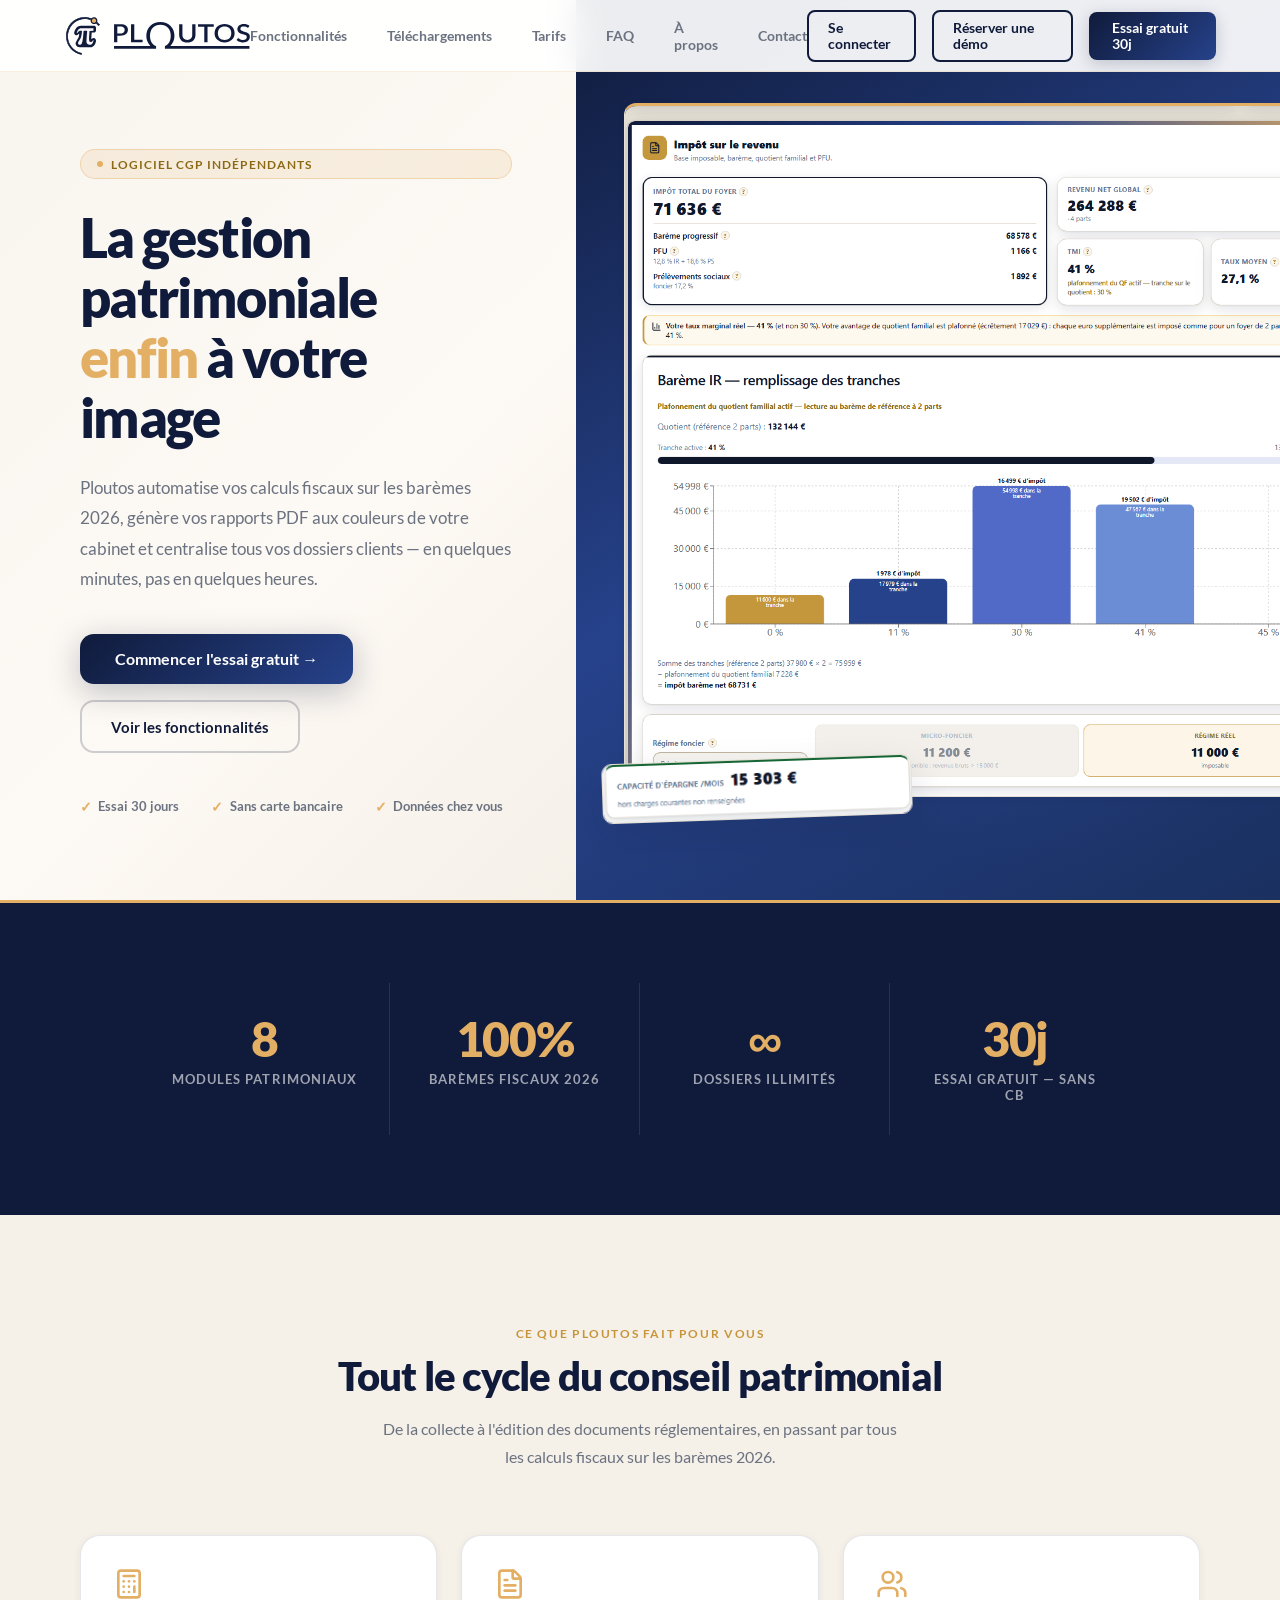
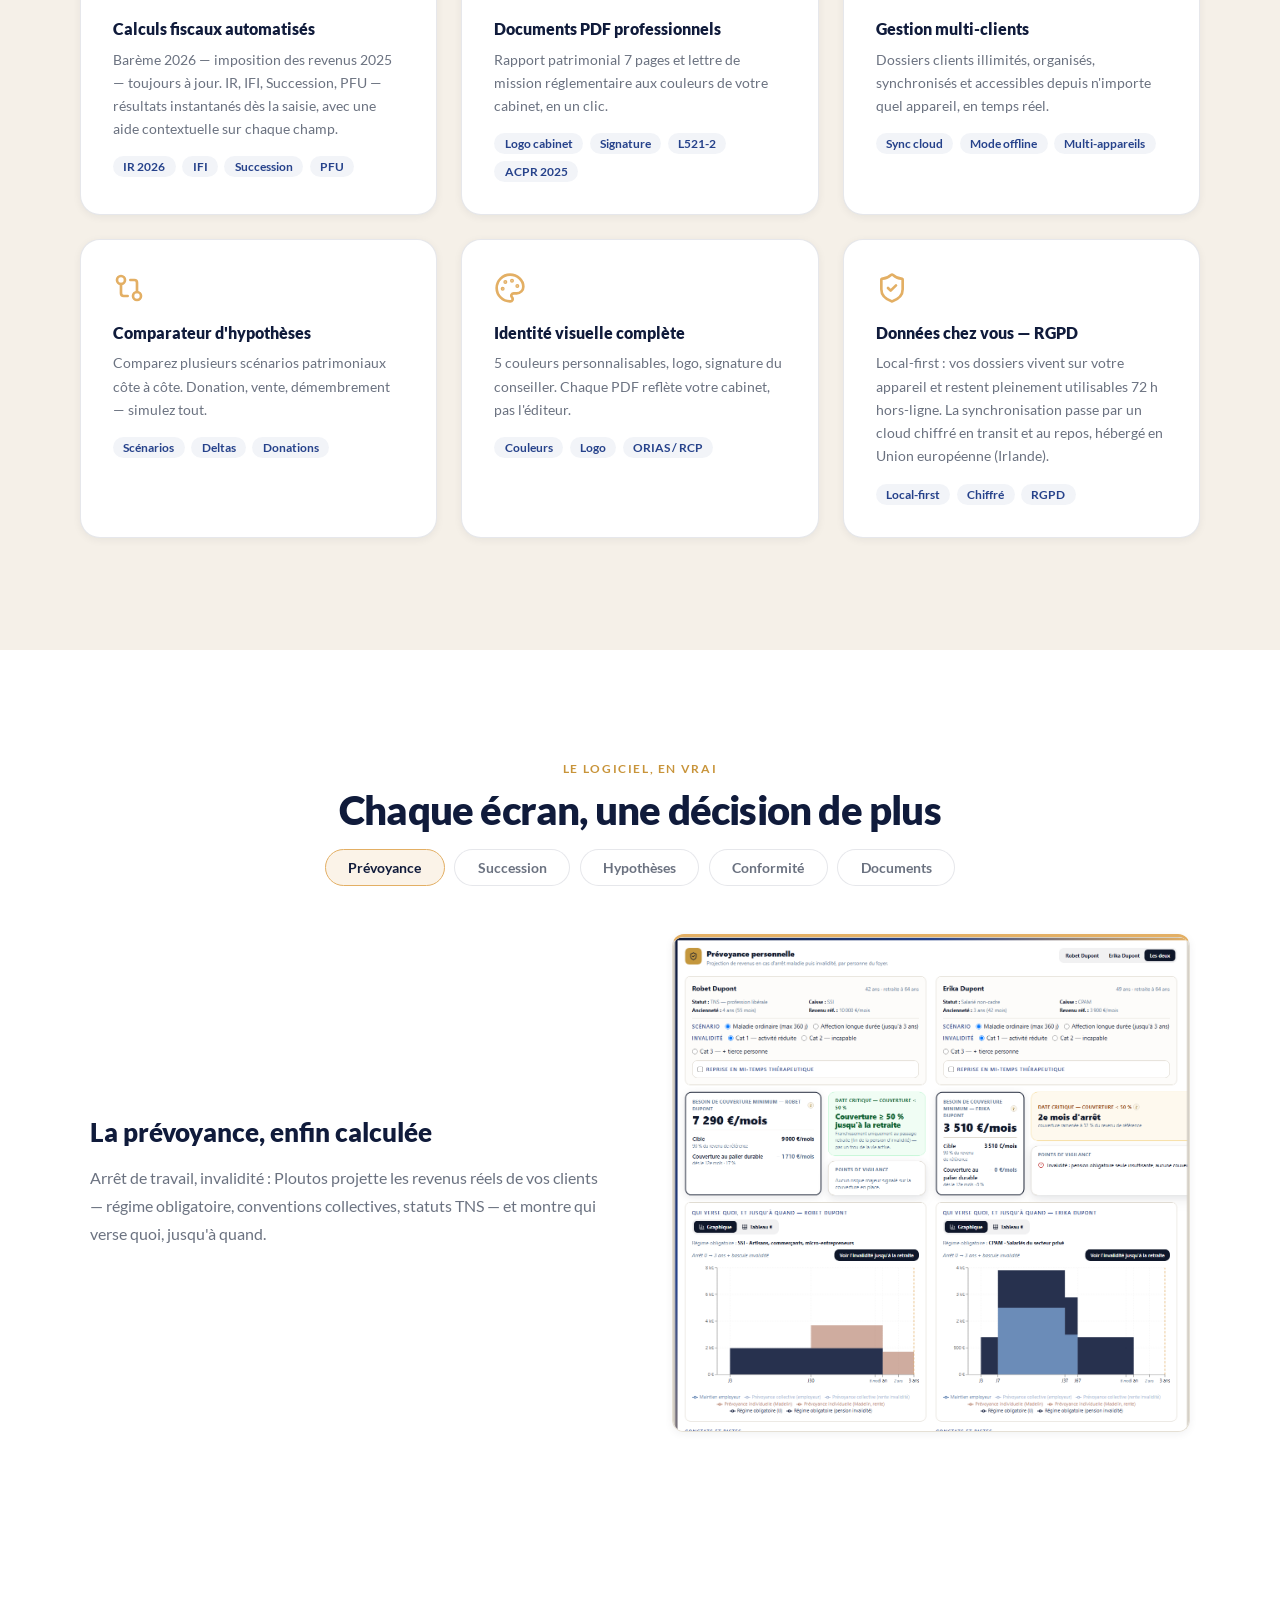
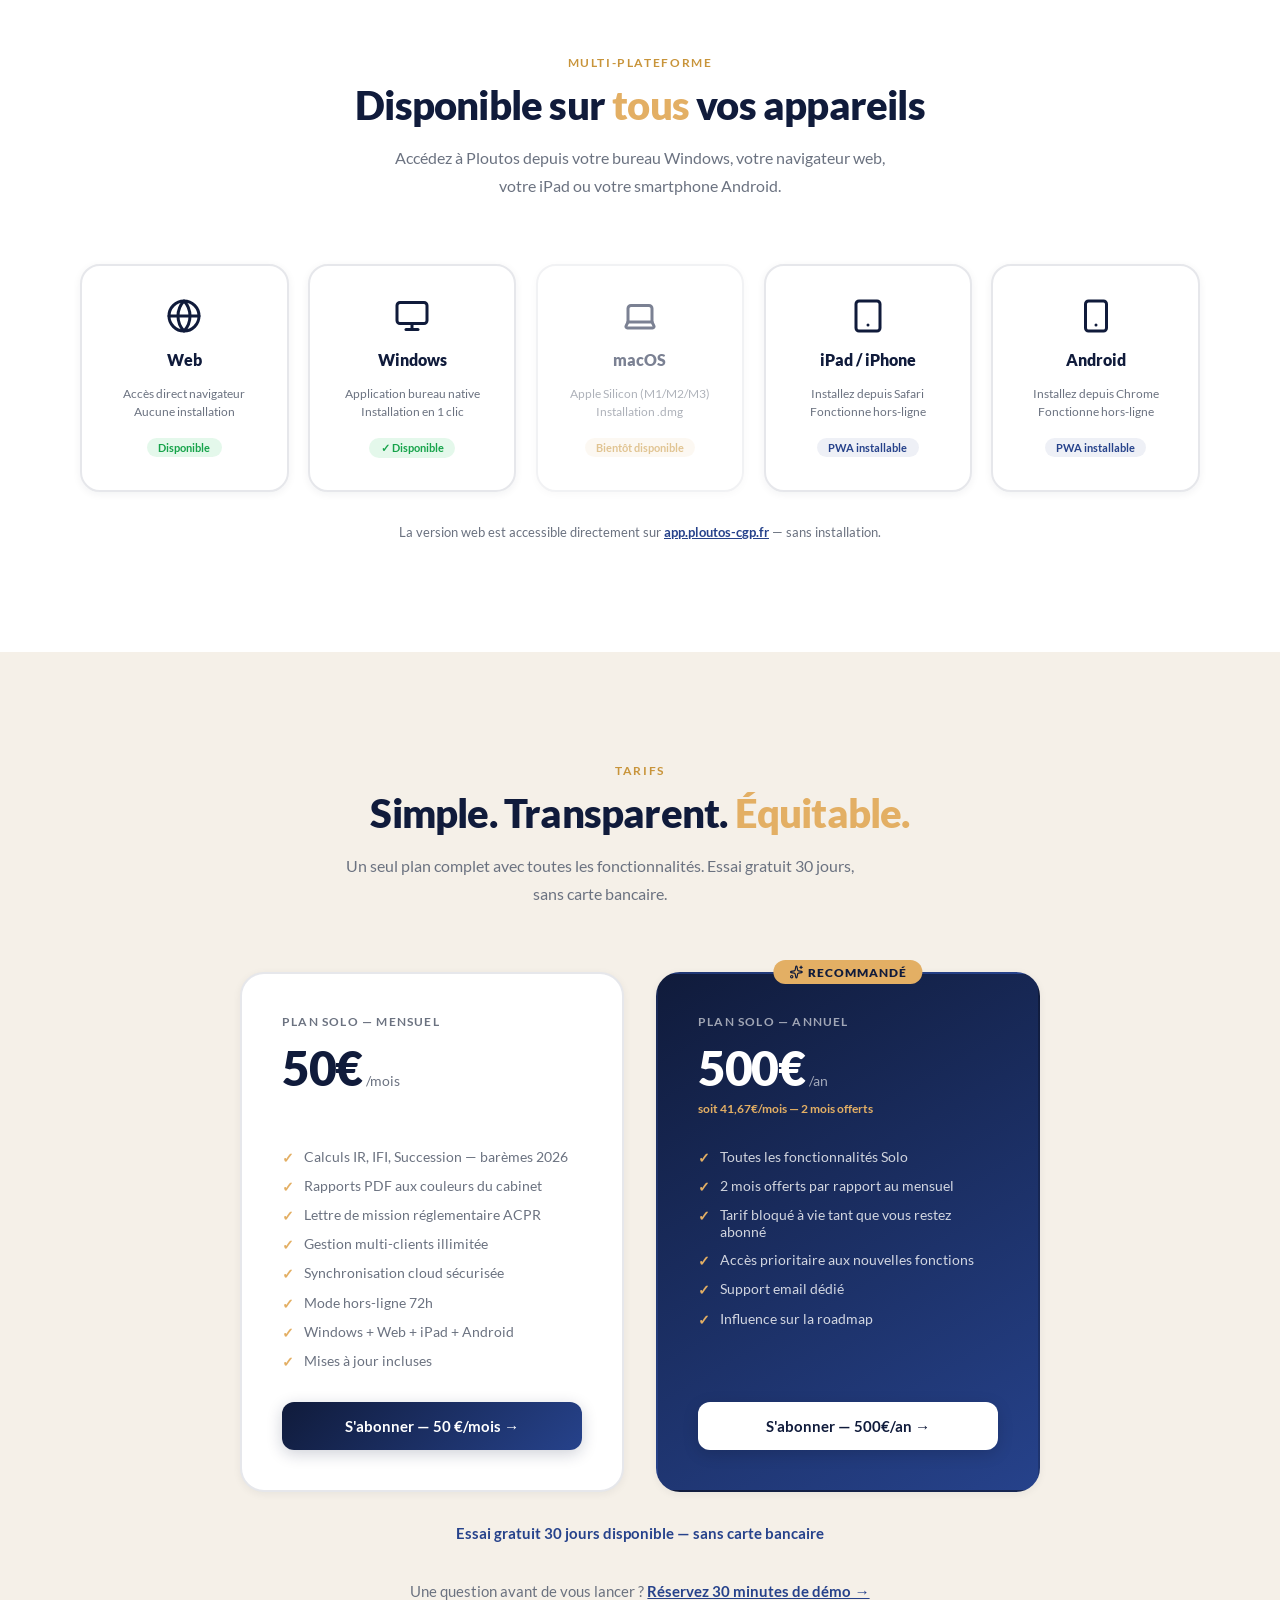
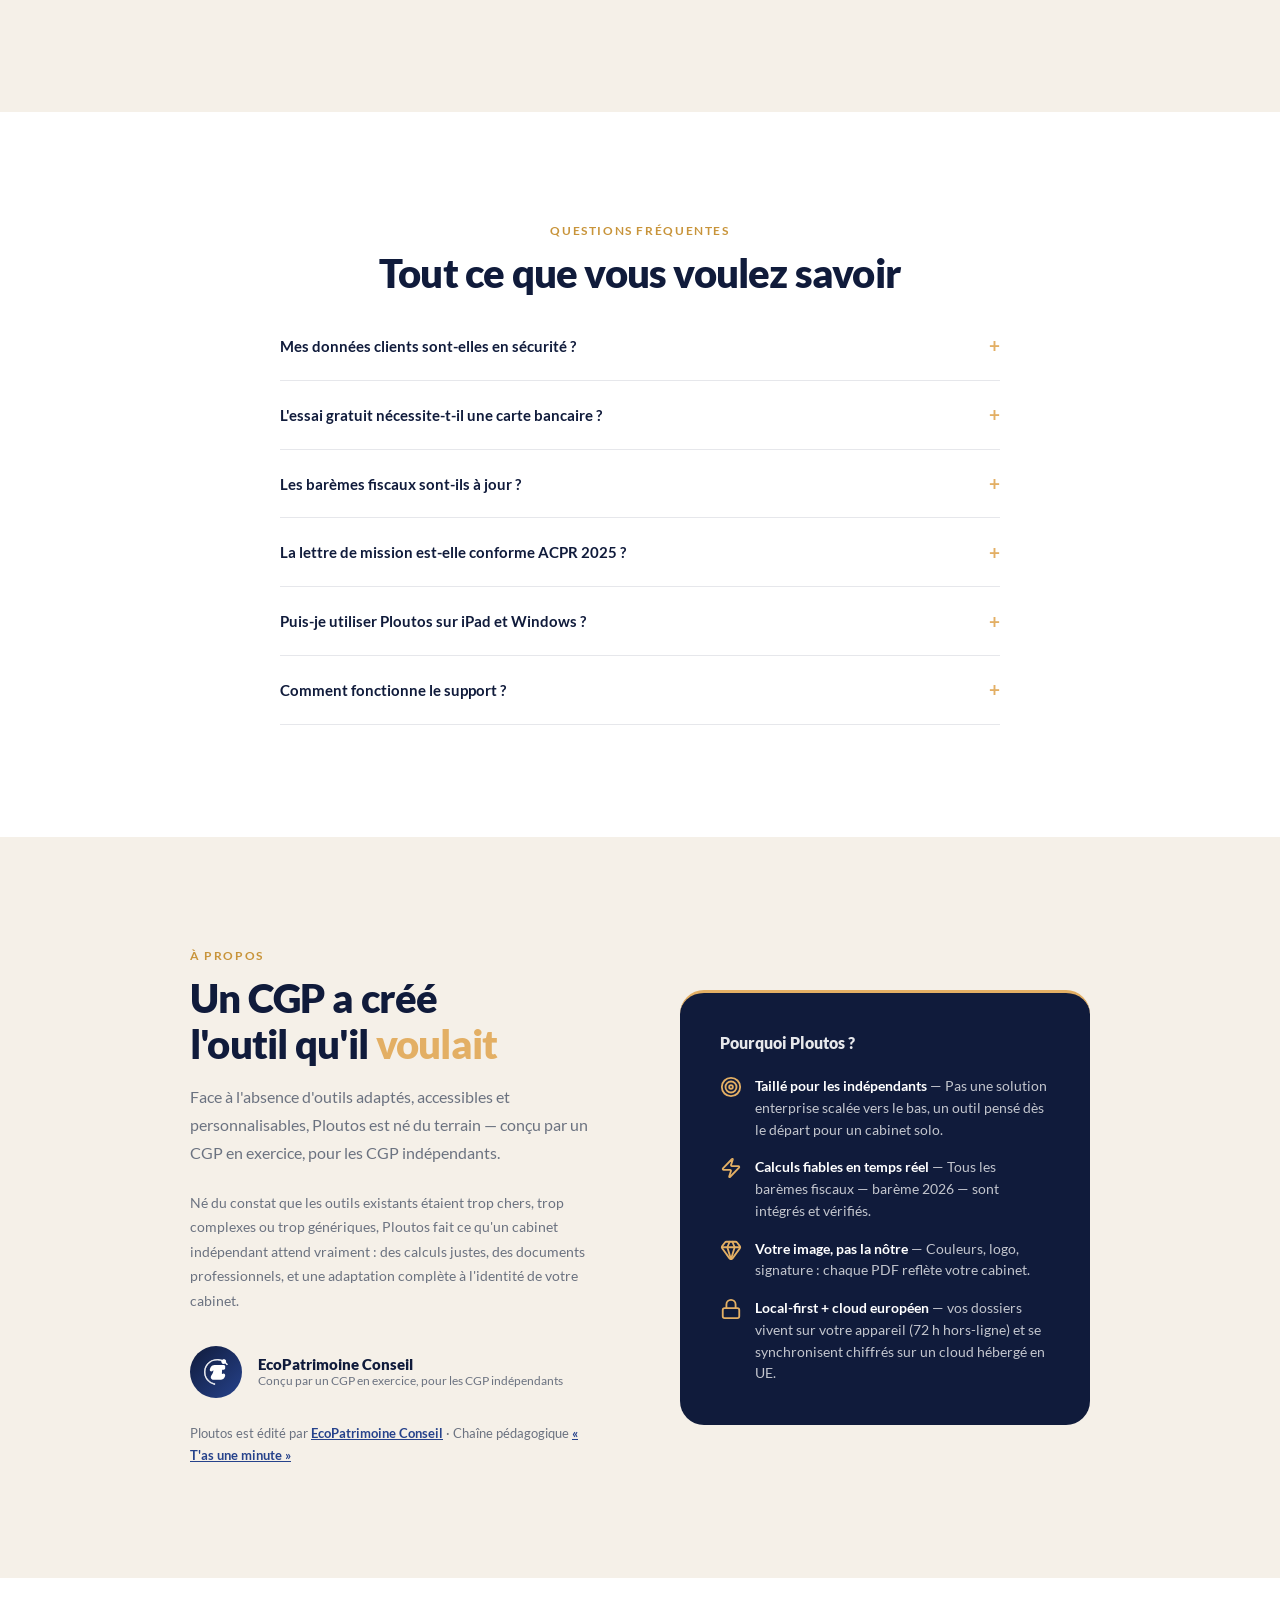
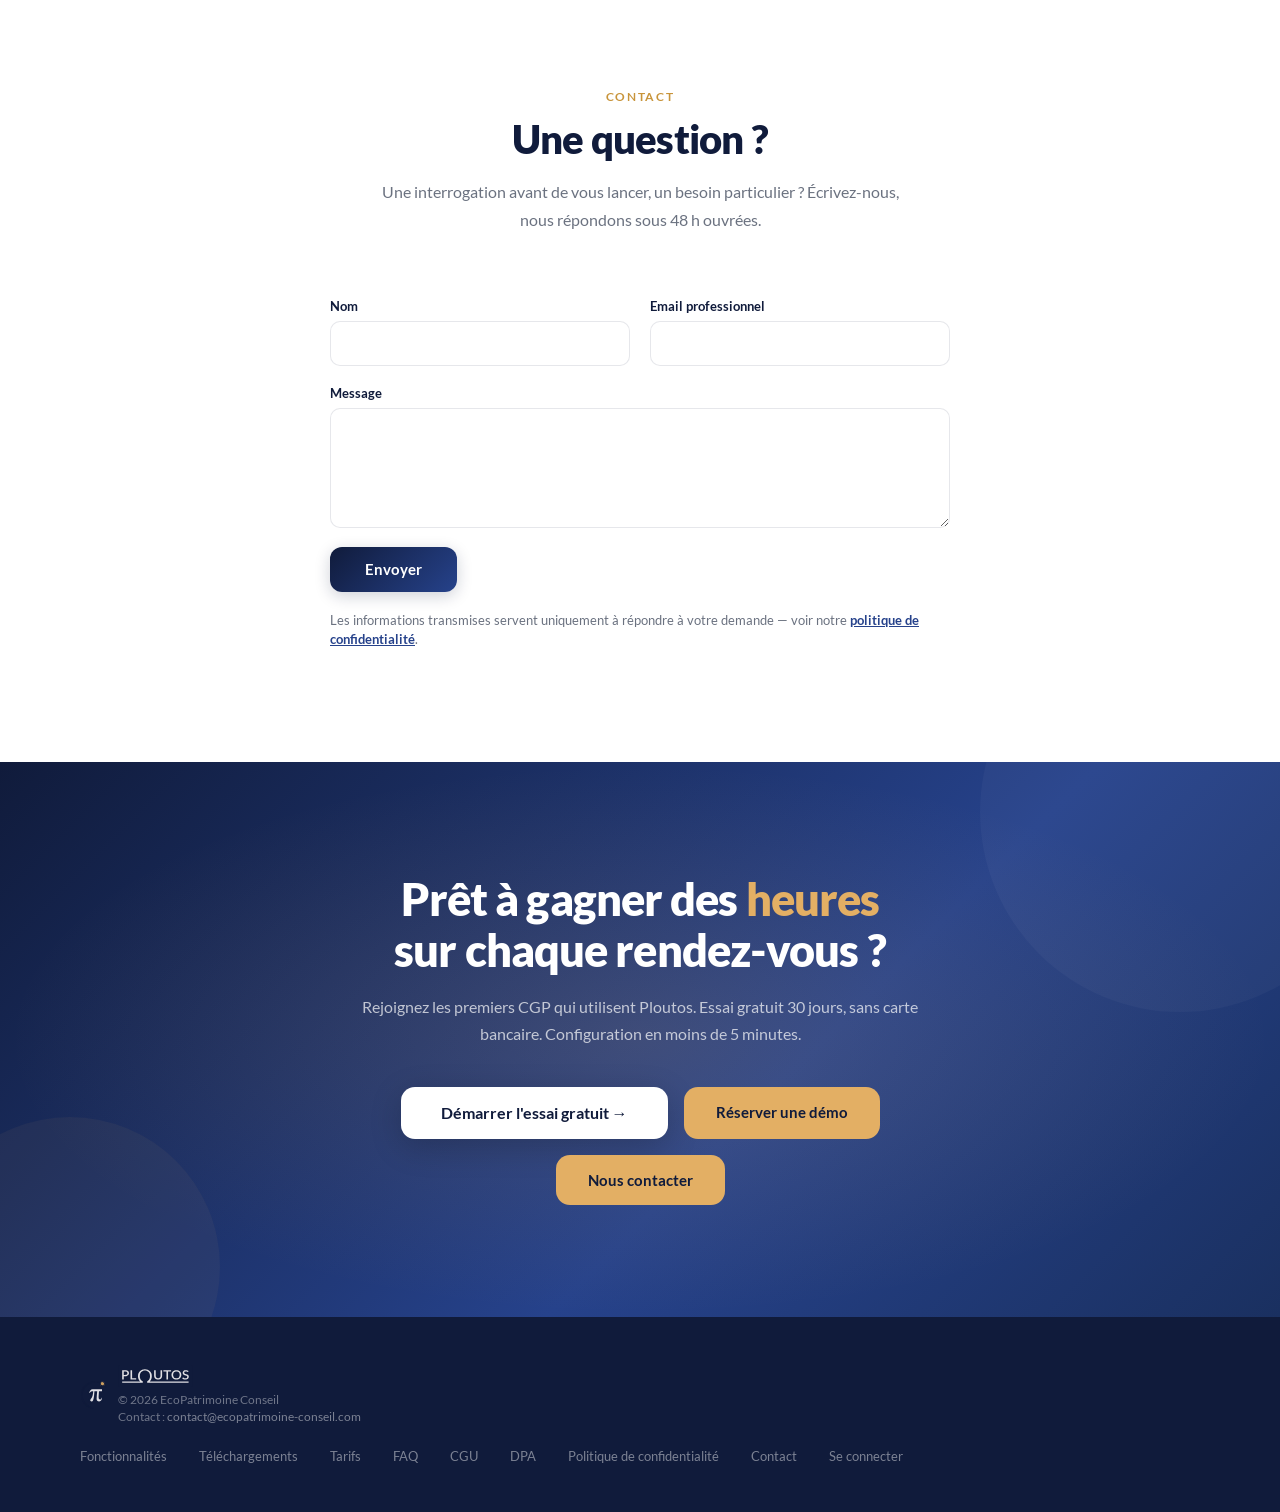
==== index.html @ 6769c49c "index: liens contact obfusques convertis en mailto ecopatrimoine-conseil.com (FAQ, CTA Nous contacte" ====
<!DOCTYPE html>
<html lang="fr">
<head>
<meta charset="UTF-8">
<meta name="viewport" content="width=device-width, initial-scale=1.0">
<title>Ploutos — Le logiciel patrimonial des CGP indépendants</title>
<meta name="description" content="Ploutos est le logiciel de gestion patrimoniale conçu pour les CGP indépendants. Calculs IR, IFI, Succession, barèmes fiscaux 2026. Rapports PDF aux couleurs de votre cabinet. Essai gratuit 30 jours.">
<meta name="robots" content="index, follow">
<link rel="canonical" href="https://ploutos-cgp.fr/">
<link rel="icon" type="image/x-icon" href="/favicon.ico" />
<link rel="icon" type="image/png" sizes="32x32" href="/favicon-32x32.png" />
<link rel="icon" type="image/png" sizes="16x16" href="/favicon-16x16.png" />
<link rel="apple-touch-icon" sizes="180x180" href="/apple-touch-icon.png" />
<meta property="og:type" content="website">
<meta property="og:url" content="https://ploutos-cgp.fr/">
<meta property="og:title" content="Ploutos — Le logiciel patrimonial des CGP indépendants">
<meta property="og:description" content="Barèmes fiscaux 2026, rapports PDF personnalisés, gestion multi-clients. Essai gratuit 30 jours, sans carte bancaire.">
<meta property="og:image" content="https://ploutos-cgp.fr/og-image.png">
<meta name="twitter:card" content="summary_large_image">
<meta name="twitter:title" content="Ploutos — Le logiciel patrimonial des CGP indépendants">
<meta name="twitter:description" content="Barèmes fiscaux 2026, rapports PDF personnalisés, gestion multi-clients. Essai gratuit 30 jours, sans carte bancaire.">
<meta name="twitter:image" content="https://ploutos-cgp.fr/og-image.png">
<link rel="preload" as="font" type="font/woff2" href="/fonts/lato-latin-400-normal.woff2" crossorigin>
<style>
@font-face { font-family: 'Lato'; font-style: normal; font-weight: 400; font-display: swap; src: url('/fonts/lato-latin-400-normal.woff2') format('woff2'); }
@font-face { font-family: 'Lato'; font-style: normal; font-weight: 700; font-display: swap; src: url('/fonts/lato-latin-700-normal.woff2') format('woff2'); }
@font-face { font-family: 'Lato'; font-style: normal; font-weight: 900; font-display: swap; src: url('/fonts/lato-latin-900-normal.woff2') format('woff2'); }
:root {
  --navy: #101B3B;
  --sky: #26428B;
  --blue: #516AC7;
  --gold: #E3AF64;
  --gold-dark: #C8943A;
  --cream: #FBECD7;
  --cream2: #F5F0E8;
  --white: #ffffff;
  --muted: #6B7280;
  --border: rgba(16,27,59,0.1);
  --shadow-card: 0 2px 8px rgba(16,27,59,0.06);
  --shadow-card-hover: 0 16px 40px rgba(16,27,59,0.12);
}
*, *::before, *::after { box-sizing: border-box; margin: 0; padding: 0; }
html { scroll-behavior: smooth; }
body { font-family: 'Lato', sans-serif; color: var(--navy); background: var(--white); overflow-x: hidden; }
a:focus-visible, button:focus-visible { outline: 3px solid var(--gold); outline-offset: 2px; }

/* ── NAVBAR ── */
nav {
  position: fixed; top: 0; left: 0; right: 0; z-index: 100;
  padding: 0 4rem; height: 72px;
  display: flex; align-items: center; justify-content: space-between;
  background: rgba(255,255,255,0.92); backdrop-filter: blur(16px);
  border-bottom: 1px solid rgba(227,175,100,0.2); transition: box-shadow 0.3s;
}
nav.scrolled { box-shadow: 0 4px 24px rgba(16,27,59,0.1); }
.nav-brand { display: flex; align-items: center; gap: 12px; text-decoration: none; }
.nav-logo { height: 38px; width: 38px; object-fit: contain; }
.nav-name { font-family: 'Lato', sans-serif; font-weight: 900; font-size: 1.3rem; color: var(--navy); letter-spacing: -0.02em; }
.nav-links { display: flex; align-items: center; gap: 2.5rem; }
.nav-links a { text-decoration: none; color: var(--muted); font-size: 0.9rem; font-weight: 700; transition: color 0.2s; }
.nav-links a:hover { color: var(--navy); }
.nav-cta { display: flex; align-items: center; gap: 1rem; }
.btn-nav-outline { padding: 0.5rem 1.2rem; border: 2px solid var(--navy); border-radius: 8px; color: var(--navy); font-size: 0.85rem; font-weight: 700; text-decoration: none; transition: all 0.2s; }
.btn-nav-outline:hover { background: var(--navy); color: white; }
.btn-nav-primary { padding: 0.5rem 1.4rem; background: linear-gradient(135deg, var(--navy), var(--sky)); border-radius: 8px; color: white; font-size: 0.85rem; font-weight: 700; text-decoration: none; transition: all 0.2s; box-shadow: 0 4px 16px rgba(16,27,59,0.2); }
.btn-nav-primary:hover { transform: translateY(-1px); box-shadow: 0 6px 24px rgba(16,27,59,0.3); }

/* ── HERO ── */
.hero { min-height: 100vh; display: grid; grid-template-columns: 45% 55%; overflow: hidden; position: relative; }
.hero-left {
  padding: 9rem 4rem 5rem 5rem;
  display: flex; flex-direction: column; justify-content: center;
  position: relative; z-index: 2;
  background: linear-gradient(135deg, #f8f5ef 0%, #fdf9f4 60%, #f5f0e8 100%);
}
.hero-right {
  background: linear-gradient(150deg, var(--navy) 0%, var(--sky) 50%, #1a3060 100%);
  display: flex; align-items: center; justify-content: flex-start;
  position: relative; overflow: visible; padding: 4rem 0 4rem 3rem;
}
.hero-right::before {
  content: ''; position: absolute; inset: -5%; z-index: 1;
  background:
    radial-gradient(ellipse 48% 42% at 42% 46%, rgba(227,175,100,0.09) 0%, transparent 66%),
    radial-gradient(ellipse 44% 40% at 66% 64%, rgba(81,106,199,0.12) 0%, transparent 72%);
}
.hero-visual { position: relative; z-index: 2; width: calc(100% + 6rem); flex-shrink: 0; }
.hero-float {
  position: absolute; left: -22px; bottom: -22px; width: 310px; height: auto;
  border-radius: 10px; border: 1px solid #E5E0D5;
  box-shadow: var(--shadow-card-hover); transform: rotate(-2deg); z-index: 3;
}
.hero-eyebrow {
  display: inline-flex; align-items: center; gap: 8px;
  background: rgba(227,175,100,0.15); border: 1px solid rgba(227,175,100,0.4);
  color: #8B6914; padding: 0.4rem 1rem; border-radius: 100px;
  font-size: 0.78rem; font-weight: 700; letter-spacing: 0.08em;
  text-transform: uppercase; margin-bottom: 1.8rem;
  opacity: 0; animation: fadeUp 0.7s 0.1s forwards;
}
.hero-eyebrow-dot { width: 6px; height: 6px; border-radius: 50%; background: var(--gold); }
h1 {
  font-family: 'Lato', sans-serif; font-size: 3.4rem; line-height: 1.1;
  font-weight: 900; color: var(--navy); letter-spacing: -0.03em; margin-bottom: 1.6rem;
  opacity: 0; animation: fadeUp 0.7s 0.2s forwards;
}
h1 em { font-style: normal; color: var(--gold); }
.hero-sub {
  font-size: 1.05rem; line-height: 1.8; color: var(--muted);
  max-width: 460px; margin-bottom: 2.5rem; font-weight: 400;
  opacity: 0; animation: fadeUp 0.7s 0.3s forwards;
}
.hero-actions { display: flex; gap: 1rem; align-items: center; flex-wrap: wrap; opacity: 0; animation: fadeUp 0.7s 0.4s forwards; }
.btn-hero { padding: 0.95rem 2.2rem; background: linear-gradient(135deg, var(--navy) 0%, var(--sky) 100%); color: white; border-radius: 14px; font-weight: 700; font-size: 1rem; text-decoration: none; transition: all 0.25s; box-shadow: 0 8px 32px rgba(16,27,59,0.25); }
.btn-hero:hover { transform: translateY(-2px); box-shadow: 0 14px 40px rgba(16,27,59,0.35); }
.btn-hero-ghost { padding: 0.95rem 1.8rem; color: var(--navy); font-weight: 700; font-size: 0.95rem; text-decoration: none; display: flex; align-items: center; gap: 0.4rem; border: 2px solid rgba(16,27,59,0.2); border-radius: 14px; transition: all 0.2s; }
.btn-hero-ghost:hover { border-color: var(--navy); background: rgba(16,27,59,0.04); }
.hero-trust { margin-top: 2.8rem; display: flex; align-items: center; gap: 2rem; font-size: 0.8rem; color: var(--muted); font-weight: 700; opacity: 0; animation: fadeUp 0.7s 0.5s forwards; }
.hero-trust-item { display: flex; align-items: center; gap: 0.4rem; }
.hero-trust-item::before { content: '✓'; color: var(--gold); font-size: 0.9rem; }

/* Hero screenshot */
.hero-shot { width: 100%; height: auto; border-radius: 12px; border: 1px solid #E5E0D5; border-top: 3px solid var(--gold); box-shadow: var(--shadow-card); position: relative; z-index: 2; display: block; opacity: 0; animation: fadeLeft 0.8s 0.4s forwards; }

/* ── SECTIONS ── */
.section { padding: 7rem 5rem; }
.section-label { font-size: 0.72rem; font-weight: 700; color: var(--gold-dark); letter-spacing: 0.14em; text-transform: uppercase; margin-bottom: 0.8rem; }
.section-title { font-family: 'Lato', sans-serif; font-size: 2.5rem; font-weight: 900; color: var(--navy); line-height: 1.15; letter-spacing: -0.02em; margin-bottom: 1rem; }
.section-title em { font-style: normal; color: var(--gold); }
.section-sub { color: var(--muted); font-size: 1rem; line-height: 1.75; max-width: 520px; margin-bottom: 4rem; }
.text-center { text-align: center; }
.section-sub.text-center { margin-left: auto; margin-right: auto; }

/* ── STATS ── */
.stats { background: var(--navy); border-top: 3px solid var(--gold); padding: 5rem; }
.stats-grid { display: grid; grid-template-columns: repeat(4, 1fr); max-width: 1000px; margin: 0 auto; }
.stat-item { text-align: center; padding: 2rem; border-right: 1px solid rgba(255,255,255,0.1); }
.stat-item:last-child { border-right: none; }
.stat-number { font-size: 3rem; font-weight: 900; color: var(--gold); letter-spacing: -0.03em; line-height: 1; margin-bottom: 0.5rem; }
.stat-label { color: rgba(255,255,255,0.6); font-size: 0.82rem; font-weight: 700; text-transform: uppercase; letter-spacing: 0.08em; }

/* ── FEATURES ── */
.features-bg { background: var(--cream2); }
.features-grid { display: grid; grid-template-columns: repeat(3, 1fr); gap: 1.5rem; max-width: 1200px; margin: 0 auto; }
.feature-card { background: white; border-radius: 20px; padding: 2rem; border: 1px solid var(--border); box-shadow: var(--shadow-card); transition: transform 0.25s, box-shadow 0.25s; position: relative; overflow: hidden; }
.feature-card::before { content: ''; position: absolute; top: 0; left: 0; right: 0; height: 3px; background: linear-gradient(90deg, var(--gold), var(--sky)); transform: scaleX(0); transform-origin: left; transition: transform 0.3s; }
.feature-card:hover { transform: translateY(-4px); box-shadow: var(--shadow-card-hover); }
.feature-card:hover::before { transform: scaleX(1); }
.feature-icon { font-size: 2rem; margin-bottom: 1.2rem; }
.feature-title { font-weight: 900; font-size: 1rem; color: var(--navy); margin-bottom: 0.6rem; }
.feature-desc { font-size: 0.88rem; color: var(--muted); line-height: 1.65; margin-bottom: 1rem; }
.feature-pills { display: flex; flex-wrap: wrap; gap: 0.4rem; }
.pill { padding: 0.25rem 0.65rem; background: rgba(38,66,139,0.06); border-radius: 100px; font-size: 0.72rem; font-weight: 700; color: var(--sky); }

/* ── LE LOGICIEL EN VRAI ── */
.proof { background: white; }
.proof-panels { max-width: 1100px; margin: 0 auto; display: flex; flex-direction: column; gap: 5rem; }
.proof-row { display: grid; grid-template-columns: 1fr 1fr; gap: 4rem; align-items: center; }
.tabs-bar { display: none; flex-wrap: wrap; justify-content: center; gap: 0.6rem; max-width: 1100px; margin: 0 auto 3rem; }
.tab-pill { padding: 0.55rem 1.4rem; border-radius: 100px; border: 1px solid var(--border); background: white; color: var(--muted); font-family: 'Lato', sans-serif; font-size: 0.9rem; font-weight: 700; cursor: pointer; transition: all 0.2s; }
.tab-pill:hover { color: var(--navy); border-color: var(--gold); }
.tab-pill[aria-selected="true"] { background: rgba(227,175,100,0.15); color: var(--navy); border-color: var(--gold); }
.proof.js-tabs .tabs-bar { display: flex; }
.proof.js-tabs .proof-panels { display: block; }
.proof.js-tabs .proof-row[role="tabpanel"] { display: none; }
.proof.js-tabs .proof-row[role="tabpanel"].is-active { display: grid; }
.proof-title { font-family: 'Lato', sans-serif; font-size: 1.6rem; font-weight: 900; color: var(--navy); line-height: 1.2; margin-bottom: 1rem; }
.proof-text p { color: var(--muted); font-size: 1rem; line-height: 1.75; }
.proof-shot { width: 100%; height: auto; border-radius: 12px; border: 1px solid #E5E0D5; border-top: 3px solid var(--gold); box-shadow: var(--shadow-card); display: block; }

/* ── TÉLÉCHARGEMENTS ── */
.downloads { background: white; }
.downloads-grid { display: grid; grid-template-columns: repeat(5, 1fr); gap: 1.2rem; max-width: 1200px; margin: 0 auto; }
.dl-card { border: 2px solid var(--border); border-radius: 20px; padding: 2rem 1.5rem; text-align: center; box-shadow: var(--shadow-card); transition: all 0.25s; cursor: pointer; text-decoration: none; display: flex; flex-direction: column; align-items: center; gap: 1rem; }
.dl-card:hover { border-color: var(--navy); transform: translateY(-3px); box-shadow: var(--shadow-card-hover); }
.dl-card.unavailable { opacity: 0.55; cursor: default; }
.dl-card.unavailable:hover { transform: none; box-shadow: none; border-color: var(--border); }
.dl-icon { font-size: 2.4rem; }
.dl-platform { font-weight: 900; font-size: 1rem; color: var(--navy); }
.dl-detail { font-size: 0.78rem; color: var(--muted); line-height: 1.5; }
.dl-badge { font-size: 0.7rem; font-weight: 700; padding: 0.2rem 0.7rem; border-radius: 100px; }
.dl-badge.available { background: rgba(34,197,94,0.12); color: #16a34a; }
.dl-badge.soon { background: rgba(227,175,100,0.15); color: var(--gold-dark); }
.dl-badge.pwa { background: rgba(38,66,139,0.08); color: var(--sky); }

/* ── PRICING ── */
.pricing { background: var(--cream2); }
.pricing-header { text-align: center; max-width: 600px; margin: 0 auto; }
.pricing-cards { display: grid; grid-template-columns: 1fr 1fr; gap: 2rem; max-width: 800px; margin: 0 auto; }
.pricing-card { background: white; border-radius: 24px; padding: 2.5rem; border: 2px solid var(--border); box-shadow: var(--shadow-card); position: relative; display: flex; flex-direction: column; transition: transform 0.2s, box-shadow 0.2s; }
.pricing-card:hover { transform: translateY(-4px); box-shadow: var(--shadow-card-hover); }
.pricing-card.featured { border-color: transparent; background: linear-gradient(150deg, var(--navy) 0%, var(--sky) 100%); }
.featured-badge { position: absolute; top: -14px; left: 50%; transform: translateX(-50%); background: var(--gold); color: var(--navy); font-size: 0.72rem; font-weight: 900; padding: 0.3rem 1rem; border-radius: 100px; text-transform: uppercase; letter-spacing: 0.08em; white-space: nowrap; }
.pricing-plan { font-size: 0.75rem; font-weight: 700; text-transform: uppercase; letter-spacing: 0.1em; color: var(--muted); margin-bottom: 0.6rem; }
.featured .pricing-plan { color: rgba(255,255,255,0.6); }
.pricing-amount { display: flex; align-items: baseline; gap: 0.3rem; margin-bottom: 0.3rem; }
.price-big { font-size: 3rem; font-weight: 900; color: var(--navy); letter-spacing: -0.03em; }
.featured .price-big { color: white; }
.price-period { font-size: 0.9rem; color: var(--muted); }
.featured .price-period { color: rgba(255,255,255,0.6); }
.price-note { font-size: 0.78rem; color: var(--gold-dark); font-weight: 700; margin-bottom: 2rem; min-height: 1.2em; }
.featured .price-note { color: var(--gold); }
.pricing-list { list-style: none; margin-bottom: 2rem; display: flex; flex-direction: column; gap: 0.7rem; }
.pricing-list li { display: flex; align-items: flex-start; gap: 0.6rem; font-size: 0.88rem; color: var(--muted); }
.featured .pricing-list li { color: rgba(255,255,255,0.8); }
.pricing-list li::before { content: '✓'; color: var(--gold); font-weight: 900; flex-shrink: 0; margin-top: 1px; }
.btn-pricing { display: block; width: 100%; margin-top: auto; text-align: center; padding: 0.95rem; border-radius: 12px; font-weight: 700; font-size: 0.95rem; text-decoration: none; transition: all 0.2s; cursor: pointer; border: none; font-family: 'Lato', sans-serif; }
.btn-pricing.outline { border: 2px solid var(--navy); color: var(--navy); background: transparent; }
.btn-pricing.outline:hover { background: var(--navy); color: white; }
.btn-pricing.white { background: white; color: var(--navy); box-shadow: 0 4px 16px rgba(0,0,0,0.15); }
.btn-pricing.white:hover { transform: translateY(-1px); box-shadow: 0 8px 24px rgba(0,0,0,0.2); }
.btn-pricing.solid { background: linear-gradient(135deg, var(--navy), var(--sky)); color: white; box-shadow: 0 4px 16px rgba(16,27,59,0.2); }
.btn-pricing.solid:hover { transform: translateY(-1px); box-shadow: 0 8px 24px rgba(16,27,59,0.3); }

/* ── FAQ ── */
.faq { background: white; }
.faq-grid { max-width: 720px; margin: 0 auto; }
.faq-item { border-bottom: 1px solid var(--border); }
.faq-q { width: 100%; background: none; border: none; cursor: pointer; display: flex; align-items: center; justify-content: space-between; padding: 1.4rem 0; font-size: 0.95rem; font-weight: 700; color: var(--navy); text-align: left; font-family: 'Lato', sans-serif; transition: color 0.2s; }
.faq-q:hover { color: var(--sky); }
.faq-icon { font-size: 1.2rem; transition: transform 0.3s; flex-shrink: 0; color: var(--gold); }
.faq-item.open .faq-icon { transform: rotate(45deg); }
.faq-a { max-height: 0; overflow: hidden; transition: max-height 0.35s ease; }
.faq-item.open .faq-a { max-height: 250px; }
.faq-a p { padding: 0 0 1.2rem; color: var(--muted); font-size: 0.9rem; line-height: 1.75; }

/* ── À PROPOS ── */
.about { background: var(--cream2); }
.about-inner { max-width: 900px; margin: 0 auto; display: grid; grid-template-columns: 1fr 1fr; gap: 5rem; align-items: center; }
.about-text .section-sub { margin-bottom: 1.5rem; }
.about-signature { display: flex; align-items: center; gap: 1rem; margin-top: 2rem; }
.about-avatar { width: 52px; height: 52px; border-radius: 50%; background: linear-gradient(135deg, var(--navy), var(--sky)); display: flex; align-items: center; justify-content: center; color: white; font-weight: 900; font-size: 1.1rem; flex-shrink: 0; }
.about-name { font-weight: 900; color: var(--navy); font-size: 0.95rem; }
.about-role { font-size: 0.78rem; color: var(--muted); }
.about-card { background: var(--navy); border-top: 3px solid var(--gold); border-radius: 24px; padding: 2.5rem; }
.about-card-title { font-weight: 900; font-size: 1rem; color: white; margin-bottom: 1.5rem; opacity: 0.9; }
.about-points { display: flex; flex-direction: column; gap: 1rem; }
.about-point { display: flex; align-items: flex-start; gap: 0.8rem; }
.about-point-icon { font-size: 1.1rem; flex-shrink: 0; }
.about-point-text { font-size: 0.85rem; color: rgba(255,255,255,0.75); line-height: 1.6; }
.about-point-text strong { color: white; }

/* ── CTA FINAL ── */
.cta-final { background: linear-gradient(135deg, var(--navy) 0%, var(--sky) 60%, #1a3060 100%); padding: 7rem 5rem; text-align: center; position: relative; overflow: hidden; }
.cta-final::before { content: ''; position: absolute; inset: 0; background: radial-gradient(ellipse at 50% 50%, rgba(227,175,100,0.15) 0%, transparent 70%); }
.cta-final-content { position: relative; z-index: 2; max-width: 600px; margin: 0 auto; }
.cta-final h2 { font-size: 2.8rem; font-weight: 900; color: white; margin-bottom: 1rem; letter-spacing: -0.02em; line-height: 1.15; }
.cta-final h2 em { font-style: normal; color: var(--gold); }
.cta-final p { color: rgba(255,255,255,0.7); font-size: 1rem; line-height: 1.7; margin-bottom: 2.5rem; }
.cta-final-actions { display: flex; gap: 1rem; justify-content: center; flex-wrap: wrap; }
.btn-cta-white { padding: 1rem 2.5rem; background: white; color: var(--navy); border-radius: 14px; font-weight: 700; font-size: 1rem; text-decoration: none; transition: all 0.2s; box-shadow: 0 8px 32px rgba(0,0,0,0.2); }
.btn-cta-white:hover { transform: translateY(-2px); box-shadow: 0 14px 40px rgba(0,0,0,0.3); }
.btn-cta-gold { padding: 1rem 2rem; background: var(--gold); color: var(--navy); border-radius: 14px; font-weight: 700; font-size: 0.95rem; text-decoration: none; transition: all 0.2s; }
.btn-cta-gold:hover { background: var(--gold-dark); transform: translateY(-1px); }
.cta-geom { position: absolute; border-radius: 50%; }
.cta-geom-1 { width: 400px; height: 400px; background: white; opacity: 0.03; top: -150px; right: -100px; }
.cta-geom-2 { width: 300px; height: 300px; background: var(--gold); opacity: 0.05; bottom: -100px; left: -80px; }

/* ── FOOTER ── */
footer { background: var(--navy); color: rgba(255,255,255,0.5); padding: 3rem 5rem; font-size: 0.82rem; display: flex; justify-content: space-between; align-items: center; flex-wrap: wrap; gap: 1.5rem; }
.footer-brand { display: flex; align-items: center; gap: 10px; }
.footer-logo { height: 28px; width: 28px; object-fit: contain; opacity: 0.9; }
.footer-name { color: white; font-weight: 900; font-size: 0.95rem; }
.footer-copy { font-size: 0.75rem; color: rgba(255,255,255,0.4); margin-top: 2px; }
.footer-links { display: flex; gap: 2rem; flex-wrap: wrap; }
footer a { color: rgba(255,255,255,0.45); text-decoration: none; transition: color 0.2s; }
footer a:hover { color: var(--gold); }

/* ── ANIMATIONS ── */
@keyframes fadeUp { from { opacity: 0; transform: translateY(20px); } to { opacity: 1; transform: translateY(0); } }
@keyframes fadeLeft { from { opacity: 0; transform: translateX(30px); } to { opacity: 1; transform: translateX(0); } }
.reveal { opacity: 1; transform: translateY(0); transition: opacity 0.7s ease, transform 0.7s ease; }
.reveal.hidden { opacity: 0; transform: translateY(28px); }
.reveal.hidden.visible { opacity: 1; transform: translateY(0); }
.reveal-delay-1 { transition-delay: 0.1s; }
.reveal-delay-2 { transition-delay: 0.2s; }
.reveal-delay-3 { transition-delay: 0.3s; }

/* ── CONTACT ── */
.contact-section { background: white; }
.contact-inner { max-width: 620px; margin: 0 auto; }
.contact-form { display: flex; flex-direction: column; gap: 1.2rem; margin-top: 1rem; text-align: left; }
.hp-field { display: none; }
.form-row { display: grid; grid-template-columns: 1fr 1fr; gap: 1.2rem; }
.field { display: flex; flex-direction: column; gap: 0.4rem; }
.field span { font-size: 0.8rem; font-weight: 700; color: var(--navy); }
.contact-form input, .contact-form textarea { width: 100%; padding: 0.8rem 1rem; border-radius: 10px; border: 1.5px solid var(--border); background: white; font-family: 'Lato', sans-serif; font-size: 0.95rem; color: var(--navy); transition: border-color 0.2s, box-shadow 0.2s; }
.contact-form input:focus, .contact-form textarea:focus { outline: none; border-color: var(--sky); box-shadow: 0 0 0 3px rgba(38,66,139,0.08); }
.contact-form textarea { resize: vertical; min-height: 120px; }
.btn-contact { align-self: flex-start; padding: 0.85rem 2.2rem; background: linear-gradient(135deg, var(--navy), var(--sky)); color: white; border: none; border-radius: 12px; font-family: 'Lato', sans-serif; font-size: 0.95rem; font-weight: 700; cursor: pointer; box-shadow: 0 4px 16px rgba(16,27,59,0.2); transition: transform 0.1s, box-shadow 0.2s; }
.btn-contact:hover { transform: translateY(-1px); box-shadow: 0 8px 24px rgba(16,27,59,0.3); }
.contact-rgpd { font-size: 0.8rem; color: var(--muted); line-height: 1.5; }
.contact-rgpd a { color: var(--sky); font-weight: 700; }

/* ── RESPONSIVE ── */
/* Les liens de section disparaissent avant que la nav complete (6 liens + 3 CTA)
   ne devienne trop serree : en dessous d'environ 1140px de contenu elle
   deborderait et le CTA primaire serait rogne par overflow-x:hidden. */
@media (max-width: 1200px) {
  .nav-links { display: none; }
}
@media (max-width: 1024px) {
  .hero { grid-template-columns: 1fr; min-height: auto; }
  .hero-left { padding: 8rem 2rem 4rem; }
  .hero-right { padding: 3rem 2rem; overflow: hidden; }
  .hero-visual { width: 100%; max-width: 460px; margin: 0 auto; }
  .hero-float { display: none; }
  .features-grid { grid-template-columns: 1fr 1fr; }
  .downloads-grid { grid-template-columns: 1fr 1fr; }
  .proof-panels { gap: 3.5rem; }
  .proof-row { grid-template-columns: 1fr; gap: 2rem; }
  .section { padding: 5rem 2rem; }
  nav { padding: 0 2rem; }
  .stats { padding: 4rem 2rem; }
  .stats-grid { grid-template-columns: 1fr 1fr; }
  .stat-item:nth-child(2) { border-right: none; }
  .stat-item:nth-child(3) { border-right: 1px solid rgba(255,255,255,0.1); border-top: 1px solid rgba(255,255,255,0.1); }
  .stat-item:nth-child(4) { border-right: none; border-top: 1px solid rgba(255,255,255,0.1); }
  .pricing-cards { grid-template-columns: 1fr; max-width: 420px; }
  .about-inner { grid-template-columns: 1fr; gap: 3rem; }
  .cta-final { padding: 5rem 2rem; }
  footer { padding: 2rem; flex-direction: column; align-items: flex-start; }
}
@media (max-width: 640px) {
  h1 { font-size: 2.4rem; }
  .features-grid { grid-template-columns: 1fr; }
  .downloads-grid { grid-template-columns: 1fr 1fr; }
  .hero-actions { flex-direction: column; align-items: flex-start; }
  .cta-final h2 { font-size: 2rem; }
  .section-title { font-size: 2rem; }
  /* Nav mobile : marque + CTA primaire seul. Se connecter et demo restent
     accessibles ailleurs (footer / sections), la barre ne deborde plus. */
  nav { padding: 0 1.25rem; }
  .nav-cta .btn-nav-outline { display: none; }
  /* Stats : le grand chiffre en 3rem forcait des colonnes trop larges a 360px. */
  .stats { padding: 3.5rem 1.5rem; }
  .stat-item { padding: 1.5rem 0.5rem; }
  .stat-number { font-size: 2.2rem; }
  .form-row { grid-template-columns: 1fr; }
  .btn-contact { align-self: stretch; }
}
</style>
<script type="application/ld+json">
{
  "@context": "https://schema.org",
  "@graph": [
    {
      "@type": "Organization",
      "@id": "https://ploutos-cgp.fr/#organization",
      "name": "EcoPatrimoine Conseil",
      "url": "https://ploutos-cgp.fr",
      "logo": "https://ploutos-cgp.fr/logo.ploutos.png"
    },
    {
      "@type": "SoftwareApplication",
      "name": "Ploutos",
      "applicationCategory": "FinanceApplication",
      "operatingSystem": "Web, Windows, iPadOS, Android",
      "description": "Logiciel de gestion patrimoniale pour CGP indépendants : calculs IR, IFI, succession, prévoyance, rapports PDF personnalisés.",
      "publisher": { "@id": "https://ploutos-cgp.fr/#organization" },
      "offers": [
        {
          "@type": "Offer",
          "name": "Abonnement mensuel",
          "price": "50",
          "priceCurrency": "EUR"
        },
        {
          "@type": "Offer",
          "name": "Abonnement annuel",
          "price": "500",
          "priceCurrency": "EUR"
        }
      ]
    },
    {
      "@type": "FAQPage",
      "mainEntity": [
        {
          "@type": "Question",
          "name": "Mes données clients sont-elles en sécurité ?",
          "acceptedAnswer": {
            "@type": "Answer",
            "text": "Ploutos fonctionne en local-first : vos dossiers vivent sur votre appareil et restent pleinement utilisables pendant 72 h hors-ligne. La synchronisation entre vos appareils passe par un cloud chiffré en transit et au repos, hébergé en Union européenne (Irlande)."
          }
        },
        {
          "@type": "Question",
          "name": "L'essai gratuit nécessite-t-il une carte bancaire ?",
          "acceptedAnswer": {
            "@type": "Answer",
            "text": "Non. L'essai gratuit de 30 jours s'active dès la création de votre compte, sans carte bancaire ni engagement. À la fin de la période d'essai, vous choisissez de continuer ou non. Aucun prélèvement automatique."
          }
        },
        {
          "@type": "Question",
          "name": "Les barèmes fiscaux sont-ils à jour ?",
          "acceptedAnswer": {
            "@type": "Answer",
            "text": "Oui. Le barème 2026 — imposition des revenus 2025 — et tous les barèmes (IR, IFI, Succession, PFU) sont intégrés et vérifiés. Les mises à jour sont déployées automatiquement — vous n'avez rien à faire."
          }
        },
        {
          "@type": "Question",
          "name": "La lettre de mission est-elle conforme ACPR 2025 ?",
          "acceptedAnswer": {
            "@type": "Answer",
            "text": "La lettre de mission intègre les mentions issues de L521-2, R521-2, l'arrêté du 29 octobre 2024 (RCP 2025) et la recommandation ACPR 2024-R-02 sur le profil investisseur. Elle est mise à jour à chaque évolution réglementaire."
          }
        },
        {
          "@type": "Question",
          "name": "Puis-je utiliser Ploutos sur iPad et Windows ?",
          "acceptedAnswer": {
            "@type": "Answer",
            "text": "Oui. Ploutos est disponible en version web (tout navigateur), en application installable sur iPad et Android (PWA), et en application bureau Windows. La synchronisation est automatique entre tous vos appareils. La version macOS arrive très prochainement."
          }
        },
        {
          "@type": "Question",
          "name": "Comment fonctionne le support ?",
          "acceptedAnswer": {
            "@type": "Answer",
            "text": "Le support est assuré par email à contact@ecopatrimoine-conseil.com avec un délai de réponse de 48h ouvrées. Une aide contextuelle est disponible directement dans l'application sur chaque champ. En cas de bug bloquant, un retour est garanti sous 24h."
          }
        }
      ]
    }
  ]
}
</script>
</head>
<body>

<!-- NAVBAR -->
<nav id="navbar">
  <a href="/" class="nav-brand" aria-label="Ploutos — accueil">
    <img src="logo.ploutos.svg" alt="Logo Ploutos — symbole pi" class="nav-logo">
    <img src="lettrage.ploutos.svg" alt="Lettrage Ploutos" style="height:28px;width:auto;object-fit:contain;"/>
  </a>
  <div class="nav-links">
    <a href="#fonctionnalites">Fonctionnalités</a>
    <a href="#telechargements">Téléchargements</a>
    <a href="#tarifs">Tarifs</a>
    <a href="#faq">FAQ</a>
    <a href="#about">À propos</a>
    <a href="#contact">Contact</a>
  </div>
  <div class="nav-cta">
    <a href="https://app.ploutos-cgp.fr" class="btn-nav-outline">Se connecter</a>
    <a href="https://cal.com/david-perry-ecopatrimoine-conseil-ftutid/demo-ploutos" target="_blank" rel="noopener" class="btn-nav-outline">Réserver une démo</a>
    <a href="/inscription.html" class="btn-nav-primary">Essai gratuit 30j</a>
  </div>
</nav>

<!-- HERO -->
<section class="hero" id="accueil">
  <div class="hero-left">
    <div class="hero-eyebrow"><span class="hero-eyebrow-dot"></span>Logiciel CGP indépendants</div>
    <h1>La gestion patrimoniale<br><em>enfin</em> à votre image</h1>
    <p class="hero-sub">Ploutos automatise vos calculs fiscaux sur les barèmes 2026, génère vos rapports PDF aux couleurs de votre cabinet et centralise tous vos dossiers clients — en quelques minutes, pas en quelques heures.</p>
    <div class="hero-actions">
      <a href="/inscription.html" class="btn-hero">Commencer l'essai gratuit →</a>
      <a href="#fonctionnalites" class="btn-hero-ghost">Voir les fonctionnalités</a>
    </div>
    <div class="hero-trust">
      <div class="hero-trust-item">Essai 30 jours</div>
      <div class="hero-trust-item">Sans carte bancaire</div>
      <div class="hero-trust-item">Données chez vous</div>
    </div>
  </div>
  <div class="hero-right">
    <div class="hero-visual">
      <img src="/img/capture-ir.png" class="hero-shot" width="1238" height="1139" alt="Écran Ploutos — calcul d'impôt sur le revenu avec barème par tranches">
      <img src="/img/float-epargne.png" class="hero-float" width="451" height="85" alt="Carte Ploutos — capacité d'épargne mensuelle du foyer">
    </div>
  </div>
</section>

<!-- STATS -->
<div class="stats reveal">
  <div class="stats-grid">
    <div class="stat-item"><div class="stat-number">8</div><div class="stat-label">Modules patrimoniaux</div></div>
    <div class="stat-item"><div class="stat-number">100%</div><div class="stat-label">Barèmes fiscaux 2026</div></div>
    <div class="stat-item"><div class="stat-number">∞</div><div class="stat-label">Dossiers illimités</div></div>
    <div class="stat-item"><div class="stat-number">30j</div><div class="stat-label">Essai gratuit — sans CB</div></div>
  </div>
</div>

<!-- FEATURES -->
<section class="section features-bg" id="fonctionnalites">
  <div class="section-label text-center reveal">Ce que Ploutos fait pour vous</div>
  <h2 class="section-title text-center reveal reveal-delay-1">Tout le cycle du conseil patrimonial</h2>
  <p class="section-sub text-center reveal reveal-delay-2">De la collecte à l'édition des documents réglementaires, en passant par tous les calculs fiscaux sur les barèmes 2026.</p>
  <div class="features-grid">
    <div class="feature-card reveal">
      <div class="feature-icon"><svg viewBox="0 0 24 24" width="32" height="32" fill="none" stroke="currentColor" stroke-width="2" stroke-linecap="round" stroke-linejoin="round" aria-hidden="true" focusable="false" style="color:#E3AF64;display:block"><rect width="16" height="20" x="4" y="2" rx="2" /> <line x1="8" x2="16" y1="6" y2="6" /> <line x1="16" x2="16" y1="14" y2="18" /> <path d="M16 10h.01" /> <path d="M12 10h.01" /> <path d="M8 10h.01" /> <path d="M12 14h.01" /> <path d="M8 14h.01" /> <path d="M12 18h.01" /> <path d="M8 18h.01" /></svg></div>
      <div class="feature-title">Calculs fiscaux automatisés</div>
      <div class="feature-desc">Barème 2026 — imposition des revenus 2025 — toujours à jour. IR, IFI, Succession, PFU — résultats instantanés dès la saisie, avec une aide contextuelle sur chaque champ.</div>
      <div class="feature-pills"><span class="pill">IR 2026</span><span class="pill">IFI</span><span class="pill">Succession</span><span class="pill">PFU</span></div>
    </div>
    <div class="feature-card reveal reveal-delay-1">
      <div class="feature-icon"><svg viewBox="0 0 24 24" width="32" height="32" fill="none" stroke="currentColor" stroke-width="2" stroke-linecap="round" stroke-linejoin="round" aria-hidden="true" focusable="false" style="color:#E3AF64;display:block"><path d="M6 22a2 2 0 0 1-2-2V4a2 2 0 0 1 2-2h8a2.4 2.4 0 0 1 1.704.706l3.588 3.588A2.4 2.4 0 0 1 20 8v12a2 2 0 0 1-2 2z" /> <path d="M14 2v5a1 1 0 0 0 1 1h5" /> <path d="M10 9H8" /> <path d="M16 13H8" /> <path d="M16 17H8" /></svg></div>
      <div class="feature-title">Documents PDF professionnels</div>
      <div class="feature-desc">Rapport patrimonial 7 pages et lettre de mission réglementaire aux couleurs de votre cabinet, en un clic.</div>
      <div class="feature-pills"><span class="pill">Logo cabinet</span><span class="pill">Signature</span><span class="pill">L521-2</span><span class="pill">ACPR 2025</span></div>
    </div>
    <div class="feature-card reveal reveal-delay-2">
      <div class="feature-icon"><svg viewBox="0 0 24 24" width="32" height="32" fill="none" stroke="currentColor" stroke-width="2" stroke-linecap="round" stroke-linejoin="round" aria-hidden="true" focusable="false" style="color:#E3AF64;display:block"><path d="M16 21v-2a4 4 0 0 0-4-4H6a4 4 0 0 0-4 4v2" /> <path d="M16 3.128a4 4 0 0 1 0 7.744" /> <path d="M22 21v-2a4 4 0 0 0-3-3.87" /> <circle cx="9" cy="7" r="4" /></svg></div>
      <div class="feature-title">Gestion multi-clients</div>
      <div class="feature-desc">Dossiers clients illimités, organisés, synchronisés et accessibles depuis n'importe quel appareil, en temps réel.</div>
      <div class="feature-pills"><span class="pill">Sync cloud</span><span class="pill">Mode offline</span><span class="pill">Multi-appareils</span></div>
    </div>
    <div class="feature-card reveal">
      <div class="feature-icon"><svg viewBox="0 0 24 24" width="32" height="32" fill="none" stroke="currentColor" stroke-width="2" stroke-linecap="round" stroke-linejoin="round" aria-hidden="true" focusable="false" style="color:#E3AF64;display:block"><circle cx="18" cy="18" r="3" /> <circle cx="6" cy="6" r="3" /> <path d="M13 6h3a2 2 0 0 1 2 2v7" /> <path d="M11 18H8a2 2 0 0 1-2-2V9" /></svg></div>
      <div class="feature-title">Comparateur d'hypothèses</div>
      <div class="feature-desc">Comparez plusieurs scénarios patrimoniaux côte à côte. Donation, vente, démembrement — simulez tout.</div>
      <div class="feature-pills"><span class="pill">Scénarios</span><span class="pill">Deltas</span><span class="pill">Donations</span></div>
    </div>
    <div class="feature-card reveal reveal-delay-1">
      <div class="feature-icon"><svg viewBox="0 0 24 24" width="32" height="32" fill="none" stroke="currentColor" stroke-width="2" stroke-linecap="round" stroke-linejoin="round" aria-hidden="true" focusable="false" style="color:#E3AF64;display:block"><path d="M12 22a1 1 0 0 1 0-20 10 9 0 0 1 10 9 5 5 0 0 1-5 5h-2.25a1.75 1.75 0 0 0-1.4 2.8l.3.4a1.75 1.75 0 0 1-1.4 2.8z" /> <circle cx="13.5" cy="6.5" r=".5" fill="currentColor" /> <circle cx="17.5" cy="10.5" r=".5" fill="currentColor" /> <circle cx="6.5" cy="12.5" r=".5" fill="currentColor" /> <circle cx="8.5" cy="7.5" r=".5" fill="currentColor" /></svg></div>
      <div class="feature-title">Identité visuelle complète</div>
      <div class="feature-desc">5 couleurs personnalisables, logo, signature du conseiller. Chaque PDF reflète votre cabinet, pas l'éditeur.</div>
      <div class="feature-pills"><span class="pill">Couleurs</span><span class="pill">Logo</span><span class="pill">ORIAS / RCP</span></div>
    </div>
    <div class="feature-card reveal reveal-delay-2">
      <div class="feature-icon"><svg viewBox="0 0 24 24" width="32" height="32" fill="none" stroke="currentColor" stroke-width="2" stroke-linecap="round" stroke-linejoin="round" aria-hidden="true" focusable="false" style="color:#E3AF64;display:block"><path d="M20 13c0 5-3.5 7.5-7.66 8.95a1 1 0 0 1-.67-.01C7.5 20.5 4 18 4 13V6a1 1 0 0 1 1-1c2 0 4.5-1.2 6.24-2.72a1.17 1.17 0 0 1 1.52 0C14.51 3.81 17 5 19 5a1 1 0 0 1 1 1z" /> <path d="m9 12 2 2 4-4" /></svg></div>
      <div class="feature-title">Données chez vous — RGPD</div>
      <div class="feature-desc">Local-first : vos dossiers vivent sur votre appareil et restent pleinement utilisables 72 h hors-ligne. La synchronisation passe par un cloud chiffré en transit et au repos, hébergé en Union européenne (Irlande).</div>
      <div class="feature-pills"><span class="pill">Local-first</span><span class="pill">Chiffré</span><span class="pill">RGPD</span></div>
    </div>
  </div>
</section>

<!-- LE LOGICIEL EN VRAI -->
<section class="section proof" id="apercu">
  <div class="section-label text-center reveal">Le logiciel, en vrai</div>
  <h2 class="section-title text-center reveal reveal-delay-1">Chaque écran, une décision de plus</h2>
  <div class="tabs-bar" role="tablist" aria-label="Aperçu du logiciel par thème">
    <button class="tab-pill" role="tab" id="tab-prevoyance" aria-controls="panel-prevoyance" aria-selected="true">Prévoyance</button>
    <button class="tab-pill" role="tab" id="tab-succession" aria-controls="panel-succession" aria-selected="false" tabindex="-1">Succession</button>
    <button class="tab-pill" role="tab" id="tab-hypotheses" aria-controls="panel-hypotheses" aria-selected="false" tabindex="-1">Hypothèses</button>
    <button class="tab-pill" role="tab" id="tab-conformite" aria-controls="panel-conformite" aria-selected="false" tabindex="-1">Conformité</button>
    <button class="tab-pill" role="tab" id="tab-documents" aria-controls="panel-documents" aria-selected="false" tabindex="-1">Documents</button>
  </div>
  <div class="proof-panels">

    <div class="proof-row" role="tabpanel" id="panel-prevoyance" aria-labelledby="tab-prevoyance" tabindex="0">
      <div class="proof-text">
        <h3 class="proof-title">La prévoyance, enfin calculée</h3>
        <p>Arrêt de travail, invalidité : Ploutos projette les revenus réels de vos clients — régime obligatoire, conventions collectives, statuts TNS — et montre qui verse quoi, jusqu'à quand.</p>
      </div>
      <img src="/img/capture-prevoyance.png" class="proof-shot" width="1238" height="1185" loading="lazy" alt="Écran Ploutos — projection de prévoyance : arrêt de travail et invalidité">
    </div>

    <div class="proof-row" role="tabpanel" id="panel-succession" aria-labelledby="tab-succession" tabindex="0">
      <div class="proof-text">
        <h3 class="proof-title">Qui reçoit quoi — après fiscalité</h3>
        <p>Succession et assurance-vie réunies : transmis brut, fiscalité totale, net reçu par bénéficiaire, réserve et quotité — tout est chiffré et visuel.</p>
      </div>
      <img src="/img/capture-succession.png" class="proof-shot" width="1238" height="934" loading="lazy" alt="Écran Ploutos — succession et assurance-vie, net reçu par bénéficiaire">
    </div>

    <div class="proof-row" role="tabpanel" id="panel-hypotheses" aria-labelledby="tab-hypotheses" tabindex="0">
      <div class="proof-text">
        <h3 class="proof-title">Simulez, comparez, décidez</h3>
        <p>Donation, vente, démembrement : chaque hypothèse est chiffrée jusqu'aux frais de notaire et au rappel fiscal, comparée côte à côte à la situation actuelle.</p>
      </div>
      <img src="/img/capture-hypotheses.png" class="proof-shot" width="1234" height="1182" loading="lazy" alt="Écran Ploutos — comparateur d'hypothèses patrimoniales côte à côte">
    </div>

    <div class="proof-row" role="tabpanel" id="panel-conformite" aria-labelledby="tab-conformite" tabindex="0">
      <div class="proof-text">
        <h3 class="proof-title">Auditez une couverture collective en deux minutes</h3>
        <p>Catégories objectives, ANI, forfait social : Ploutos détecte les écarts de conformité d'une entreprise et propose les actions correctives.</p>
      </div>
      <img src="/img/capture-prevoyance-coll.png" class="proof-shot" width="1244" height="1205" loading="lazy" alt="Écran Ploutos — audit d'une prévoyance collective d'entreprise">
    </div>

    <div class="proof-row" role="tabpanel" id="panel-documents" aria-labelledby="tab-documents" tabindex="0">
      <div class="proof-text">
        <h3 class="proof-title">Vos documents réglementaires en un clic</h3>
        <p>Lettre de mission conforme, rapport patrimonial complet : un panier multi-documents, un seul PDF final, aux couleurs de votre cabinet.</p>
      </div>
      <img src="/img/capture-lettre-mission.png" class="proof-shot" width="1240" height="1119" loading="lazy" alt="Écran Ploutos — génération de la lettre de mission et du rapport patrimonial">
    </div>

  </div>
</section>

<!-- TÉLÉCHARGEMENTS -->
<section class="section downloads" id="telechargements">
  <div class="section-label text-center reveal">Multi-plateforme</div>
  <h2 class="section-title text-center reveal reveal-delay-1">Disponible sur <em>tous</em> vos appareils</h2>
  <p class="section-sub text-center reveal reveal-delay-2">Accédez à Ploutos depuis votre bureau Windows, votre navigateur web, votre iPad ou votre smartphone Android.</p>
  <div class="downloads-grid">
    <a href="https://app.ploutos-cgp.fr" class="dl-card reveal">
      <div class="dl-icon"><svg viewBox="0 0 24 24" width="36" height="36" fill="none" stroke="currentColor" stroke-width="2" stroke-linecap="round" stroke-linejoin="round" aria-hidden="true" focusable="false" style="color:#101B3B;display:block"><circle cx="12" cy="12" r="10" /> <path d="M12 2a14.5 14.5 0 0 0 0 20 14.5 14.5 0 0 0 0-20" /> <path d="M2 12h20" /></svg></div>
      <div class="dl-platform">Web</div>
      <div class="dl-detail">Accès direct navigateur<br>Aucune installation</div>
      <span class="dl-badge available">Disponible</span>
    </a>
    <a href="https://github.com/Ecopatrimoine/ploutos/releases/latest" id="btn-windows" class="dl-card reveal reveal-delay-1">
      <div class="dl-icon"><svg viewBox="0 0 24 24" width="36" height="36" fill="none" stroke="currentColor" stroke-width="2" stroke-linecap="round" stroke-linejoin="round" aria-hidden="true" focusable="false" style="color:#101B3B;display:block"><rect width="20" height="14" x="2" y="3" rx="2" /> <line x1="8" x2="16" y1="21" y2="21" /> <line x1="12" x2="12" y1="17" y2="21" /></svg></div>
      <div class="dl-platform">Windows</div>
      <div class="dl-detail">Application bureau native<br>Installation en 1 clic</div>
      <span class="dl-badge available">✓ Disponible</span>
    </a>
    <div class="dl-card unavailable reveal reveal-delay-1">
      <div class="dl-icon"><svg viewBox="0 0 24 24" width="36" height="36" fill="none" stroke="currentColor" stroke-width="2" stroke-linecap="round" stroke-linejoin="round" aria-hidden="true" focusable="false" style="color:#101B3B;display:block"><path d="M18 5a2 2 0 0 1 2 2v8.526a2 2 0 0 0 .212.897l1.068 2.127a1 1 0 0 1-.9 1.45H3.62a1 1 0 0 1-.9-1.45l1.068-2.127A2 2 0 0 0 4 15.526V7a2 2 0 0 1 2-2z" /> <path d="M20.054 15.987H3.946" /></svg></div>
      <div class="dl-platform">macOS</div>
      <div class="dl-detail">Apple Silicon (M1/M2/M3)<br>Installation .dmg</div>
      <span class="dl-badge soon">Bientôt disponible</span>
    </div>
    <a href="/inscription.html" class="dl-card reveal reveal-delay-2">
      <div class="dl-icon"><svg viewBox="0 0 24 24" width="36" height="36" fill="none" stroke="currentColor" stroke-width="2" stroke-linecap="round" stroke-linejoin="round" aria-hidden="true" focusable="false" style="color:#101B3B;display:block"><rect width="16" height="20" x="4" y="2" rx="2" ry="2" /> <line x1="12" x2="12.01" y1="18" y2="18" /></svg></div>
      <div class="dl-platform">iPad / iPhone</div>
      <div class="dl-detail">Installez depuis Safari<br>Fonctionne hors-ligne</div>
      <span class="dl-badge pwa">PWA installable</span>
    </a>
    <a href="/inscription.html" class="dl-card reveal reveal-delay-3">
      <div class="dl-icon"><svg viewBox="0 0 24 24" width="36" height="36" fill="none" stroke="currentColor" stroke-width="2" stroke-linecap="round" stroke-linejoin="round" aria-hidden="true" focusable="false" style="color:#101B3B;display:block"><rect width="14" height="20" x="5" y="2" rx="2" ry="2" /> <path d="M12 18h.01" /></svg></div>
      <div class="dl-platform">Android</div>
      <div class="dl-detail">Installez depuis Chrome<br>Fonctionne hors-ligne</div>
      <span class="dl-badge pwa">PWA installable</span>
    </a>
  </div>
  <p class="text-center reveal" style="margin-top:2rem;font-size:0.82rem;color:var(--muted);">
    La version web est accessible directement sur <a href="https://app.ploutos-cgp.fr" style="color:var(--sky);font-weight:700;">app.ploutos-cgp.fr</a> — sans installation.
  </p>
</section>

<!-- TARIFS -->
<section class="section pricing" id="tarifs">
  <div class="pricing-header">
    <div class="section-label reveal">Tarifs</div>
    <h2 class="section-title reveal reveal-delay-1">Simple. Transparent. <em>Équitable.</em></h2>
    <p class="section-sub reveal reveal-delay-2">Un seul plan complet avec toutes les fonctionnalités. Essai gratuit 30 jours, sans carte bancaire.</p>
  </div>
  <div class="pricing-cards reveal reveal-delay-1">
    <div class="pricing-card">
      <div class="pricing-plan">Plan Solo — Mensuel</div>
      <div class="pricing-amount">
        <span class="price-big">50€</span>
        <span class="price-period">/mois</span>
      </div>
      <div class="price-note">&nbsp;</div>
      <ul class="pricing-list">
        <li>Calculs IR, IFI, Succession — barèmes 2026</li>
        <li>Rapports PDF aux couleurs du cabinet</li>
        <li>Lettre de mission réglementaire ACPR</li>
        <li>Gestion multi-clients illimitée</li>
        <li>Synchronisation cloud sécurisée</li>
        <li>Mode hors-ligne 72h</li>
        <li>Windows + Web + iPad + Android</li>
        <li>Mises à jour incluses</li>
      </ul>
      <a href="https://buy.stripe.com/aFaeVe90DdKM5lMeQD9fW01" class="btn-pricing solid">S'abonner — 50 €/mois →</a>
    </div>
    <div class="pricing-card featured">
      <div class="featured-badge"><svg viewBox="0 0 24 24" width="14" height="14" fill="none" stroke="currentColor" stroke-width="2" stroke-linecap="round" stroke-linejoin="round" aria-hidden="true" focusable="false" style="vertical-align:-2px;margin-right:5px"><path d="M11.017 2.814a1 1 0 0 1 1.966 0l1.051 5.558a2 2 0 0 0 1.594 1.594l5.558 1.051a1 1 0 0 1 0 1.966l-5.558 1.051a2 2 0 0 0-1.594 1.594l-1.051 5.558a1 1 0 0 1-1.966 0l-1.051-5.558a2 2 0 0 0-1.594-1.594l-5.558-1.051a1 1 0 0 1 0-1.966l5.558-1.051a2 2 0 0 0 1.594-1.594z" /> <path d="M20 2v4" /> <path d="M22 4h-4" /> <circle cx="4" cy="20" r="2" /></svg>Recommandé</div>
      <div class="pricing-plan">Plan Solo — Annuel</div>
      <div class="pricing-amount">
        <span class="price-big" style="color:white;">500€</span>
        <span class="price-period">/an</span>
      </div>
      <div class="price-note">soit 41,67€/mois — 2 mois offerts</div>
      <ul class="pricing-list">
        <li>Toutes les fonctionnalités Solo</li>
        <li>2 mois offerts par rapport au mensuel</li>
        <li>Tarif bloqué à vie tant que vous restez abonné</li>
        <li>Accès prioritaire aux nouvelles fonctions</li>
        <li>Support email dédié</li>
        <li>Influence sur la roadmap</li>
      </ul>
      <a href="https://buy.stripe.com/28E7sMdgT5eg29A8sf9fW00" class="btn-pricing white">S'abonner — 500€/an →</a>
    </div>
  </div>
  <p class="text-center" style="margin-top:2rem;font-size:0.92rem;"><a href="/inscription" style="color:var(--sky);font-weight:700;text-decoration:none;">Essai gratuit 30 jours disponible — sans carte bancaire</a></p>
  <p class="text-center reveal" style="margin-top:2.5rem;color:var(--muted);font-size:0.95rem;">Une question avant de vous lancer ? <a href="https://cal.com/david-perry-ecopatrimoine-conseil-ftutid/demo-ploutos" target="_blank" rel="noopener" style="color:var(--sky);font-weight:700;">Réservez 30 minutes de démo →</a></p>
</section>

<!-- FAQ -->
<section class="section faq" id="faq">
  <div class="section-label text-center reveal">Questions fréquentes</div>
  <h2 class="section-title text-center reveal reveal-delay-1">Tout ce que vous voulez savoir</h2>
  <div class="faq-grid reveal reveal-delay-2">
    <div class="faq-item">
      <button class="faq-q" onclick="toggleFaq(this)"><span>Mes données clients sont-elles en sécurité ?</span><span class="faq-icon">+</span></button>
      <div class="faq-a"><p>Ploutos fonctionne en local-first : vos dossiers vivent sur votre appareil et restent pleinement utilisables pendant 72 h hors-ligne. La synchronisation entre vos appareils passe par un cloud chiffré en transit et au repos, hébergé en Union européenne (Irlande).</p></div>
    </div>
    <div class="faq-item">
      <button class="faq-q" onclick="toggleFaq(this)"><span>L'essai gratuit nécessite-t-il une carte bancaire ?</span><span class="faq-icon">+</span></button>
      <div class="faq-a"><p>Non. L'essai gratuit de 30 jours s'active dès la création de votre compte, sans carte bancaire ni engagement. À la fin de la période d'essai, vous choisissez de continuer ou non. Aucun prélèvement automatique.</p></div>
    </div>
    <div class="faq-item">
      <button class="faq-q" onclick="toggleFaq(this)"><span>Les barèmes fiscaux sont-ils à jour ?</span><span class="faq-icon">+</span></button>
      <div class="faq-a"><p>Oui. Le barème 2026 — imposition des revenus 2025 — et tous les barèmes (IR, IFI, Succession, PFU) sont intégrés et vérifiés. Les mises à jour sont déployées automatiquement — vous n'avez rien à faire.</p></div>
    </div>
    <div class="faq-item">
      <button class="faq-q" onclick="toggleFaq(this)"><span>La lettre de mission est-elle conforme ACPR 2025 ?</span><span class="faq-icon">+</span></button>
      <div class="faq-a"><p>La lettre de mission intègre les mentions issues de L521-2, R521-2, l'arrêté du 29 octobre 2024 (RCP 2025) et la recommandation ACPR 2024-R-02 sur le profil investisseur. Elle est mise à jour à chaque évolution réglementaire.</p></div>
    </div>
    <div class="faq-item">
      <button class="faq-q" onclick="toggleFaq(this)"><span>Puis-je utiliser Ploutos sur iPad et Windows ?</span><span class="faq-icon">+</span></button>
      <div class="faq-a"><p>Oui. Ploutos est disponible en version web (tout navigateur), en application installable sur iPad et Android (PWA), et en application bureau Windows. La synchronisation est automatique entre tous vos appareils. La version macOS arrive très prochainement.</p></div>
    </div>
    <div class="faq-item">
      <button class="faq-q" onclick="toggleFaq(this)"><span>Comment fonctionne le support ?</span><span class="faq-icon">+</span></button>
      <div class="faq-a"><p>Le support est assuré par email à <a href="mailto:contact@ecopatrimoine-conseil.com" style="color:var(--sky)">contact@ecopatrimoine-conseil.com</a> avec un délai de réponse de 48h ouvrées. Une aide contextuelle est disponible directement dans l'application sur chaque champ. En cas de bug bloquant, un retour est garanti sous 24h.</p></div>
    </div>
  </div>
</section>

<!-- À PROPOS -->
<section class="section about" id="about">
  <div class="about-inner">
    <div class="about-text reveal">
      <div class="section-label">À propos</div>
      <h2 class="section-title">Un CGP a créé<br>l'outil qu'il <em>voulait</em></h2>
      <p class="section-sub">Face à l'absence d'outils adaptés, accessibles et personnalisables, Ploutos est né du terrain — conçu par un CGP en exercice, pour les CGP indépendants.</p>
      <p style="color:var(--muted);font-size:0.88rem;line-height:1.75;margin-bottom:1rem;">Né du constat que les outils existants étaient trop chers, trop complexes ou trop génériques, Ploutos fait ce qu'un cabinet indépendant attend vraiment : des calculs justes, des documents professionnels, et une adaptation complète à l'identité de votre cabinet.</p>
      <div class="about-signature">
        <div class="about-avatar"><img src="logo.ploutos.svg" alt="" style="width:26px;height:26px;object-fit:contain;filter:brightness(0) invert(1);"></div>
        <div>
          <div class="about-name">EcoPatrimoine Conseil</div>
          <div class="about-role">Conçu par un CGP en exercice, pour les CGP indépendants</div>
        </div>
      </div>
      <p style="margin-top:1.5rem;font-size:0.82rem;color:var(--muted);line-height:1.7;">Ploutos est édité par <a href="https://www.ecopatrimoine-conseil.com" target="_blank" rel="noopener" style="color:var(--sky);font-weight:700;">EcoPatrimoine Conseil</a> · Chaîne pédagogique <a href="https://www.youtube.com/@ecopatrimoineconseil" target="_blank" rel="noopener" style="color:var(--sky);font-weight:700;">« T'as une minute »</a></p>
    </div>
    <div class="about-card reveal reveal-delay-2">
      <div class="about-card-title">Pourquoi Ploutos ?</div>
      <div class="about-points">
        <div class="about-point"><span class="about-point-icon"><svg viewBox="0 0 24 24" width="22" height="22" fill="none" stroke="currentColor" stroke-width="2" stroke-linecap="round" stroke-linejoin="round" aria-hidden="true" focusable="false" style="color:#E3AF64;display:block"><circle cx="12" cy="12" r="10" /> <circle cx="12" cy="12" r="6" /> <circle cx="12" cy="12" r="2" /></svg></span><div class="about-point-text"><strong>Taillé pour les indépendants</strong> — Pas une solution enterprise scalée vers le bas, un outil pensé dès le départ pour un cabinet solo.</div></div>
        <div class="about-point"><span class="about-point-icon"><svg viewBox="0 0 24 24" width="22" height="22" fill="none" stroke="currentColor" stroke-width="2" stroke-linecap="round" stroke-linejoin="round" aria-hidden="true" focusable="false" style="color:#E3AF64;display:block"><path d="M4 14a1 1 0 0 1-.78-1.63l9.9-10.2a.5.5 0 0 1 .86.46l-1.92 6.02A1 1 0 0 0 13 10h7a1 1 0 0 1 .78 1.63l-9.9 10.2a.5.5 0 0 1-.86-.46l1.92-6.02A1 1 0 0 0 11 14z" /></svg></span><div class="about-point-text"><strong>Calculs fiables en temps réel</strong> — Tous les barèmes fiscaux — barème 2026 — sont intégrés et vérifiés.</div></div>
        <div class="about-point"><span class="about-point-icon"><svg viewBox="0 0 24 24" width="22" height="22" fill="none" stroke="currentColor" stroke-width="2" stroke-linecap="round" stroke-linejoin="round" aria-hidden="true" focusable="false" style="color:#E3AF64;display:block"><path d="M10.5 3 8 9l4 13 4-13-2.5-6" /> <path d="M17 3a2 2 0 0 1 1.6.8l3 4a2 2 0 0 1 .013 2.382l-7.99 10.986a2 2 0 0 1-3.247 0l-7.99-10.986A2 2 0 0 1 2.4 7.8l2.998-3.997A2 2 0 0 1 7 3z" /> <path d="M2 9h20" /></svg></span><div class="about-point-text"><strong>Votre image, pas la nôtre</strong> — Couleurs, logo, signature : chaque PDF reflète votre cabinet.</div></div>
        <div class="about-point"><span class="about-point-icon"><svg viewBox="0 0 24 24" width="22" height="22" fill="none" stroke="currentColor" stroke-width="2" stroke-linecap="round" stroke-linejoin="round" aria-hidden="true" focusable="false" style="color:#E3AF64;display:block"><rect width="18" height="11" x="3" y="11" rx="2" ry="2" /> <path d="M7 11V7a5 5 0 0 1 10 0v4" /></svg></span><div class="about-point-text"><strong>Local-first + cloud européen</strong> — vos dossiers vivent sur votre appareil (72 h hors-ligne) et se synchronisent chiffrés sur un cloud hébergé en UE.</div></div>
      </div>
    </div>
  </div>
</section>

<!-- CONTACT -->
<section class="section contact-section" id="contact">
  <div class="contact-inner">
    <div class="section-label text-center reveal">Contact</div>
    <h2 class="section-title text-center reveal reveal-delay-1">Une question ?</h2>
    <p class="section-sub text-center reveal reveal-delay-2">Une interrogation avant de vous lancer, un besoin particulier ? Écrivez-nous, nous répondons sous 48&nbsp;h ouvrées.</p>
    <form name="contact" method="POST" data-netlify="true" netlify-honeypot="bot-field" action="/merci-contact" class="contact-form reveal reveal-delay-2">
      <input type="hidden" name="form-name" value="contact" />
      <p class="hp-field"><label>Ne rien remplir&nbsp;: <input name="bot-field" tabindex="-1" autocomplete="off" /></label></p>
      <div class="form-row">
        <label class="field"><span>Nom</span><input type="text" name="name" required /></label>
        <label class="field"><span>Email professionnel</span><input type="email" name="email" required /></label>
      </div>
      <label class="field"><span>Message</span><textarea name="message" rows="5" required></textarea></label>
      <button type="submit" class="btn-contact">Envoyer</button>
      <p class="contact-rgpd">Les informations transmises servent uniquement à répondre à votre demande — voir notre <a href="/politique-confidentialite">politique de confidentialité</a>.</p>
    </form>
  </div>
</section>

<!-- CTA FINAL -->
<section class="cta-final">
  <div class="cta-geom cta-geom-1"></div>
  <div class="cta-geom cta-geom-2"></div>
  <div class="cta-final-content reveal">
    <h2>Prêt à gagner des <em>heures</em><br>sur chaque rendez-vous ?</h2>
    <p>Rejoignez les premiers CGP qui utilisent Ploutos. Essai gratuit 30 jours, sans carte bancaire. Configuration en moins de 5 minutes.</p>
    <div class="cta-final-actions">
      <a href="/inscription.html" class="btn-cta-white">Démarrer l'essai gratuit →</a>
      <a href="https://cal.com/david-perry-ecopatrimoine-conseil-ftutid/demo-ploutos" target="_blank" rel="noopener" class="btn-cta-gold">Réserver une démo</a>
      <a href="mailto:contact@ecopatrimoine-conseil.com" class="btn-cta-gold">Nous contacter</a>
    </div>
  </div>
</section>

<!-- FOOTER -->
<footer>
  <div class="footer-brand">
    <img src="logo.ploutos.svg" alt="Logo Ploutos — symbole pi" class="footer-logo">
    <div>
      <img src="lettrage.ploutos.blanc.svg" alt="Lettrage Ploutos" style="height:22px;width:auto;object-fit:contain;opacity:0.9;"/>
      <div class="footer-copy">© 2026 EcoPatrimoine Conseil</div>
      <div class="footer-copy">Contact : <a href="mailto:contact@ecopatrimoine-conseil.com">contact@ecopatrimoine-conseil.com</a></div>
    </div>
  </div>
  <div class="footer-links">
    <a href="#fonctionnalites">Fonctionnalités</a>
    <a href="#telechargements">Téléchargements</a>
    <a href="#tarifs">Tarifs</a>
    <a href="#faq">FAQ</a>
    <a href="/cgu">CGU</a>
    <a href="/dpa">DPA</a>
    <a href="/politique-confidentialite">Politique de confidentialité</a>
    <a href="mailto:contact@ecopatrimoine-conseil.com">Contact</a>
    <a href="https://app.ploutos-cgp.fr">Se connecter</a>
  </div>
</footer>

<script>
const navbar = document.getElementById('navbar');
window.addEventListener('scroll', () => { navbar.classList.toggle('scrolled', window.scrollY > 20); });

// Scroll reveal — éléments visibles par défaut, animation subtile au scroll
const observer = new IntersectionObserver(entries => {
  entries.forEach(e => {
    if (e.isIntersecting) {
      e.target.classList.remove('hidden');
      e.target.classList.add('visible');
    }
  });
}, { threshold: 0.05, rootMargin: '0px 0px -30px 0px' });

document.querySelectorAll('.reveal').forEach(el => {
  // Seulement cacher les éléments hors viewport initial
  const rect = el.getBoundingClientRect();
  if (rect.top > window.innerHeight) {
    el.classList.add('hidden');
  }
  observer.observe(el);
});

function toggleFaq(btn) {
  const item = btn.closest('.faq-item');
  const wasOpen = item.classList.contains('open');
  document.querySelectorAll('.faq-item').forEach(i => i.classList.remove('open'));
  if (!wasOpen) item.classList.add('open');
}

// Telechargement Windows : enrichissement progressif vers le dernier .exe publie.
// En cas d'echec (reseau, reponse invalide, aucun asset .exe), on laisse le lien
// natif faire son travail en ouvrant la page releases (btn-windows.href).
const btnWindows = document.getElementById('btn-windows');
if (btnWindows) {
  btnWindows.addEventListener('click', (e) => {
    e.preventDefault();
    const fallback = () => { window.location.href = btnWindows.href; };
    fetch('https://api.github.com/repos/Ecopatrimoine/ploutos/releases/latest')
      .then(r => r.ok ? r.json() : Promise.reject())
      .then(data => {
        const exe = (data.assets || []).find(a => /\.exe$/i.test(a.name));
        if (exe && exe.browser_download_url) {
          window.location.href = exe.browser_download_url;
        } else {
          fallback();
        }
      })
      .catch(fallback);
  });
}

// Showcase a onglets (progressive enhancement)
(function () {
  var section = document.getElementById('apercu');
  if (!section) return;
  var tabs = Array.prototype.slice.call(section.querySelectorAll('[role="tab"]'));
  var panels = Array.prototype.slice.call(section.querySelectorAll('[role="tabpanel"]'));
  if (!tabs.length || !panels.length) return;
  section.classList.add('js-tabs');
  function activate(tab, focus) {
    tabs.forEach(function (t) {
      var sel = t === tab;
      t.setAttribute('aria-selected', sel ? 'true' : 'false');
      t.tabIndex = sel ? 0 : -1;
    });
    var target = tab.getAttribute('aria-controls');
    panels.forEach(function (pan) { pan.classList.toggle('is-active', pan.id === target); });
    if (focus) tab.focus();
  }
  var initial = tabs.filter(function (t) { return t.getAttribute('aria-selected') === 'true'; })[0] || tabs[0];
  activate(initial, false);
  tabs.forEach(function (tab, i) {
    tab.addEventListener('click', function () { activate(tab, false); });
    tab.addEventListener('keydown', function (e) {
      var idx = null;
      if (e.key === 'ArrowRight' || e.key === 'ArrowDown') idx = (i + 1) % tabs.length;
      else if (e.key === 'ArrowLeft' || e.key === 'ArrowUp') idx = (i - 1 + tabs.length) % tabs.length;
      else if (e.key === 'Home') idx = 0;
      else if (e.key === 'End') idx = tabs.length - 1;
      if (idx !== null) { e.preventDefault(); activate(tabs[idx], true); }
    });
  });
})();
</script>
<!-- Cloudflare Web Analytics -->
<script type="module" src="https://static.cloudflareinsights.com/beacon.min.js" data-cf-beacon='{"token": "5574cb125dd74fd7a6ee048961837a6a"}'></script>
<!-- End Cloudflare Web Analytics -->
</body>
</html>
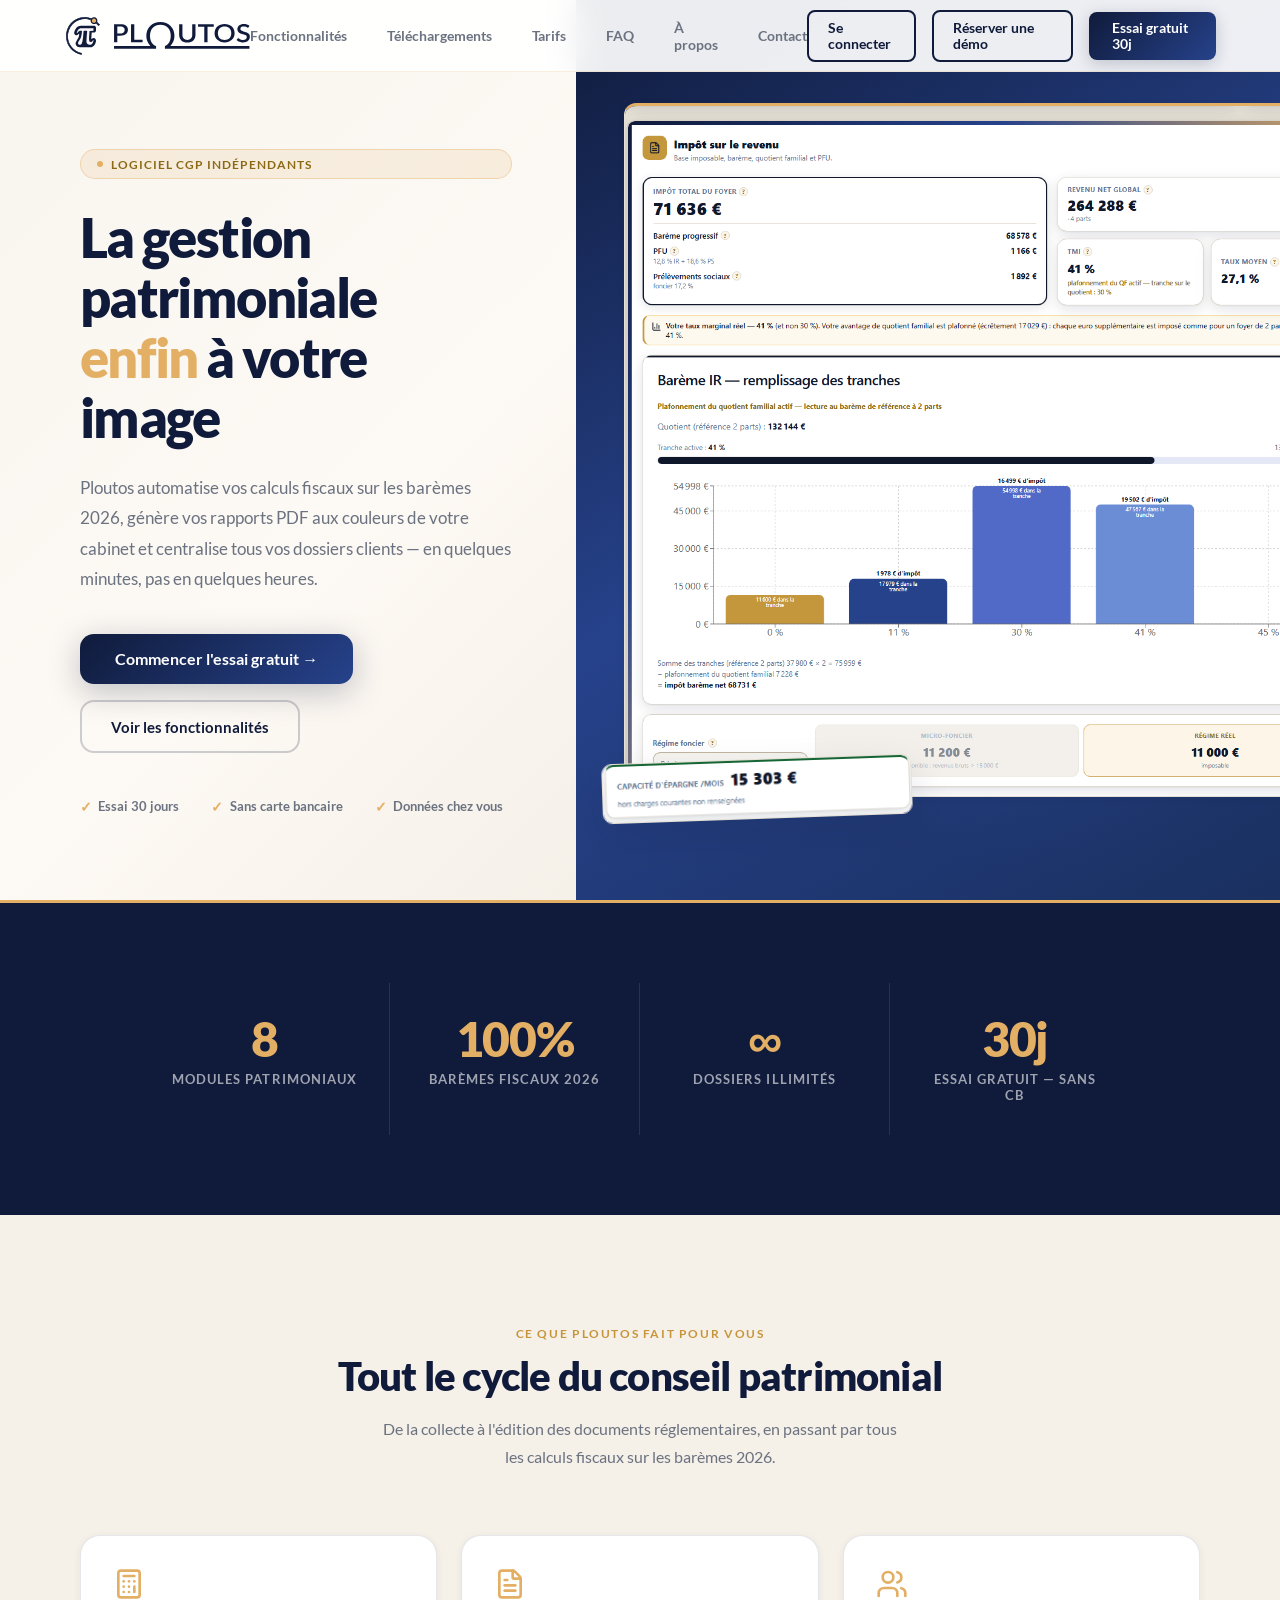
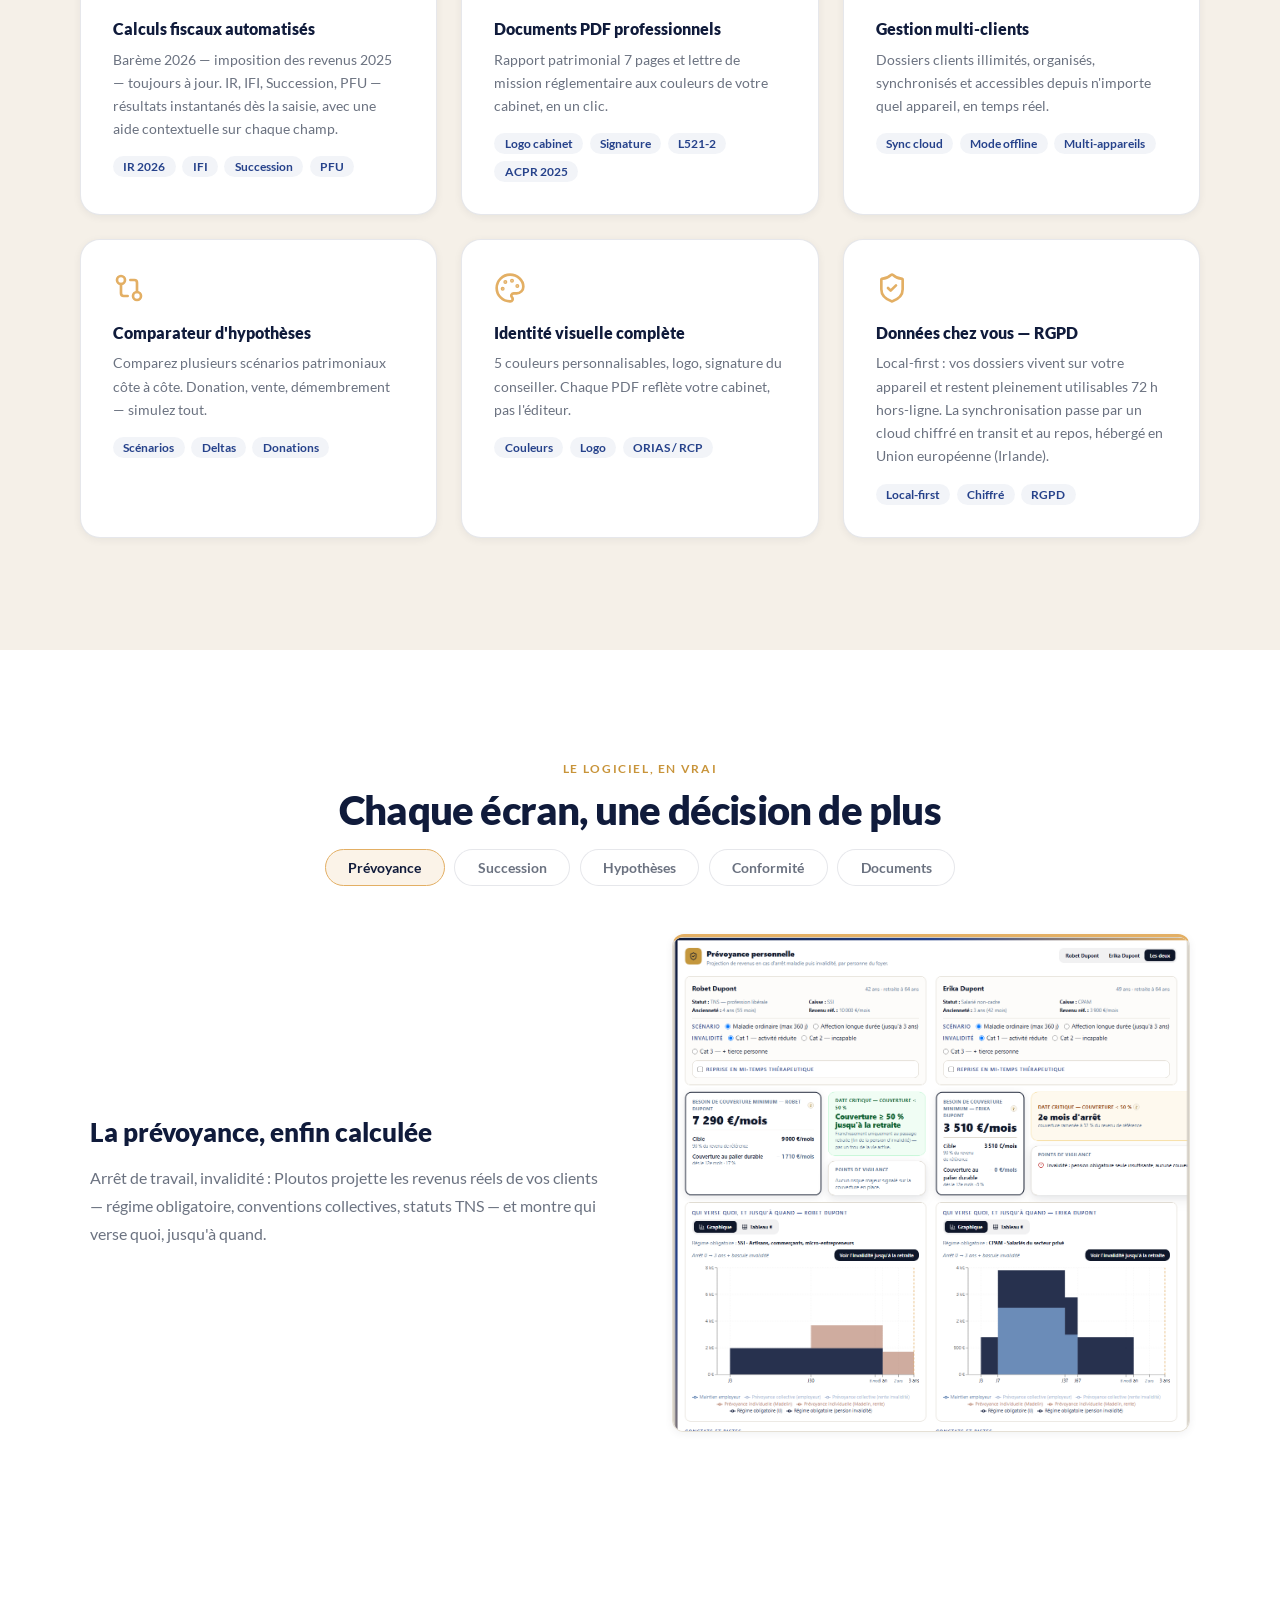
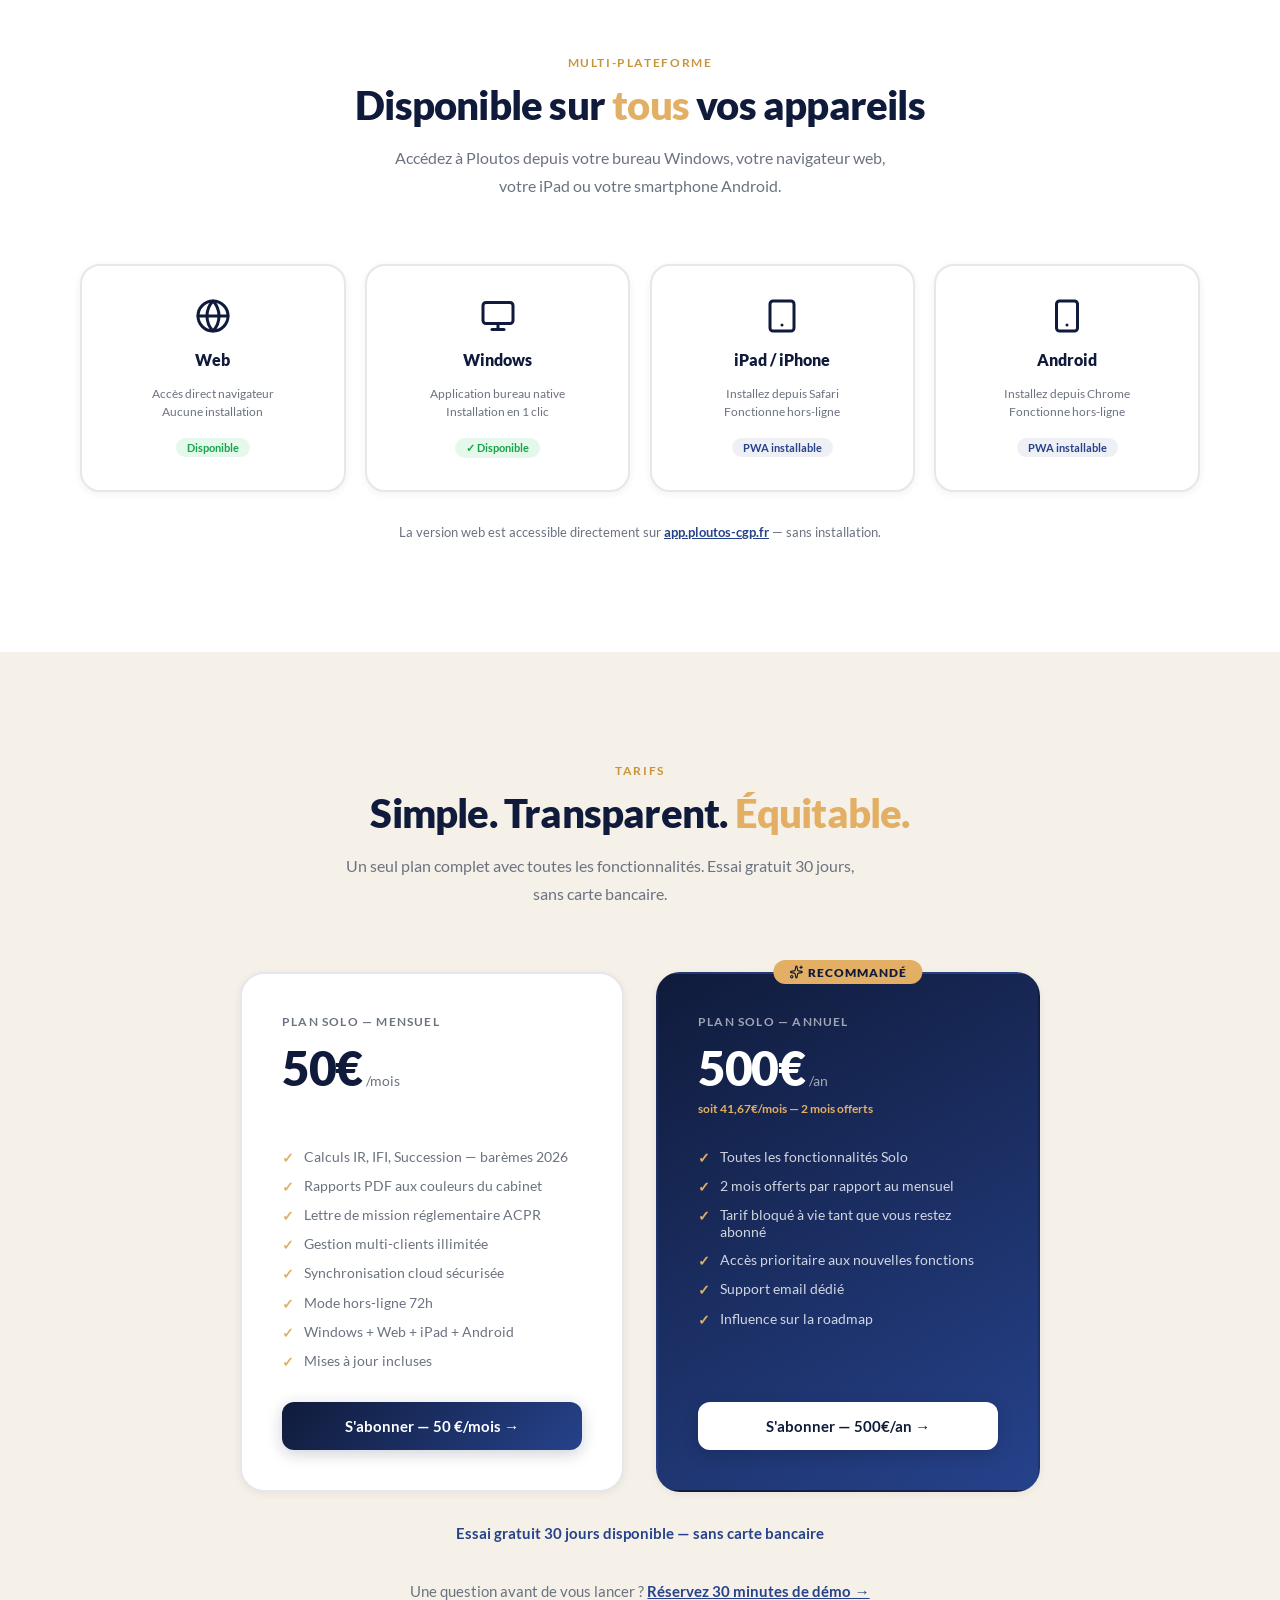
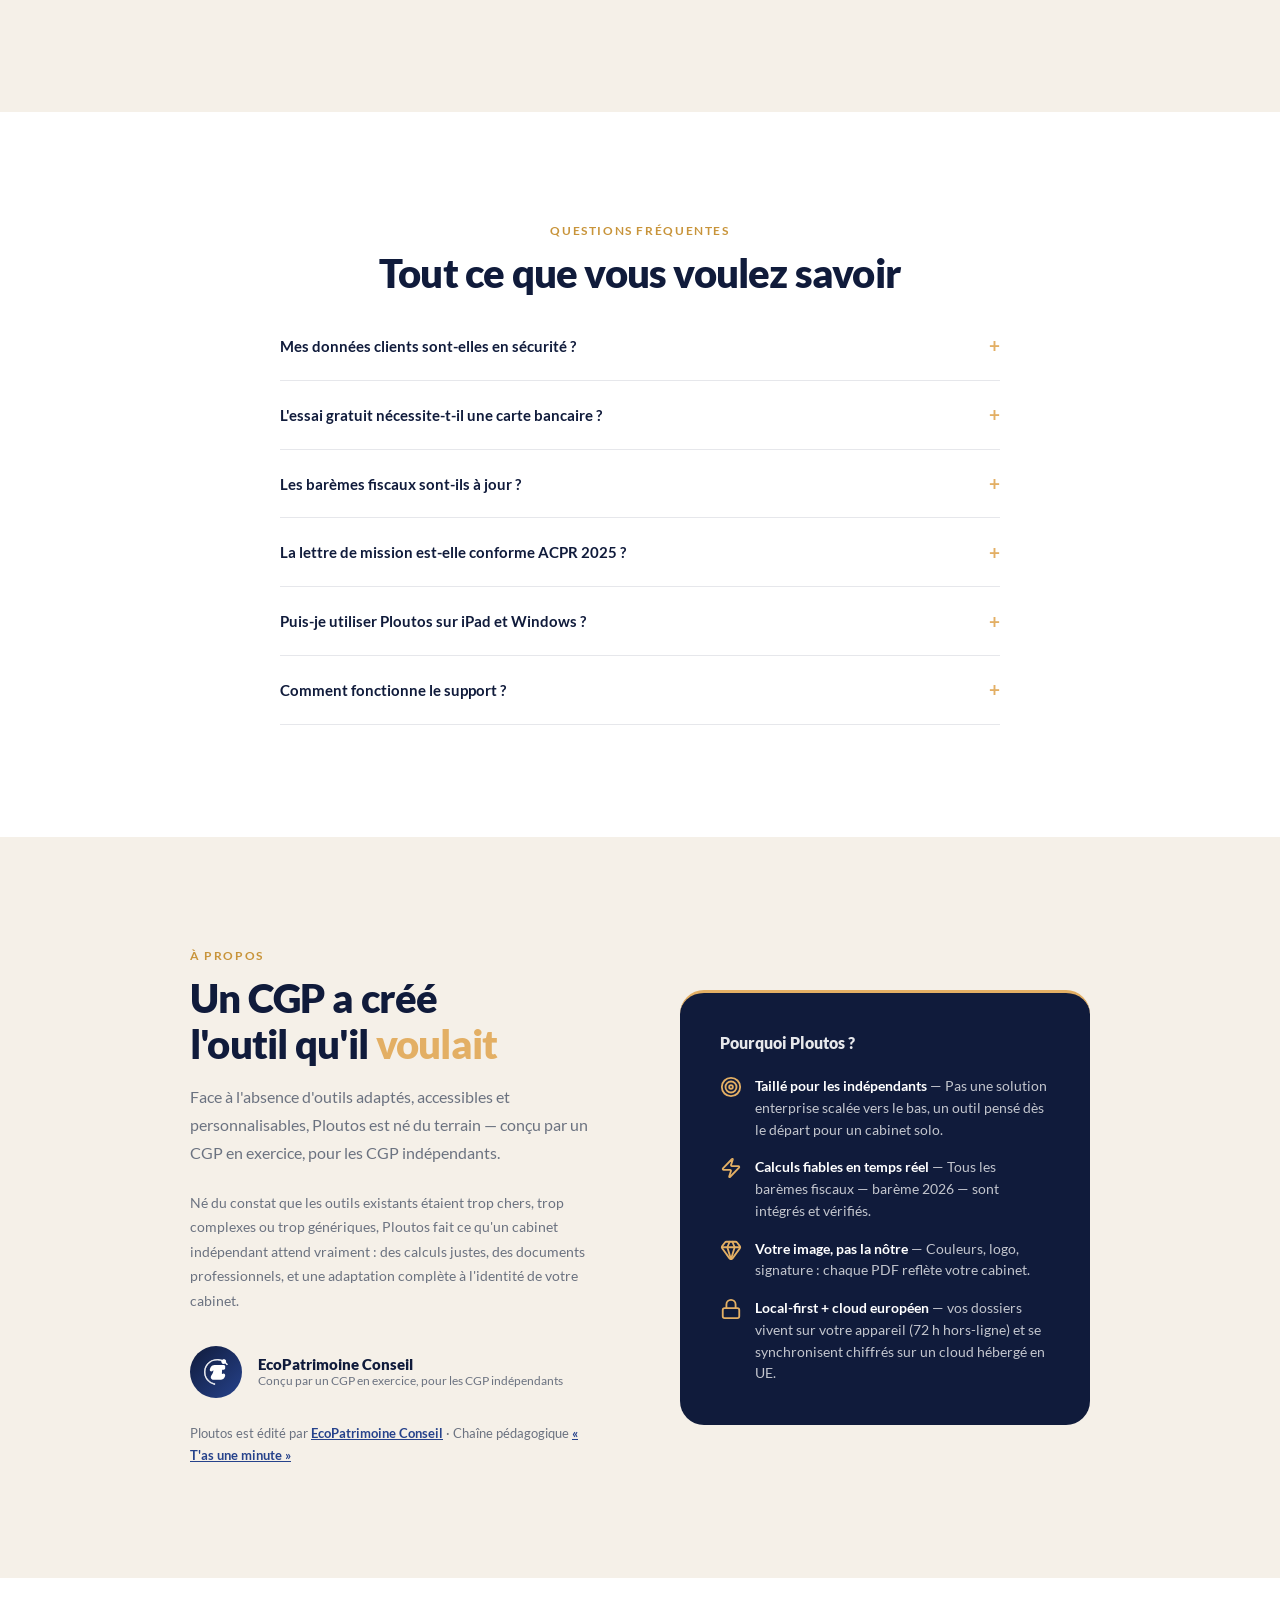
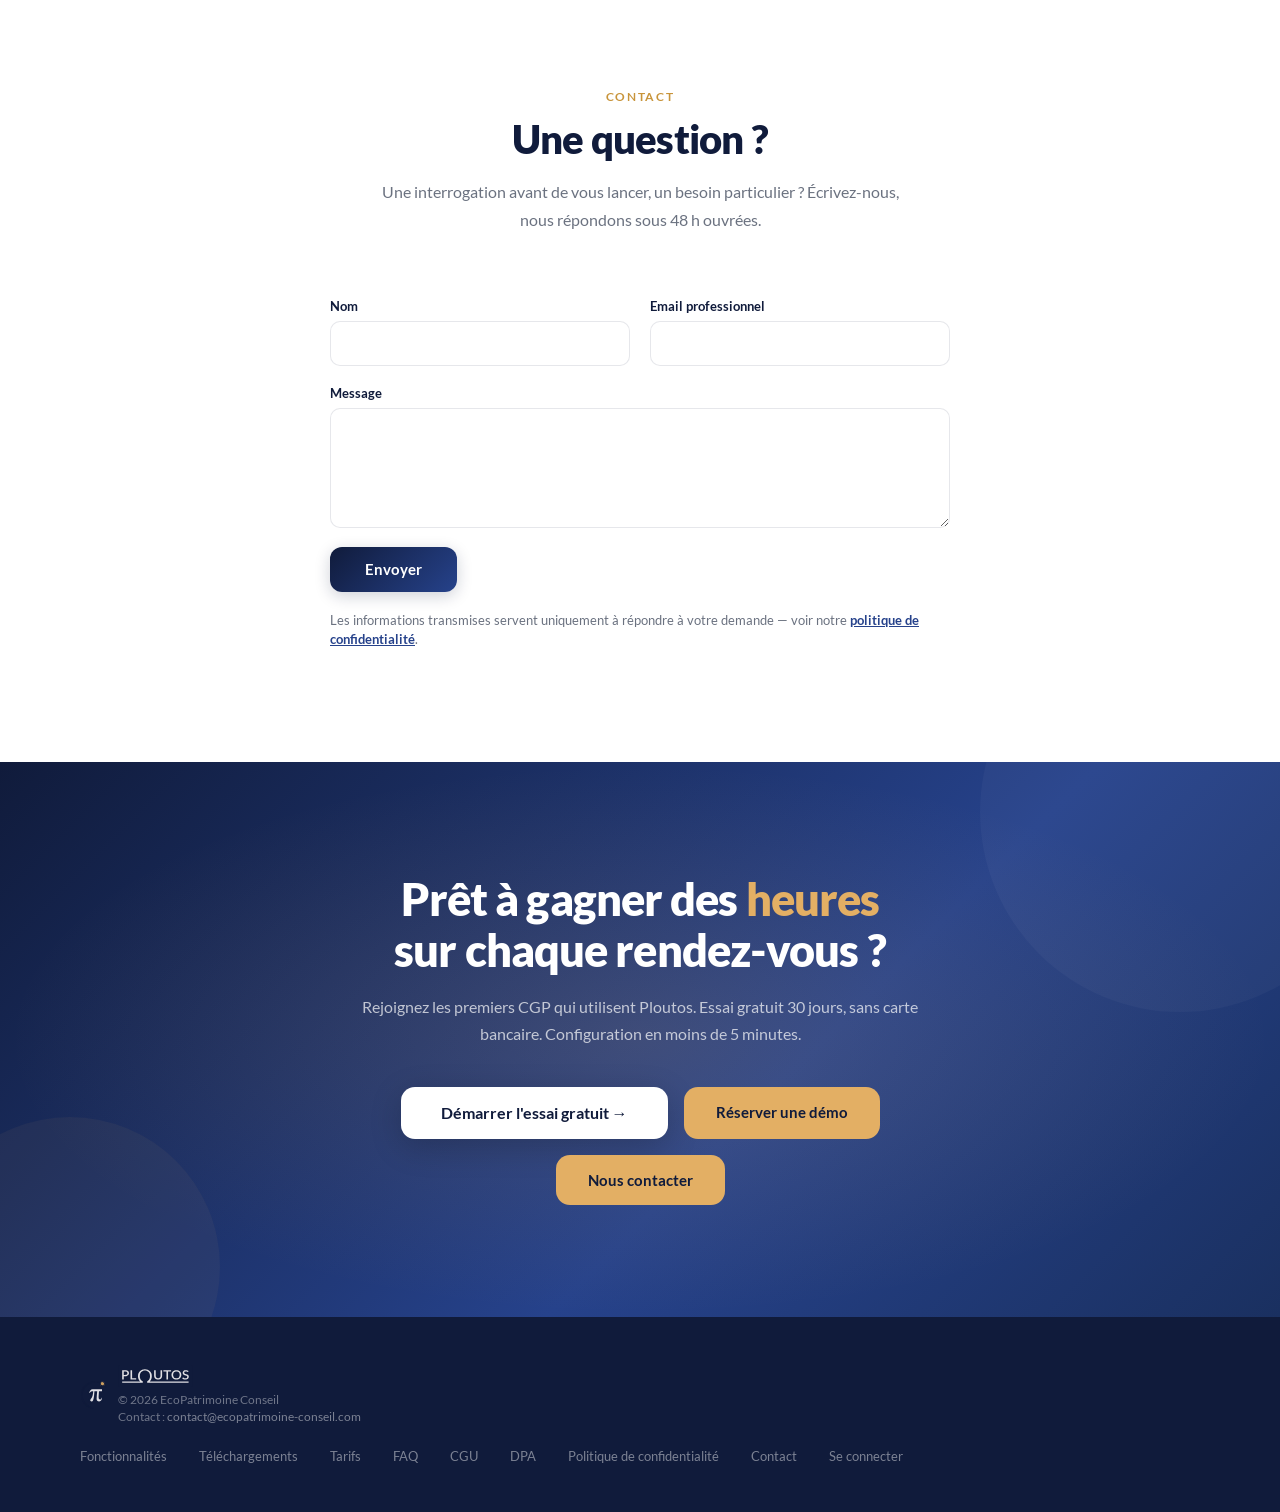
==== commit 4b7fcd49: "index: retrait de la promesse macOS (carte de telechargement, phrase FAQ et son doublon JSON-LD), gr" ====
--- a/index.html
+++ b/index.html
@@ -170,17 +170,14 @@
 
 /* ── TÉLÉCHARGEMENTS ── */
 .downloads { background: white; }
-.downloads-grid { display: grid; grid-template-columns: repeat(5, 1fr); gap: 1.2rem; max-width: 1200px; margin: 0 auto; }
+.downloads-grid { display: grid; grid-template-columns: repeat(4, 1fr); gap: 1.2rem; max-width: 1200px; margin: 0 auto; }
 .dl-card { border: 2px solid var(--border); border-radius: 20px; padding: 2rem 1.5rem; text-align: center; box-shadow: var(--shadow-card); transition: all 0.25s; cursor: pointer; text-decoration: none; display: flex; flex-direction: column; align-items: center; gap: 1rem; }
 .dl-card:hover { border-color: var(--navy); transform: translateY(-3px); box-shadow: var(--shadow-card-hover); }
-.dl-card.unavailable { opacity: 0.55; cursor: default; }
-.dl-card.unavailable:hover { transform: none; box-shadow: none; border-color: var(--border); }
 .dl-icon { font-size: 2.4rem; }
 .dl-platform { font-weight: 900; font-size: 1rem; color: var(--navy); }
 .dl-detail { font-size: 0.78rem; color: var(--muted); line-height: 1.5; }
 .dl-badge { font-size: 0.7rem; font-weight: 700; padding: 0.2rem 0.7rem; border-radius: 100px; }
 .dl-badge.available { background: rgba(34,197,94,0.12); color: #16a34a; }
-.dl-badge.soon { background: rgba(227,175,100,0.15); color: var(--gold-dark); }
 .dl-badge.pwa { background: rgba(38,66,139,0.08); color: var(--sky); }
 
 /* ── PRICING ── */
@@ -413,7 +410,7 @@
           "name": "Puis-je utiliser Ploutos sur iPad et Windows ?",
           "acceptedAnswer": {
             "@type": "Answer",
-            "text": "Oui. Ploutos est disponible en version web (tout navigateur), en application installable sur iPad et Android (PWA), et en application bureau Windows. La synchronisation est automatique entre tous vos appareils. La version macOS arrive très prochainement."
+            "text": "Oui. Ploutos est disponible en version web (tout navigateur), en application installable sur iPad et Android (PWA), et en application bureau Windows. La synchronisation est automatique entre tous vos appareils."
           }
         },
         {
@@ -421,7 +418,7 @@
           "name": "Comment fonctionne le support ?",
           "acceptedAnswer": {
             "@type": "Answer",
-            "text": "Le support est assuré par email à contact@ecopatrimoine-conseil.com avec un délai de réponse de 48h ouvrées. Une aide contextuelle est disponible directement dans l'application sur chaque champ. En cas de bug bloquant, un retour est garanti sous 24h."
+            "text": "Le support est assuré par email à contact@ecopatrimoine-conseil.com, avec une réponse sous 48 h ouvrées. Une aide contextuelle est disponible directement dans l'application sur chaque champ."
           }
         }
       ]
@@ -600,18 +597,12 @@
       <div class="dl-detail">Accès direct navigateur<br>Aucune installation</div>
       <span class="dl-badge available">Disponible</span>
     </a>
-    <a href="https://github.com/Ecopatrimoine/ploutos/releases/latest" id="btn-windows" class="dl-card reveal reveal-delay-1">
+    <a href="https://github.com/Ecopatrimoine/ploutos-releases/releases/latest" id="btn-windows" class="dl-card reveal reveal-delay-1">
       <div class="dl-icon"><svg viewBox="0 0 24 24" width="36" height="36" fill="none" stroke="currentColor" stroke-width="2" stroke-linecap="round" stroke-linejoin="round" aria-hidden="true" focusable="false" style="color:#101B3B;display:block"><rect width="20" height="14" x="2" y="3" rx="2" /> <line x1="8" x2="16" y1="21" y2="21" /> <line x1="12" x2="12" y1="17" y2="21" /></svg></div>
       <div class="dl-platform">Windows</div>
       <div class="dl-detail">Application bureau native<br>Installation en 1 clic</div>
       <span class="dl-badge available">✓ Disponible</span>
     </a>
-    <div class="dl-card unavailable reveal reveal-delay-1">
-      <div class="dl-icon"><svg viewBox="0 0 24 24" width="36" height="36" fill="none" stroke="currentColor" stroke-width="2" stroke-linecap="round" stroke-linejoin="round" aria-hidden="true" focusable="false" style="color:#101B3B;display:block"><path d="M18 5a2 2 0 0 1 2 2v8.526a2 2 0 0 0 .212.897l1.068 2.127a1 1 0 0 1-.9 1.45H3.62a1 1 0 0 1-.9-1.45l1.068-2.127A2 2 0 0 0 4 15.526V7a2 2 0 0 1 2-2z" /> <path d="M20.054 15.987H3.946" /></svg></div>
-      <div class="dl-platform">macOS</div>
-      <div class="dl-detail">Apple Silicon (M1/M2/M3)<br>Installation .dmg</div>
-      <span class="dl-badge soon">Bientôt disponible</span>
-    </div>
     <a href="/inscription.html" class="dl-card reveal reveal-delay-2">
       <div class="dl-icon"><svg viewBox="0 0 24 24" width="36" height="36" fill="none" stroke="currentColor" stroke-width="2" stroke-linecap="round" stroke-linejoin="round" aria-hidden="true" focusable="false" style="color:#101B3B;display:block"><rect width="16" height="20" x="4" y="2" rx="2" ry="2" /> <line x1="12" x2="12.01" y1="18" y2="18" /></svg></div>
       <div class="dl-platform">iPad / iPhone</div>
@@ -703,11 +694,11 @@
     </div>
     <div class="faq-item">
       <button class="faq-q" onclick="toggleFaq(this)"><span>Puis-je utiliser Ploutos sur iPad et Windows ?</span><span class="faq-icon">+</span></button>
-      <div class="faq-a"><p>Oui. Ploutos est disponible en version web (tout navigateur), en application installable sur iPad et Android (PWA), et en application bureau Windows. La synchronisation est automatique entre tous vos appareils. La version macOS arrive très prochainement.</p></div>
+      <div class="faq-a"><p>Oui. Ploutos est disponible en version web (tout navigateur), en application installable sur iPad et Android (PWA), et en application bureau Windows. La synchronisation est automatique entre tous vos appareils.</p></div>
     </div>
     <div class="faq-item">
       <button class="faq-q" onclick="toggleFaq(this)"><span>Comment fonctionne le support ?</span><span class="faq-icon">+</span></button>
-      <div class="faq-a"><p>Le support est assuré par email à <a href="mailto:contact@ecopatrimoine-conseil.com" style="color:var(--sky)">contact@ecopatrimoine-conseil.com</a> avec un délai de réponse de 48h ouvrées. Une aide contextuelle est disponible directement dans l'application sur chaque champ. En cas de bug bloquant, un retour est garanti sous 24h.</p></div>
+      <div class="faq-a"><p>Le support est assuré par email à <a href="mailto:contact@ecopatrimoine-conseil.com" style="color:var(--sky)">contact@ecopatrimoine-conseil.com</a>, avec une réponse sous 48&nbsp;h ouvrées. Une aide contextuelle est disponible directement dans l'application sur chaque champ.</p></div>
     </div>
   </div>
 </section>
@@ -837,7 +828,7 @@
   btnWindows.addEventListener('click', (e) => {
     e.preventDefault();
     const fallback = () => { window.location.href = btnWindows.href; };
-    fetch('https://api.github.com/repos/Ecopatrimoine/ploutos/releases/latest')
+    fetch('https://api.github.com/repos/Ecopatrimoine/ploutos-releases/releases/latest')
       .then(r => r.ok ? r.json() : Promise.reject())
       .then(data => {
         const exe = (data.assets || []).find(a => /\.exe$/i.test(a.name));
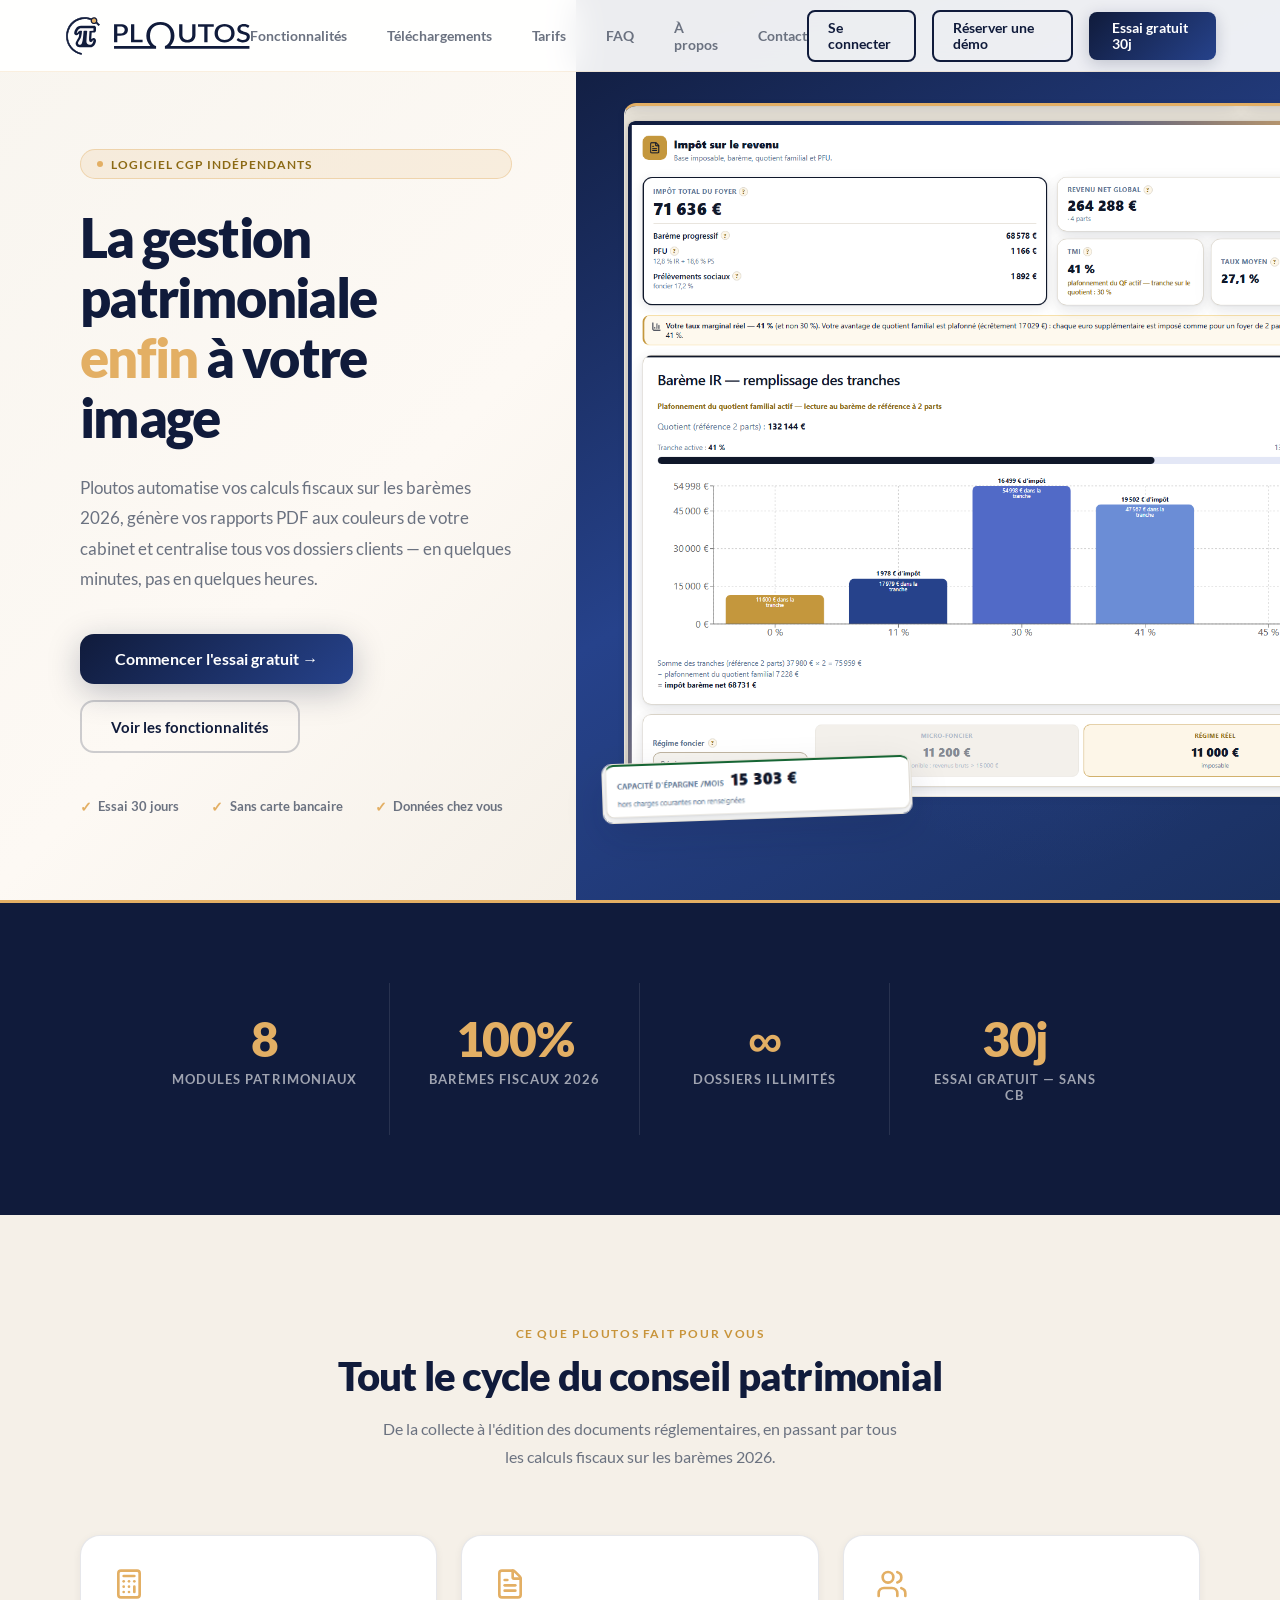
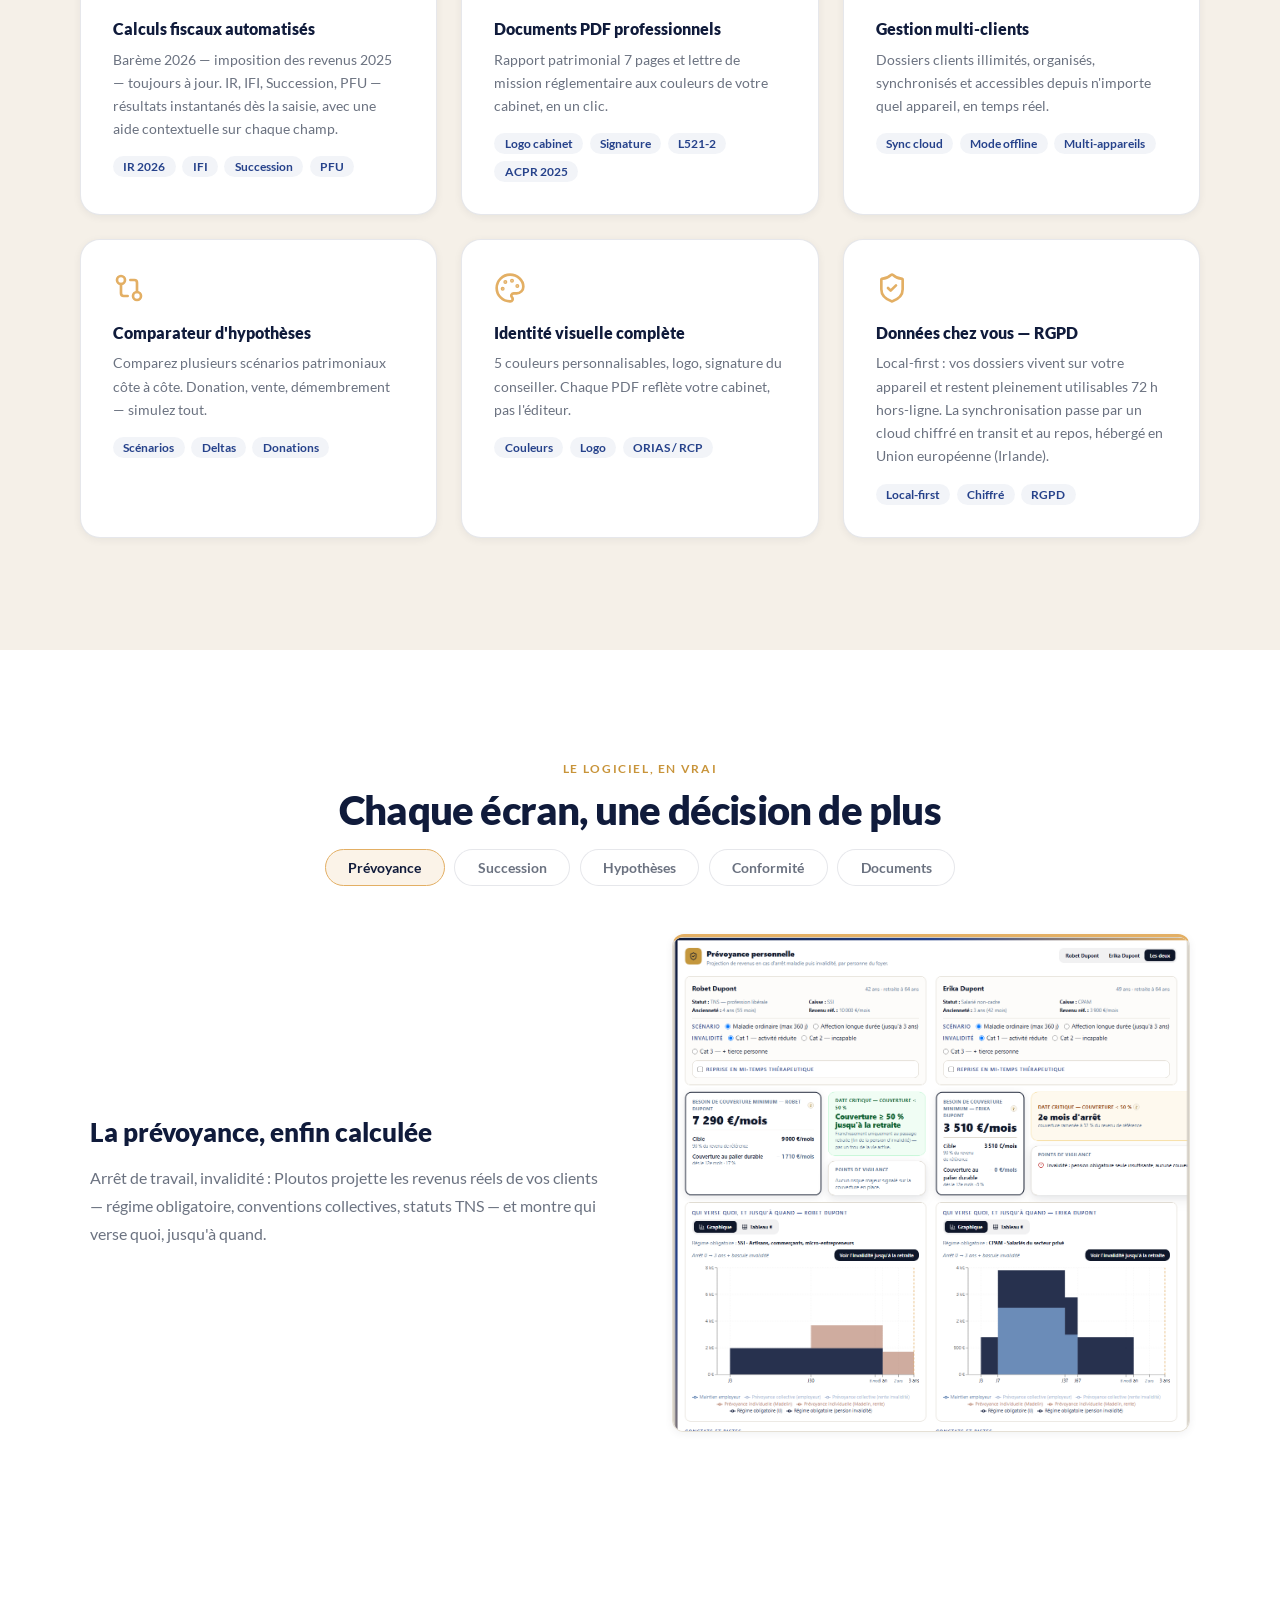
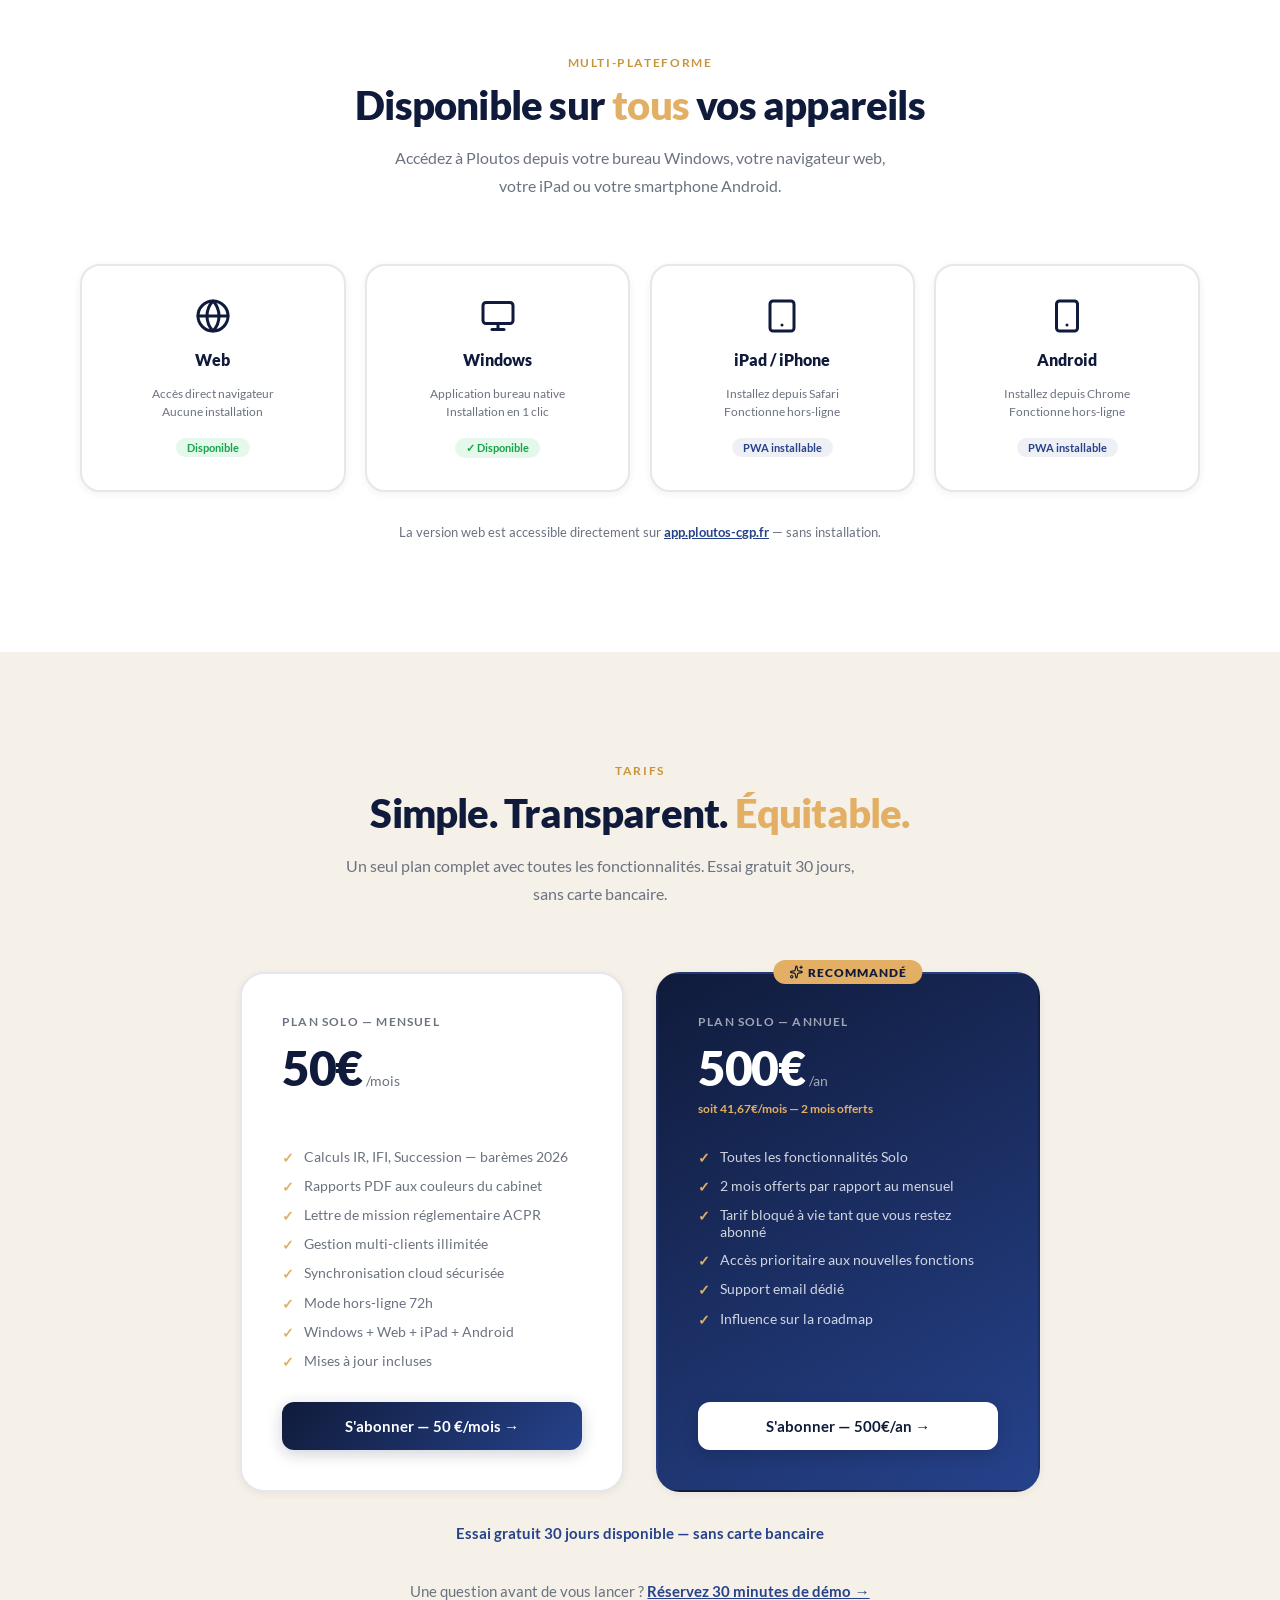
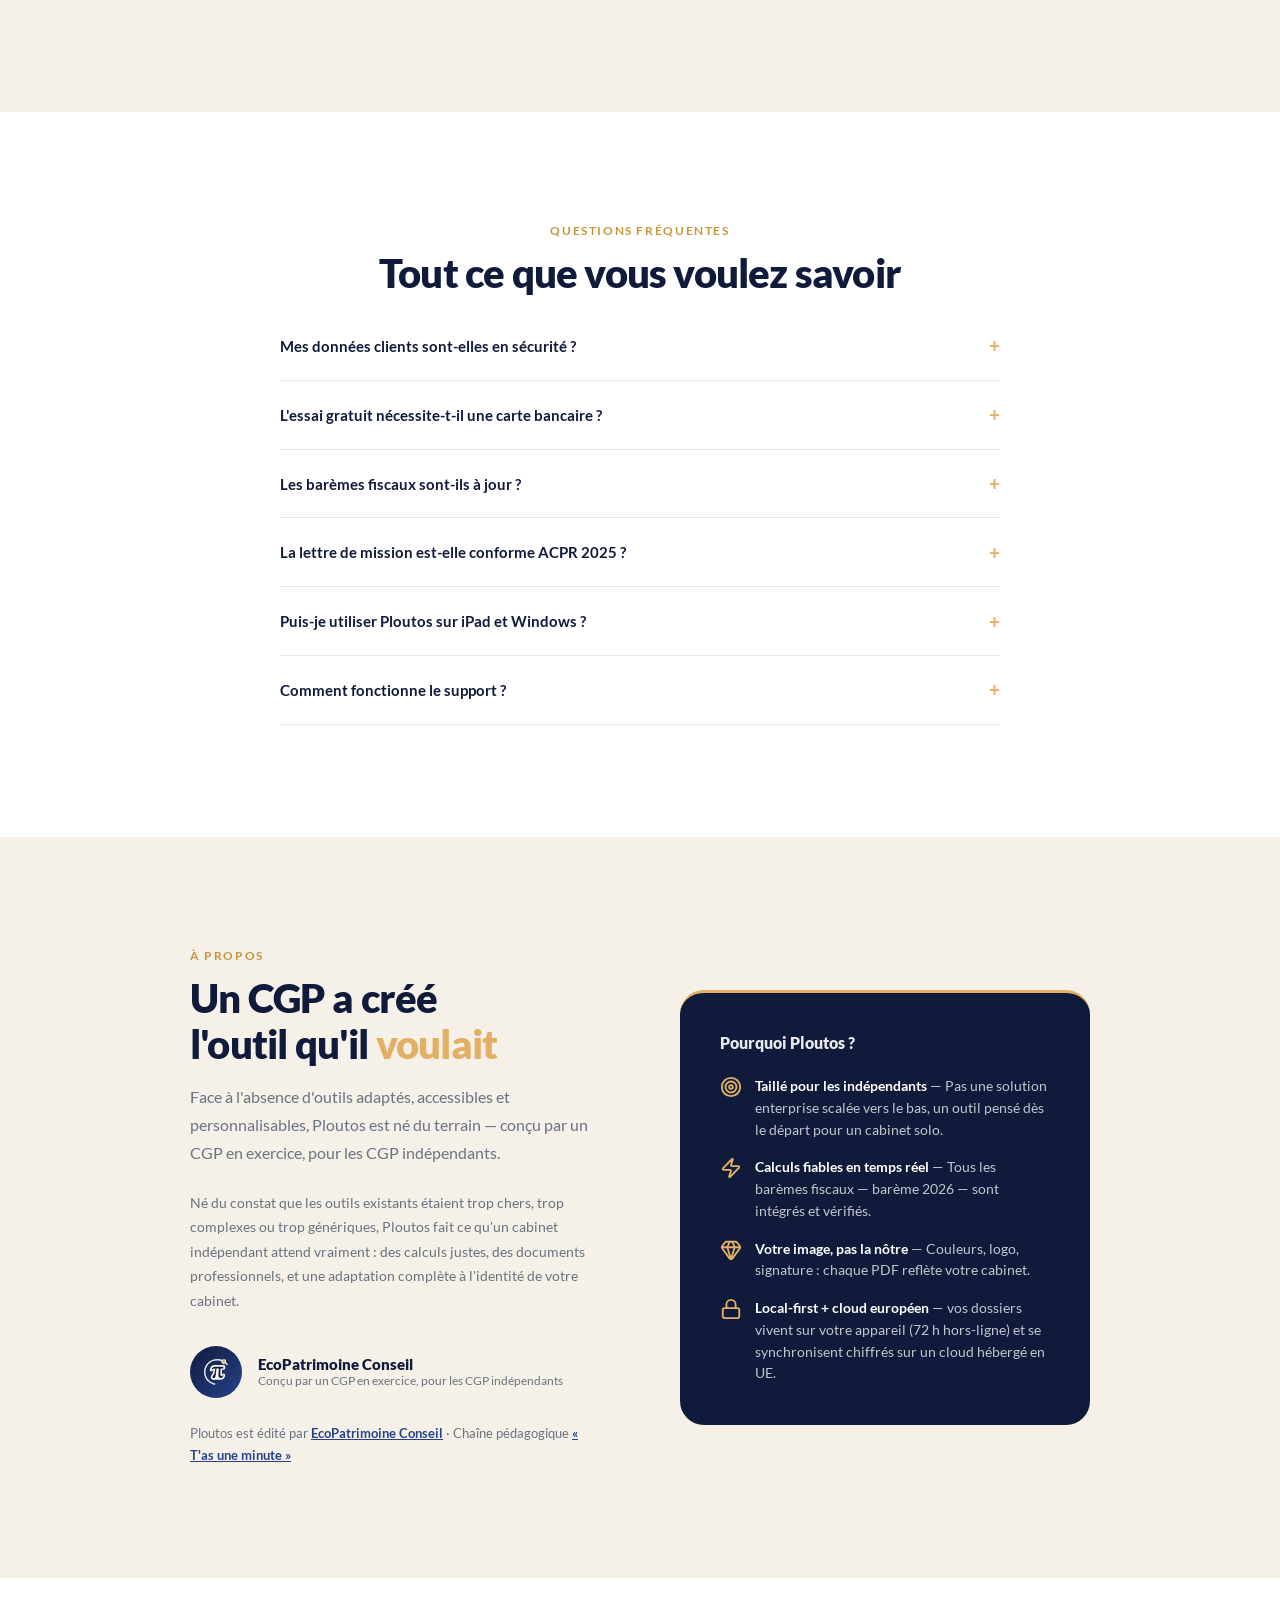
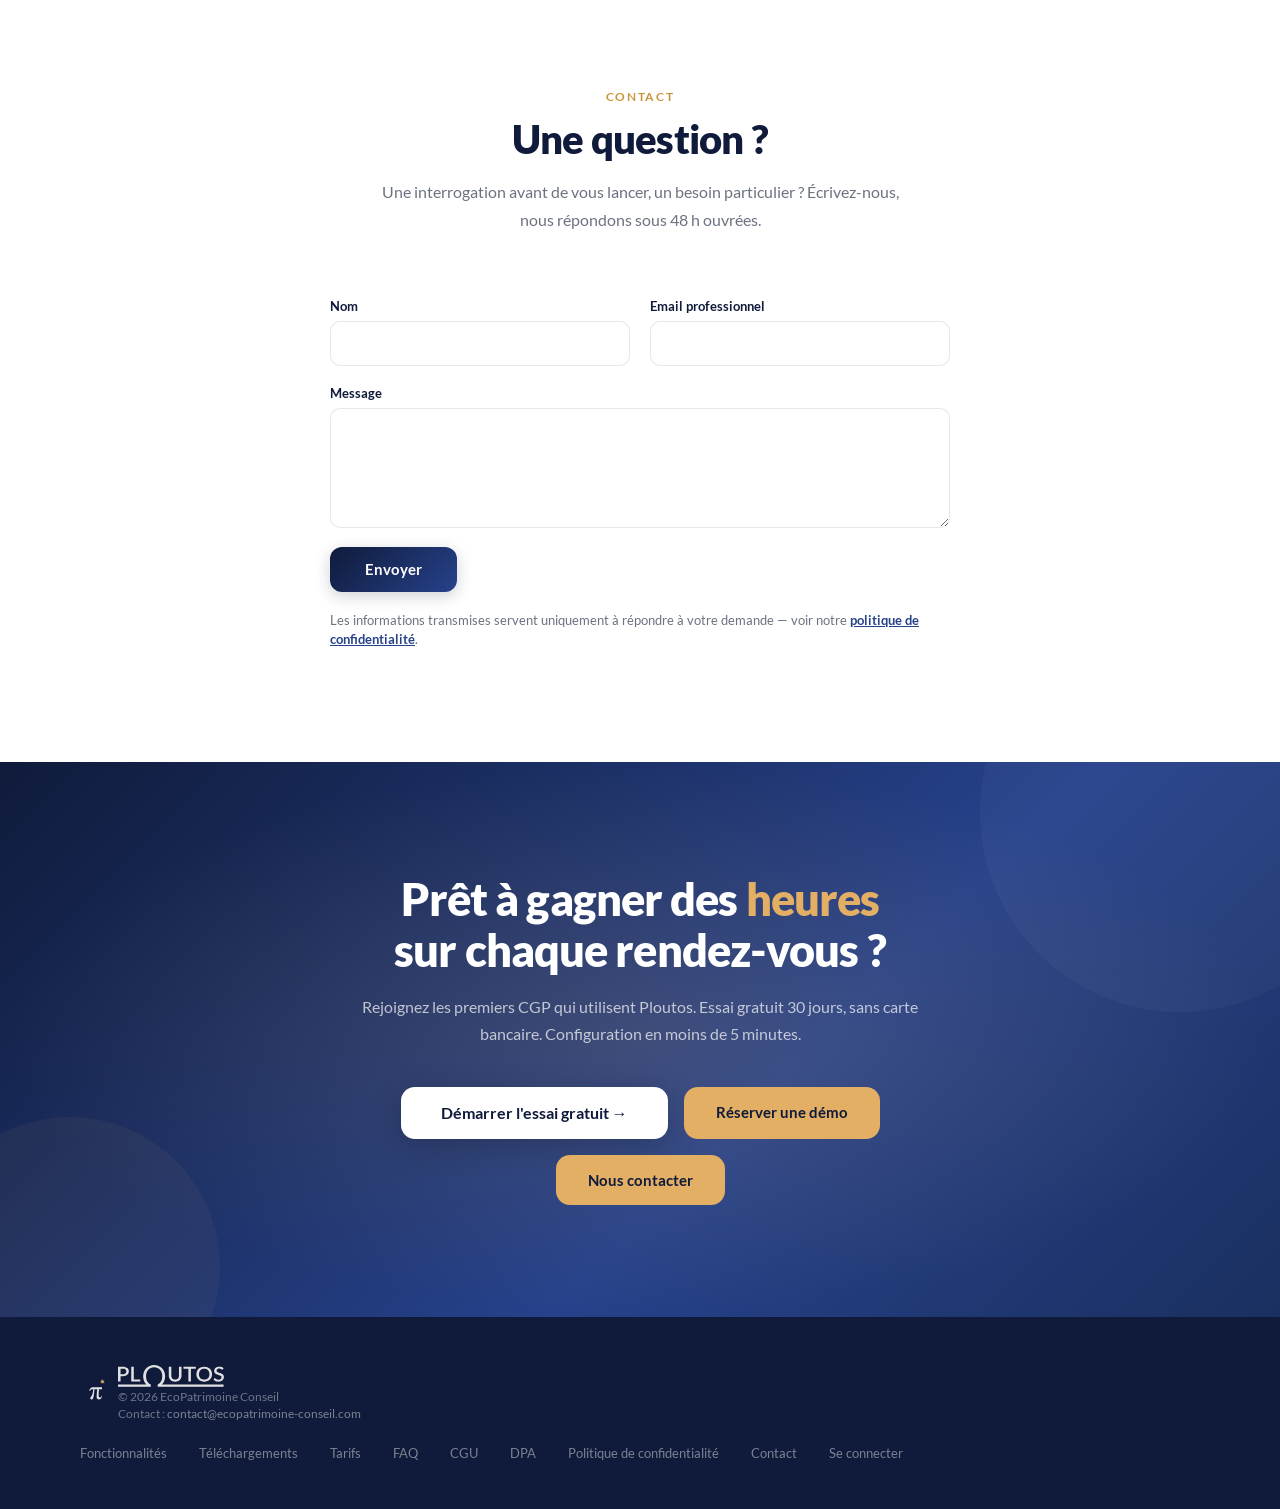
==== commit a6f19fdb: "index: pied et a propos sur les assets de la carte, variable --cream morte retiree" ====
--- a/index.html
+++ b/index.html
@@ -31,9 +31,9 @@
   --blue: #516AC7;
   --gold: #E3AF64;
   --gold-dark: #C8943A;
-  --cream: #FBECD7;
   --cream2: #F5F0E8;
   --white: #ffffff;
+  --pl-white-warm: #F8F7F4;
   --muted: #6B7280;
   --border: rgba(16,27,59,0.1);
   --shadow-card: 0 2px 8px rgba(16,27,59,0.06);
@@ -227,6 +227,7 @@
 .about-text .section-sub { margin-bottom: 1.5rem; }
 .about-signature { display: flex; align-items: center; gap: 1rem; margin-top: 2rem; }
 .about-avatar { width: 52px; height: 52px; border-radius: 50%; background: linear-gradient(135deg, var(--navy), var(--sky)); display: flex; align-items: center; justify-content: center; color: white; font-weight: 900; font-size: 1.1rem; flex-shrink: 0; }
+.about-avatar img { width: 26px; height: 26px; object-fit: contain; }
 .about-name { font-weight: 900; color: var(--navy); font-size: 0.95rem; }
 .about-role { font-size: 0.78rem; color: var(--muted); }
 .about-card { background: var(--navy); border-top: 3px solid var(--gold); border-radius: 24px; padding: 2.5rem; }
@@ -257,6 +258,7 @@
 footer { background: var(--navy); color: rgba(255,255,255,0.5); padding: 3rem 5rem; font-size: 0.82rem; display: flex; justify-content: space-between; align-items: center; flex-wrap: wrap; gap: 1.5rem; }
 .footer-brand { display: flex; align-items: center; gap: 10px; }
 .footer-logo { height: 28px; width: 28px; object-fit: contain; opacity: 0.9; }
+.footer-lettrage { display: block; width: 106px; height: 22px; color: var(--pl-white-warm); opacity: 0.9; }
 .footer-name { color: white; font-weight: 900; font-size: 0.95rem; }
 .footer-copy { font-size: 0.75rem; color: rgba(255,255,255,0.4); margin-top: 2px; }
 .footer-links { display: flex; gap: 2rem; flex-wrap: wrap; }
@@ -712,7 +714,7 @@
       <p class="section-sub">Face à l'absence d'outils adaptés, accessibles et personnalisables, Ploutos est né du terrain — conçu par un CGP en exercice, pour les CGP indépendants.</p>
       <p style="color:var(--muted);font-size:0.88rem;line-height:1.75;margin-bottom:1rem;">Né du constat que les outils existants étaient trop chers, trop complexes ou trop génériques, Ploutos fait ce qu'un cabinet indépendant attend vraiment : des calculs justes, des documents professionnels, et une adaptation complète à l'identité de votre cabinet.</p>
       <div class="about-signature">
-        <div class="about-avatar"><img src="logo.ploutos.svg" alt="" style="width:26px;height:26px;object-fit:contain;filter:brightness(0) invert(1);"></div>
+        <div class="about-avatar"><img src="logo.ploutos.clair.svg" alt=""></div>
         <div>
           <div class="about-name">EcoPatrimoine Conseil</div>
           <div class="about-role">Conçu par un CGP en exercice, pour les CGP indépendants</div>
@@ -772,7 +774,7 @@
   <div class="footer-brand">
     <img src="logo.ploutos.svg" alt="Logo Ploutos — symbole pi" class="footer-logo">
     <div>
-      <img src="lettrage.ploutos.blanc.svg" alt="Lettrage Ploutos" style="height:22px;width:auto;object-fit:contain;opacity:0.9;"/>
+      <svg class="footer-lettrage" viewBox="0 0 644 133" role="img" aria-label="Ploutos"><path d="M45.3101 65.45C49.8101 64.03 53.5701 62.05 56.6001 59.51C59.6301 56.97 61.9101 53.94 63.4501 50.41C64.9901 46.88 65.7501 42.99 65.7501 38.75C65.7501 34.51 65.0301 30.78 63.5801 27.33C62.1301 23.89 59.9201 20.94 56.9601 18.48C54.0001 16.03 50.2401 14.12 45.7001 12.76C41.1601 11.4 35.7901 10.72 29.6001 10.72H0.110107V99.83H15.5101V67.59H29.6001C35.5701 67.59 40.8001 66.88 45.3001 65.46L45.3101 65.45ZM15.5201 22.04H29.6101C33.1201 22.04 36.1801 22.42 38.7901 23.18C41.4001 23.94 43.5601 25.05 45.2701 26.49C46.9801 27.93 48.2701 29.69 49.1201 31.75C49.9701 33.81 50.4001 36.14 50.4001 38.74C50.4001 41.34 49.9601 43.77 49.0801 45.92C48.2001 48.07 46.8901 49.89 45.1601 51.4C43.4301 52.91 41.2601 54.07 38.6401 54.9C36.0301 55.73 33.0101 56.14 29.5901 56.14H15.5001V22.04H15.5201Z" fill="currentColor"/><path d="M135.27 87.6899H95.9V10.71H80.5V99.8199H135.27V87.6899Z" fill="currentColor"/><path d="M318.94 90.59C322.28 93.83 326.33 96.37 331.1 98.21C335.87 100.05 341.24 100.97 347.21 100.97C353.18 100.97 358.55 100.05 363.32 98.21C368.09 96.37 372.14 93.83 375.48 90.59C378.82 87.35 381.38 83.4999 383.16 79.0399C384.94 74.5799 385.83 69.7299 385.83 64.4799V10.71H370.47V64.4799C370.47 68.0299 369.94 71.26 368.89 74.17C367.84 77.08 366.31 79.57 364.31 81.64C362.31 83.71 359.87 85.32 357 86.47C354.12 87.63 350.86 88.2 347.21 88.2C343.56 88.2 340.3 87.62 337.42 86.47C334.54 85.31 332.11 83.6899 330.14 81.6099C328.17 79.5299 326.65 77.0299 325.59 74.1199C324.53 71.2099 324.01 67.9799 324.01 64.4299V10.7199H308.59V64.49C308.59 69.73 309.48 74.5899 311.26 79.0499C313.04 83.5099 315.6 87.36 318.94 90.6V90.59Z" fill="currentColor"/><path d="M427.6 99.9199H442.96V22.7899H472.55V10.71H397.95V22.7899H427.6V99.9199Z" fill="currentColor"/><path d="M641.44 62.99C640.17 60.43 638.49 58.26 636.4 56.49C634.31 54.71 631.93 53.2499 629.25 52.0899C626.57 50.9299 623.84 49.9 621.05 48.99C618.26 48.08 615.53 47.22 612.85 46.42C610.17 45.61 607.79 44.6799 605.7 43.5999C603.61 42.5299 601.93 41.24 600.66 39.7299C599.38 38.2199 598.75 36.3299 598.75 34.0599C598.75 32.2799 599.09 30.64 599.77 29.14C600.45 27.63 601.47 26.32 602.83 25.21C604.19 24.1 605.87 23.23 607.87 22.61C609.87 21.99 612.19 21.6799 614.82 21.6799C617.67 21.6799 620.13 22.02 622.2 22.7C624.26 23.38 626.05 24.1299 627.57 24.9299C629.09 25.7399 630.36 26.4699 631.39 27.1299C632.42 27.7899 633.36 28.1199 634.19 28.1199C634.98 28.1199 635.64 27.9499 636.17 27.5899C636.7 27.2399 637.2 26.69 637.69 25.95L641.44 19.0099C638.15 16.0399 634.22 13.7499 629.68 12.1299C625.13 10.5199 620.13 9.70996 614.69 9.70996C609.85 9.70996 605.55 10.4099 601.77 11.8199C597.99 13.2199 594.82 15.0899 592.25 17.4299C589.68 19.7599 587.72 22.44 586.38 25.45C585.04 28.47 584.37 31.58 584.37 34.8C584.37 38.85 585.01 42.2199 586.28 44.9299C587.56 47.6399 589.24 49.91 591.32 51.74C593.41 53.58 595.79 55.07 598.47 56.2C601.15 57.34 603.88 58.33 606.64 59.17C609.41 60.02 612.13 60.8099 614.81 61.5599C617.49 62.2999 619.87 63.2099 621.96 64.2899C624.04 65.3699 625.73 66.6999 627 68.2899C628.27 69.8799 628.91 71.94 628.91 74.45C628.91 78.95 627.38 82.4799 624.33 85.0399C621.28 87.5999 616.96 88.8799 611.38 88.8799C607.95 88.8799 605.01 88.4399 602.55 87.5499C600.09 86.6599 597.99 85.69 596.26 84.64C594.52 83.59 593.04 82.6199 591.81 81.7299C590.58 80.8399 589.46 80.4 588.45 80.4C587.7 80.4 587.02 80.57 586.41 80.9C585.8 81.23 585.29 81.6799 584.89 82.2599L580.41 89.2C582.21 90.9799 584.26 92.59 586.54 94.03C588.82 95.48 591.27 96.7 593.89 97.72C596.5 98.73 599.25 99.5199 602.13 100.07C605.01 100.63 607.96 100.9 610.99 100.9C616.13 100.9 620.71 100.16 624.73 98.6699C628.75 97.1799 632.13 95.1499 634.88 92.5699C637.63 89.9899 639.72 86.9599 641.18 83.4899C642.63 80.0199 643.35 76.2999 643.35 72.3399C643.35 68.6699 642.71 65.55 641.44 62.99Z" fill="currentColor"/><path d="M266.43 118.3C266.9 117.85 267.38 117.4 267.83 116.93C273.66 110.91 278.18 103.74 281.39 95.41C284.6 87.08 286.2 77.98 286.2 68.11C286.2 58.24 284.59 49.14 281.39 40.81C278.18 32.48 273.66 25.3 267.83 19.25C262 13.2 255 8.48 246.82 5.09C238.64 1.7 229.56 0 219.56 0C209.56 0 200.57 1.7 192.4 5.09C184.23 8.48 177.21 13.2 171.34 19.25C165.48 25.3 160.94 32.48 157.74 40.81C154.53 49.14 152.93 58.24 152.93 68.11C152.93 77.98 154.54 87.08 157.74 95.41C160.95 103.74 165.48 110.91 171.34 116.93C171.8 117.4 172.28 117.85 172.75 118.3H0V132.24H199.19V118.3L197.56 118.07C192.23 115.63 187.6 112.32 183.72 108.1C179.43 103.43 176.12 97.73 173.81 90.99C171.5 84.25 170.34 76.62 170.34 68.11C170.34 59.6 171.5 52.07 173.81 45.33C176.12 38.59 179.43 32.87 183.72 28.17C188.01 23.47 193.18 19.86 199.24 17.34C205.3 14.82 212.08 13.56 219.57 13.56C227.06 13.56 233.94 14.82 240 17.34C246.06 19.86 251.22 23.47 255.48 28.17C259.74 32.87 263 38.59 265.29 45.33C267.57 52.07 268.71 59.67 268.71 68.11C268.71 76.55 267.57 84.25 265.29 90.99C263 97.73 259.74 103.44 255.48 108.1C251.53 112.43 246.78 115.81 241.27 118.27L241.05 118.3V132.24H641.46V118.3H266.45H266.43Z" fill="currentColor"/><path d="M489.41 87.99C493.58 92.02 498.58 95.17 504.4 97.44C510.22 99.71 516.67 100.85 523.74 100.85C530.81 100.85 537.33 99.71 543.15 97.44C548.97 95.17 553.96 92.02 558.11 87.99C562.26 83.96 565.48 79.16 567.76 73.59C570.04 68.01 571.19 61.92 571.19 55.32C571.19 48.72 570.05 42.62 567.76 37.05C565.48 31.48 562.26 26.67 558.11 22.62C553.96 18.57 548.97 15.41 543.15 13.14C537.33 10.87 530.86 9.72998 523.74 9.72998C516.62 9.72998 510.22 10.87 504.4 13.14C498.58 15.41 493.58 18.57 489.41 22.62C485.24 26.67 482.01 31.48 479.72 37.05C477.44 42.63 476.29 48.72 476.29 55.32C476.29 61.92 477.43 68.02 479.72 73.59C482 79.17 485.23 83.97 489.41 87.99ZM494.22 41.5C495.71 37.41 497.85 33.94 500.61 31.09C503.38 28.24 506.71 26.05 510.62 24.52C514.53 22.99 518.9 22.23 523.73 22.23C528.56 22.23 533 22.99 536.91 24.52C540.82 26.05 544.15 28.24 546.89 31.09C549.64 33.94 551.74 37.41 553.22 41.5C554.69 45.59 555.43 50.19 555.43 55.31C555.43 60.43 554.69 65.1 553.22 69.19C551.75 73.28 549.64 76.74 546.89 79.57C544.15 82.4 540.82 84.57 536.91 86.07C533 87.58 528.61 88.33 523.73 88.33C518.85 88.33 514.53 87.58 510.62 86.07C506.71 84.56 503.37 82.39 500.61 79.57C497.84 76.74 495.71 73.28 494.22 69.19C492.73 65.1 491.98 60.48 491.98 55.31C491.98 50.14 492.73 45.58 494.22 41.5Z" fill="currentColor"/></svg>
       <div class="footer-copy">© 2026 EcoPatrimoine Conseil</div>
       <div class="footer-copy">Contact : <a href="mailto:contact@ecopatrimoine-conseil.com">contact@ecopatrimoine-conseil.com</a></div>
     </div>
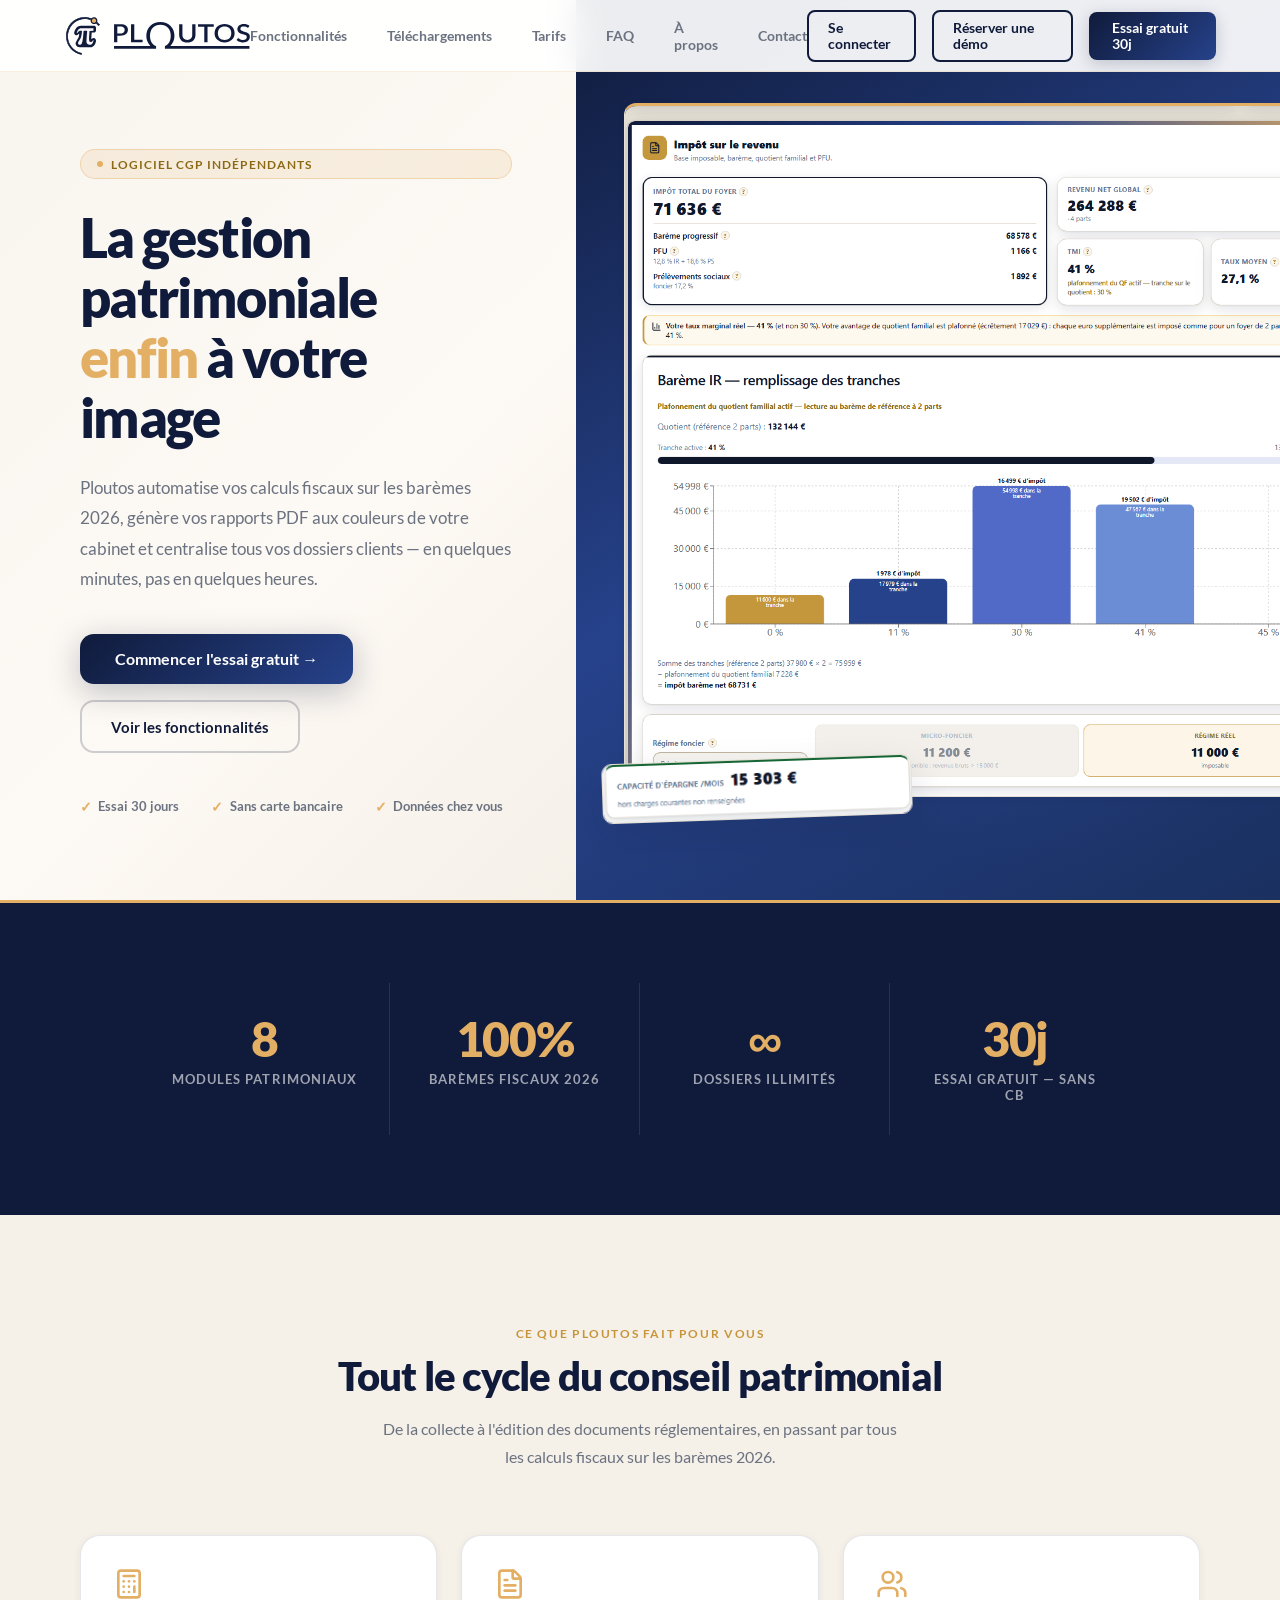
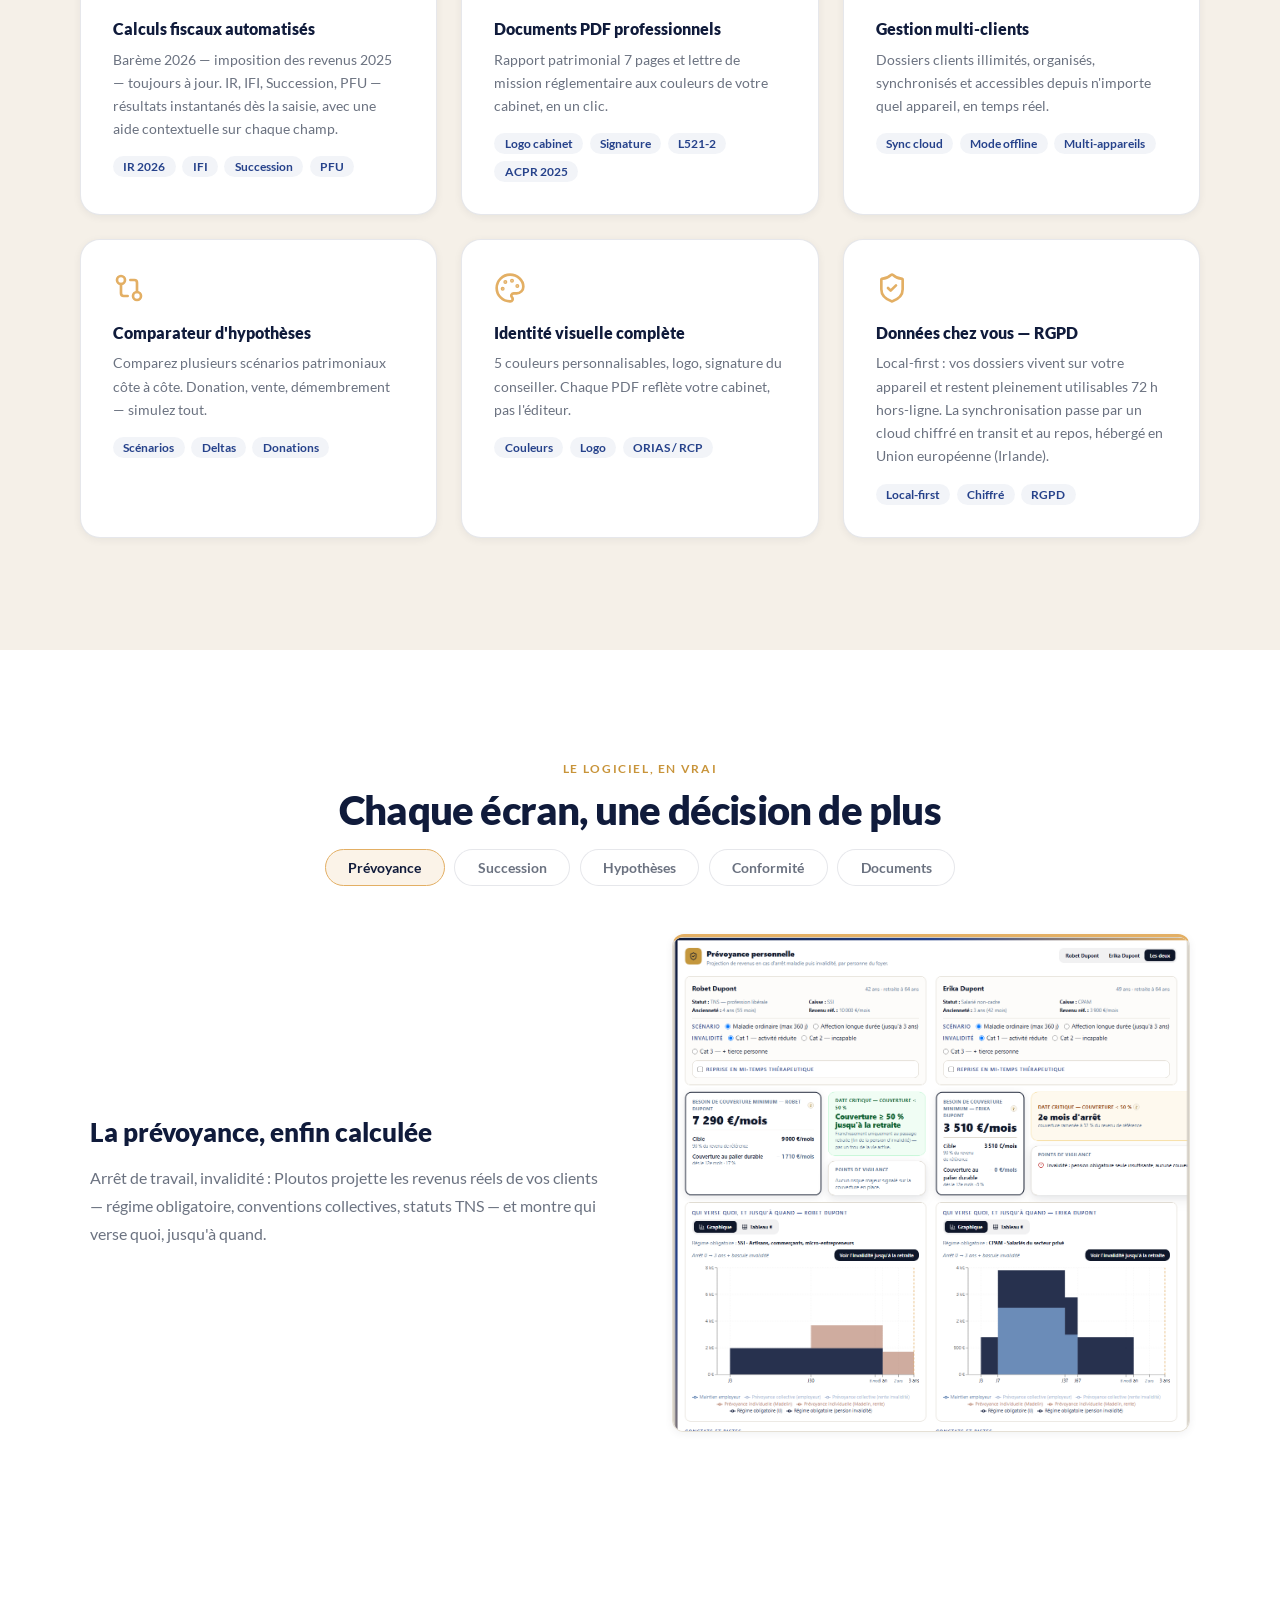
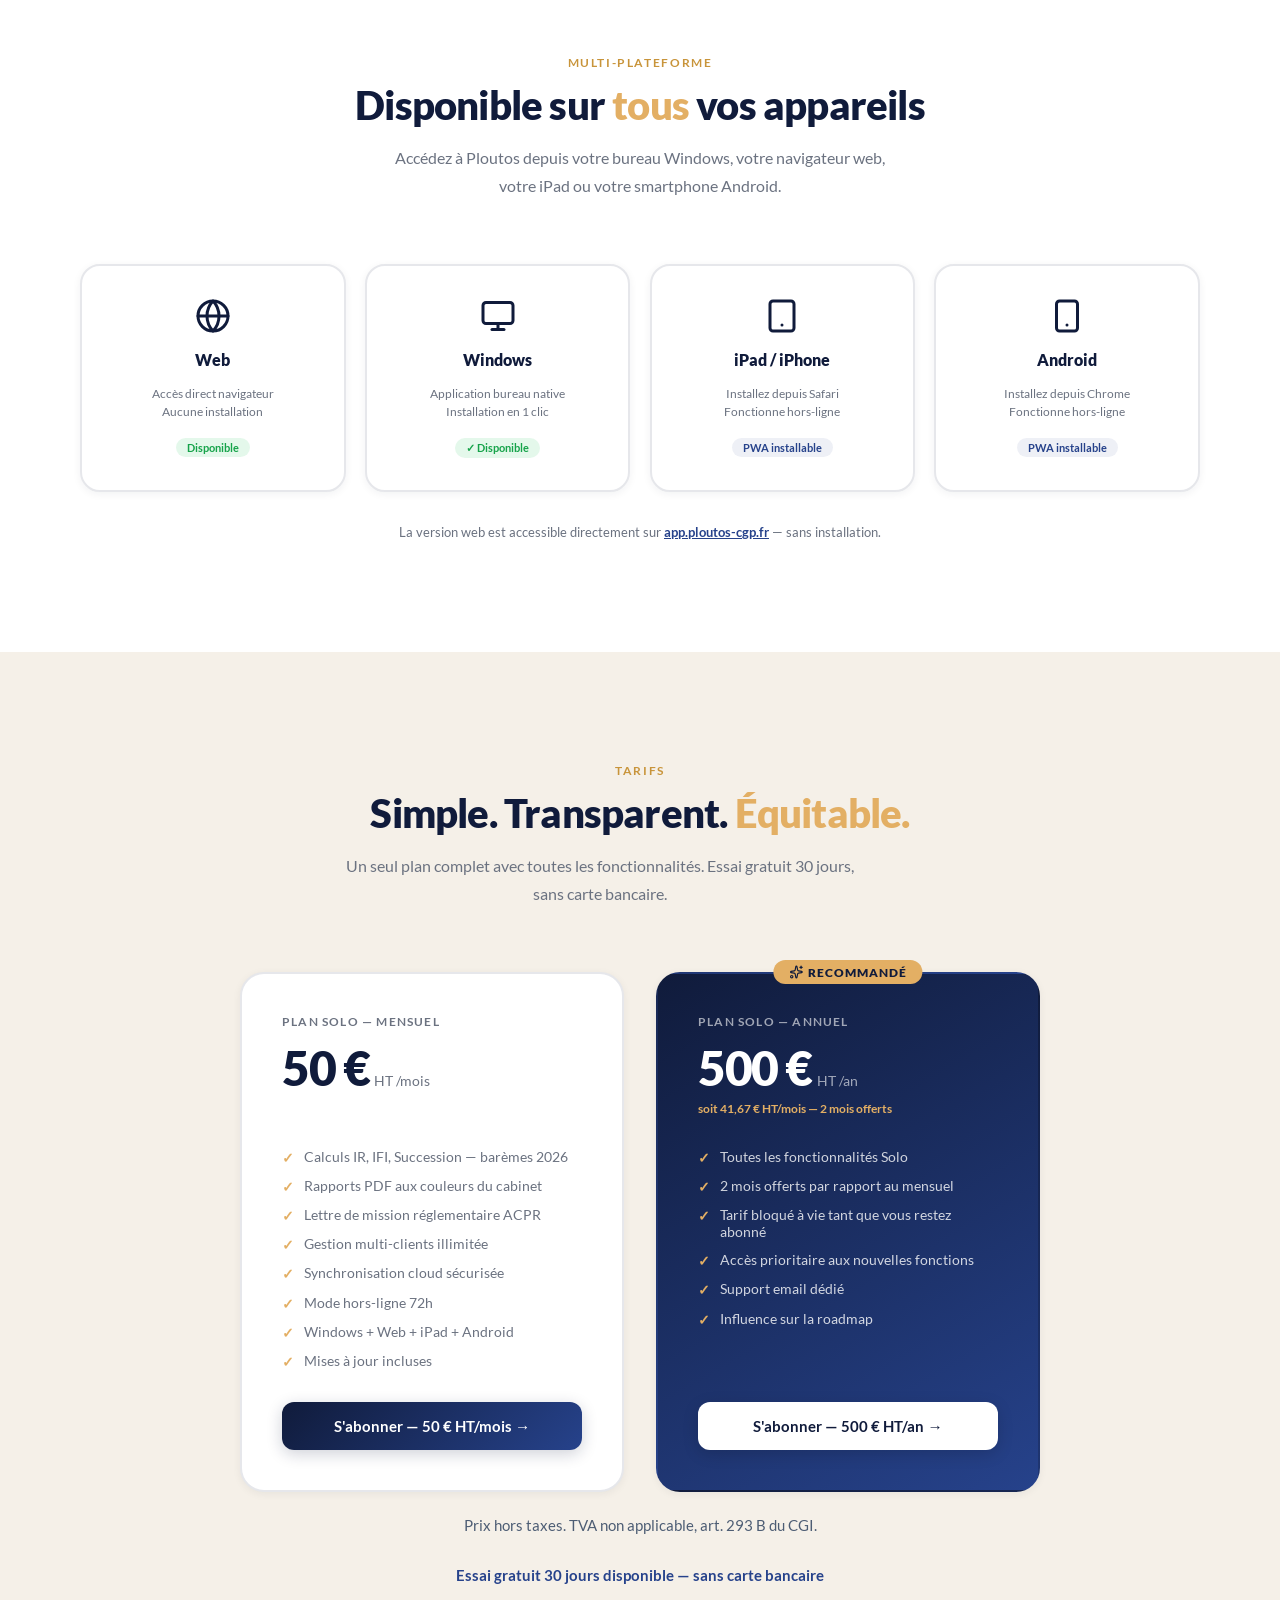
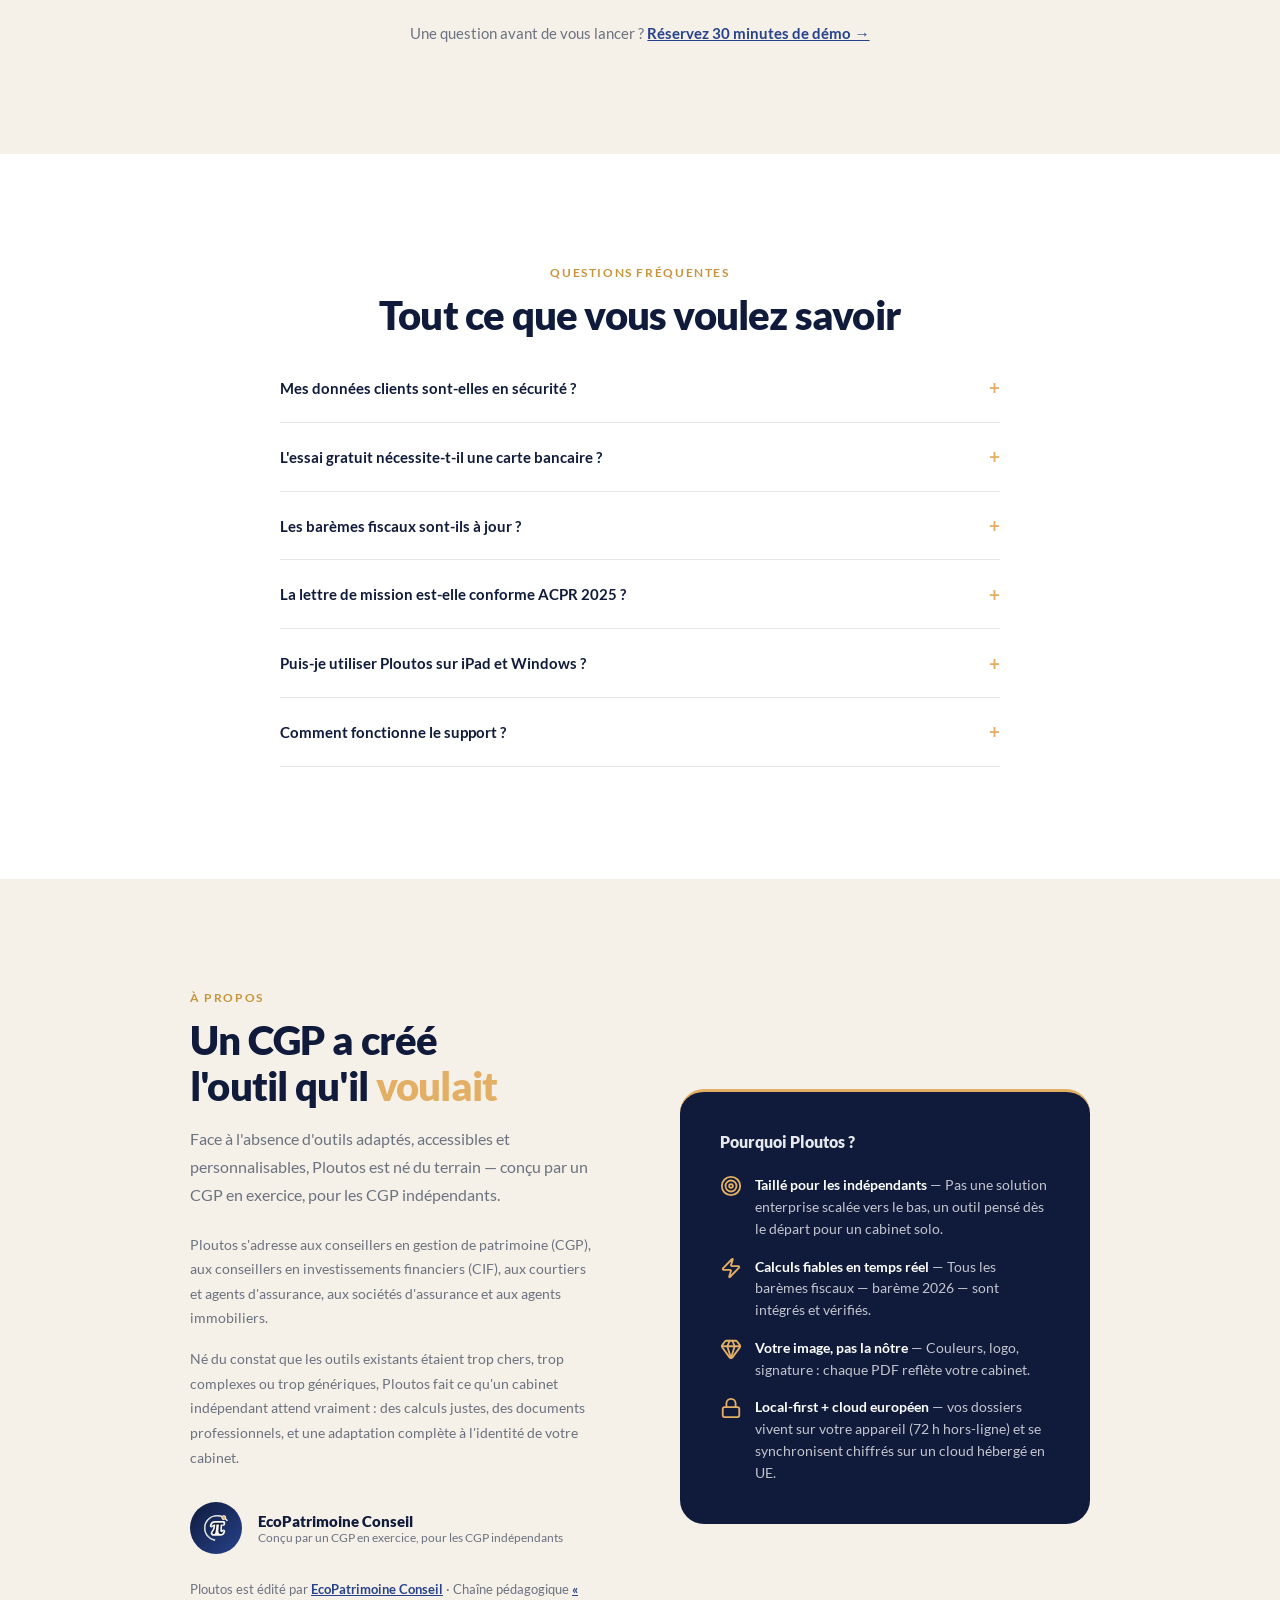
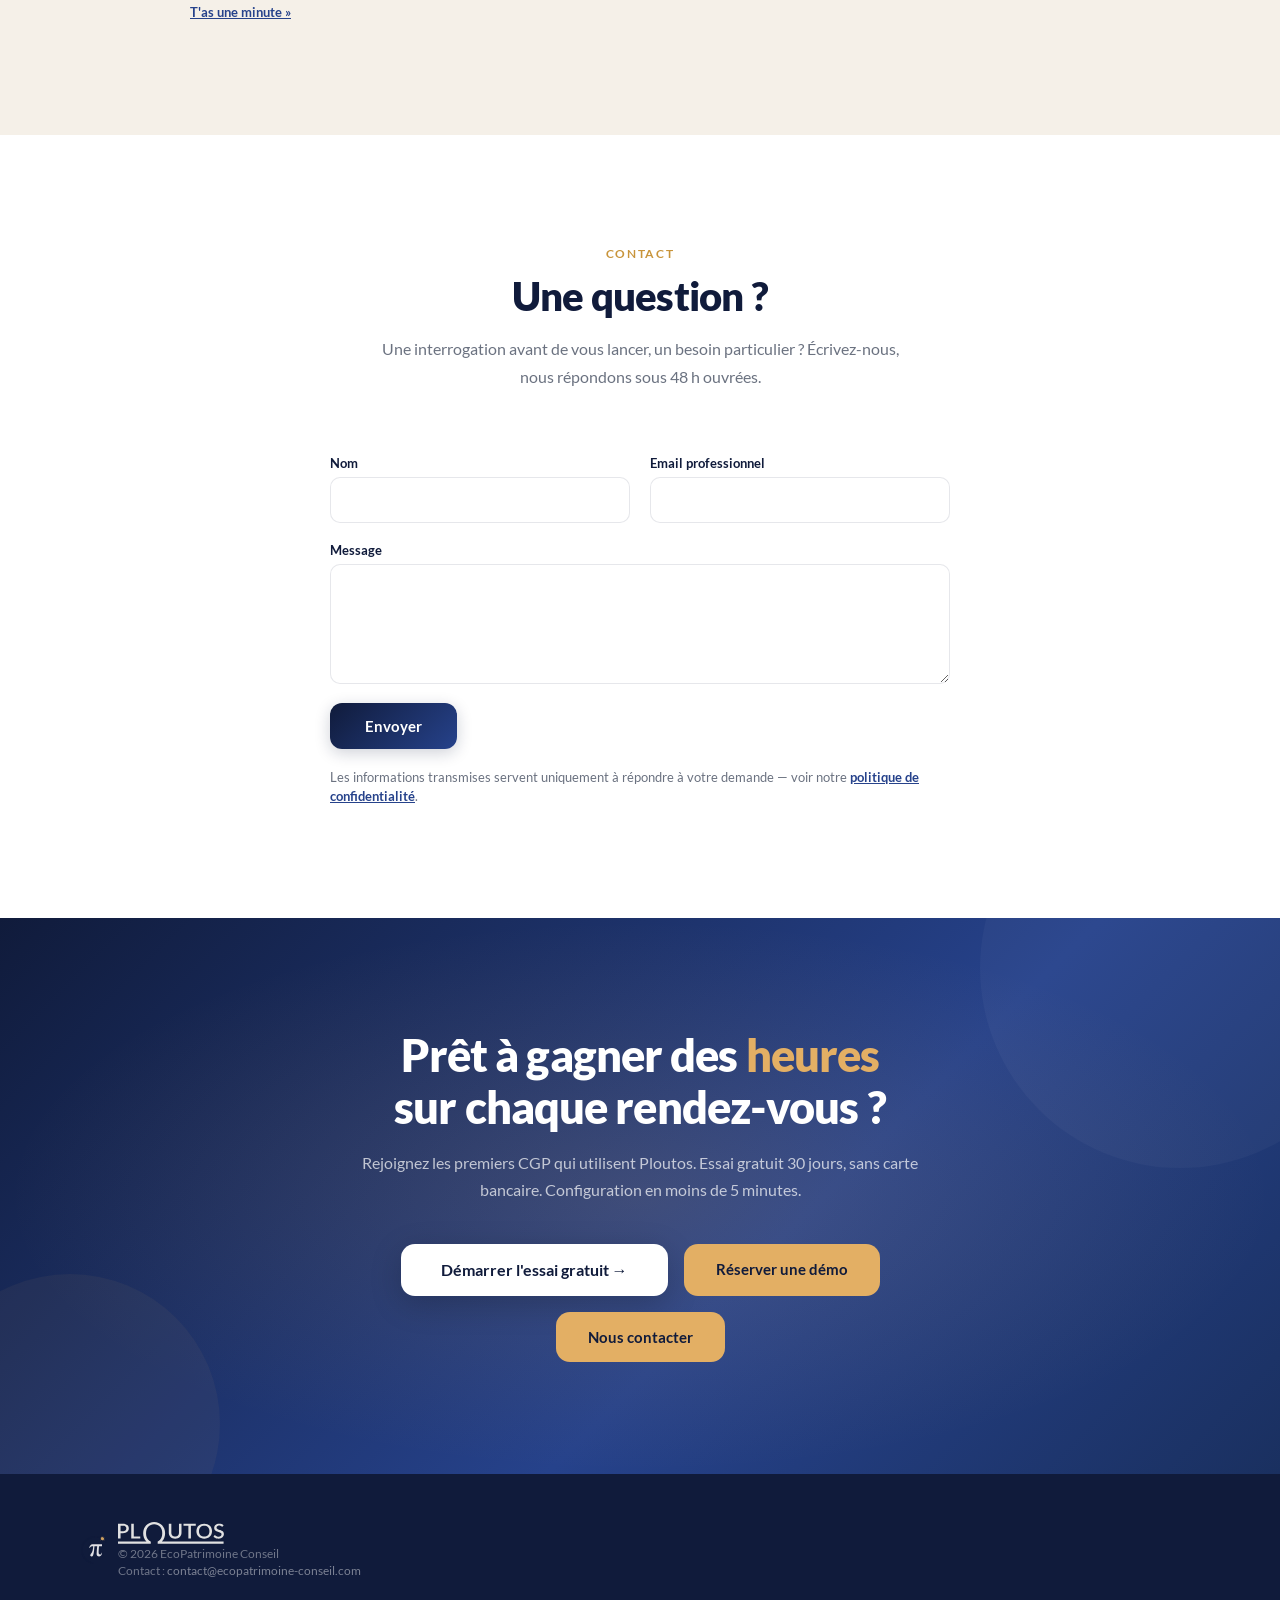
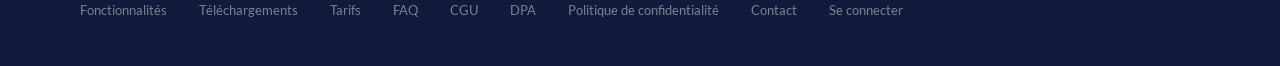
==== commit f4b17b46: "index.html: prix HT et mention art. 293 B, paragraphe des cibles, titre et description, offres hors " ====
--- a/index.html
+++ b/index.html
@@ -3,8 +3,8 @@
 <head>
 <meta charset="UTF-8">
 <meta name="viewport" content="width=device-width, initial-scale=1.0">
-<title>Ploutos — Le logiciel patrimonial des CGP indépendants</title>
-<meta name="description" content="Ploutos est le logiciel de gestion patrimoniale conçu pour les CGP indépendants. Calculs IR, IFI, Succession, barèmes fiscaux 2026. Rapports PDF aux couleurs de votre cabinet. Essai gratuit 30 jours.">
+<title>Ploutos — Logiciel patrimonial pour CGP, CIF et courtiers</title>
+<meta name="description" content="Logiciel de gestion de patrimoine pour CGP, CIF, courtiers et agents d'assurance : bilan, succession, prévoyance, documents. Essai gratuit 30 jours.">
 <meta name="robots" content="index, follow">
 <link rel="canonical" href="https://ploutos-cgp.fr/">
 <link rel="icon" type="image/x-icon" href="/favicon.ico" />
@@ -13,12 +13,16 @@
 <link rel="apple-touch-icon" sizes="180x180" href="/apple-touch-icon.png" />
 <meta property="og:type" content="website">
 <meta property="og:url" content="https://ploutos-cgp.fr/">
-<meta property="og:title" content="Ploutos — Le logiciel patrimonial des CGP indépendants">
-<meta property="og:description" content="Barèmes fiscaux 2026, rapports PDF personnalisés, gestion multi-clients. Essai gratuit 30 jours, sans carte bancaire.">
+<meta property="og:title" content="Ploutos — Logiciel patrimonial pour CGP, CIF et courtiers">
+<meta property="og:description" content="Logiciel de gestion de patrimoine pour CGP, CIF, courtiers et agents d'assurance : bilan, succession, prévoyance, documents. Essai gratuit 30 jours.">
 <meta property="og:image" content="https://ploutos-cgp.fr/og-image.png">
+<meta property="og:image:width" content="1200">
+<meta property="og:image:height" content="630">
+<meta property="og:locale" content="fr_FR">
+<meta property="og:site_name" content="Ploutos">
 <meta name="twitter:card" content="summary_large_image">
-<meta name="twitter:title" content="Ploutos — Le logiciel patrimonial des CGP indépendants">
-<meta name="twitter:description" content="Barèmes fiscaux 2026, rapports PDF personnalisés, gestion multi-clients. Essai gratuit 30 jours, sans carte bancaire.">
+<meta name="twitter:title" content="Ploutos — Logiciel patrimonial pour CGP, CIF et courtiers">
+<meta name="twitter:description" content="Logiciel de gestion de patrimoine pour CGP, CIF, courtiers et agents d'assurance : bilan, succession, prévoyance, documents. Essai gratuit 30 jours.">
 <meta name="twitter:image" content="https://ploutos-cgp.fr/og-image.png">
 <link rel="preload" as="font" type="font/woff2" href="/fonts/lato-latin-400-normal.woff2" crossorigin>
 <style>
@@ -197,6 +201,7 @@
 .featured .price-period { color: rgba(255,255,255,0.6); }
 .price-note { font-size: 0.78rem; color: var(--gold-dark); font-weight: 700; margin-bottom: 2rem; min-height: 1.2em; }
 .featured .price-note { color: var(--gold); }
+.price-tax-note { text-align: center; margin-top: 1.5rem; font-size: 0.92rem; color: #4D5D74; }
 .pricing-list { list-style: none; margin-bottom: 2rem; display: flex; flex-direction: column; gap: 0.7rem; }
 .pricing-list li { display: flex; align-items: flex-start; gap: 0.6rem; font-size: 0.88rem; color: var(--muted); }
 .featured .pricing-list li { color: rgba(255,255,255,0.8); }
@@ -225,6 +230,7 @@
 .about { background: var(--cream2); }
 .about-inner { max-width: 900px; margin: 0 auto; display: grid; grid-template-columns: 1fr 1fr; gap: 5rem; align-items: center; }
 .about-text .section-sub { margin-bottom: 1.5rem; }
+.about-text .about-cibles { color: var(--muted); font-size: 0.88rem; line-height: 1.75; margin-bottom: 1rem; }
 .about-signature { display: flex; align-items: center; gap: 1rem; margin-top: 2rem; }
 .about-avatar { width: 52px; height: 52px; border-radius: 50%; background: linear-gradient(135deg, var(--navy), var(--sky)); display: flex; align-items: center; justify-content: center; color: white; font-weight: 900; font-size: 1.1rem; flex-shrink: 0; }
 .about-avatar img { width: 26px; height: 26px; object-fit: contain; }
@@ -347,28 +353,138 @@
       "@type": "Organization",
       "@id": "https://ploutos-cgp.fr/#organization",
       "name": "EcoPatrimoine Conseil",
-      "url": "https://ploutos-cgp.fr",
-      "logo": "https://ploutos-cgp.fr/logo.ploutos.png"
+      "legalName": "EcoPatrimoine Conseil",
+      "url": "https://ploutos-cgp.fr/",
+      "logo": "https://ploutos-cgp.fr/logo.ploutos.png",
+      "email": "contact@ecopatrimoine-conseil.com",
+      "address": {
+        "@type": "PostalAddress",
+        "streetAddress": "6 rue Mirabeau",
+        "postalCode": "66000",
+        "addressLocality": "Perpignan",
+        "addressCountry": "FR"
+      },
+      "identifier": {
+        "@type": "PropertyValue",
+        "name": "RCS Perpignan",
+        "value": "909 388 373"
+      },
+      "sameAs": [
+        "https://www.ecopatrimoine-conseil.com",
+        "https://www.youtube.com/@ecopatrimoineconseil"
+      ]
+    },
+    {
+      "@type": "WebSite",
+      "@id": "https://ploutos-cgp.fr/#website",
+      "name": "Ploutos",
+      "url": "https://ploutos-cgp.fr/",
+      "inLanguage": "fr",
+      "publisher": {
+        "@id": "https://ploutos-cgp.fr/#organization"
+      }
     },
     {
       "@type": "SoftwareApplication",
+      "@id": "https://ploutos-cgp.fr/#software",
       "name": "Ploutos",
+      "url": "https://ploutos-cgp.fr/",
       "applicationCategory": "FinanceApplication",
       "operatingSystem": "Web, Windows, iPadOS, Android",
       "description": "Logiciel de gestion patrimoniale pour CGP indépendants : calculs IR, IFI, succession, prévoyance, rapports PDF personnalisés.",
-      "publisher": { "@id": "https://ploutos-cgp.fr/#organization" },
+      "audience": {
+        "@type": "Audience",
+        "audienceType": "Ploutos s'adresse aux conseillers en gestion de patrimoine (CGP), aux conseillers en investissements financiers (CIF), aux courtiers et agents d'assurance, aux sociétés d'assurance et aux agents immobiliers."
+      },
+      "image": "https://ploutos-cgp.fr/og-image.png",
+      "screenshot": [
+        {
+          "@type": "ImageObject",
+          "contentUrl": "https://ploutos-cgp.fr/img/capture-ir.png",
+          "caption": "Écran Ploutos — calcul d'impôt sur le revenu avec barème par tranches",
+          "width": 1238,
+          "height": 1139
+        },
+        {
+          "@type": "ImageObject",
+          "contentUrl": "https://ploutos-cgp.fr/img/capture-prevoyance.png",
+          "caption": "Écran Ploutos — projection de prévoyance : arrêt de travail et invalidité",
+          "width": 1238,
+          "height": 1185
+        },
+        {
+          "@type": "ImageObject",
+          "contentUrl": "https://ploutos-cgp.fr/img/capture-succession.png",
+          "caption": "Écran Ploutos — succession et assurance-vie, net reçu par bénéficiaire",
+          "width": 1238,
+          "height": 934
+        },
+        {
+          "@type": "ImageObject",
+          "contentUrl": "https://ploutos-cgp.fr/img/capture-hypotheses.png",
+          "caption": "Écran Ploutos — comparateur d'hypothèses patrimoniales côte à côte",
+          "width": 1234,
+          "height": 1182
+        },
+        {
+          "@type": "ImageObject",
+          "contentUrl": "https://ploutos-cgp.fr/img/capture-prevoyance-coll.png",
+          "caption": "Écran Ploutos — audit d'une prévoyance collective d'entreprise",
+          "width": 1244,
+          "height": 1205
+        },
+        {
+          "@type": "ImageObject",
+          "contentUrl": "https://ploutos-cgp.fr/img/capture-lettre-mission.png",
+          "caption": "Écran Ploutos — génération de la lettre de mission et du rapport patrimonial",
+          "width": 1240,
+          "height": 1119
+        }
+      ],
+      "featureList": [
+        "Calculs IR, IFI, Succession — barèmes 2026",
+        "Comparateur d'hypothèses",
+        "Rapports PDF aux couleurs du cabinet",
+        "Lettre de mission réglementaire ACPR",
+        "Gestion multi-clients illimitée",
+        "Synchronisation cloud sécurisée",
+        "Mode hors-ligne 72h",
+        "Identité visuelle complète",
+        "Windows + Web + iPad + Android",
+        "Mises à jour incluses"
+      ],
+      "inLanguage": "fr",
+      "publisher": {
+        "@id": "https://ploutos-cgp.fr/#organization"
+      },
       "offers": [
         {
           "@type": "Offer",
-          "name": "Abonnement mensuel",
+          "name": "Plan Solo — Mensuel",
+          "url": "https://buy.stripe.com/aFaeVe90DdKM5lMeQD9fW01",
           "price": "50",
-          "priceCurrency": "EUR"
+          "priceCurrency": "EUR",
+          "priceSpecification": {
+            "@type": "UnitPriceSpecification",
+            "price": "50",
+            "priceCurrency": "EUR",
+            "valueAddedTaxIncluded": false,
+            "unitCode": "MON"
+          }
         },
         {
           "@type": "Offer",
-          "name": "Abonnement annuel",
+          "name": "Plan Solo — Annuel",
+          "url": "https://buy.stripe.com/28E7sMdgT5eg29A8sf9fW00",
           "price": "500",
-          "priceCurrency": "EUR"
+          "priceCurrency": "EUR",
+          "priceSpecification": {
+            "@type": "UnitPriceSpecification",
+            "price": "500",
+            "priceCurrency": "EUR",
+            "valueAddedTaxIncluded": false,
+            "unitCode": "ANN"
+          }
         }
       ]
     },
@@ -634,8 +750,8 @@
     <div class="pricing-card">
       <div class="pricing-plan">Plan Solo — Mensuel</div>
       <div class="pricing-amount">
-        <span class="price-big">50€</span>
-        <span class="price-period">/mois</span>
+        <span class="price-big">50&nbsp;€</span>
+        <span class="price-period">HT /mois</span>
       </div>
       <div class="price-note">&nbsp;</div>
       <ul class="pricing-list">
@@ -648,16 +764,16 @@
         <li>Windows + Web + iPad + Android</li>
         <li>Mises à jour incluses</li>
       </ul>
-      <a href="https://buy.stripe.com/aFaeVe90DdKM5lMeQD9fW01" class="btn-pricing solid">S'abonner — 50 €/mois →</a>
+      <a href="https://buy.stripe.com/aFaeVe90DdKM5lMeQD9fW01" class="btn-pricing solid">S'abonner — 50 € HT/mois →</a>
     </div>
     <div class="pricing-card featured">
       <div class="featured-badge"><svg viewBox="0 0 24 24" width="14" height="14" fill="none" stroke="currentColor" stroke-width="2" stroke-linecap="round" stroke-linejoin="round" aria-hidden="true" focusable="false" style="vertical-align:-2px;margin-right:5px"><path d="M11.017 2.814a1 1 0 0 1 1.966 0l1.051 5.558a2 2 0 0 0 1.594 1.594l5.558 1.051a1 1 0 0 1 0 1.966l-5.558 1.051a2 2 0 0 0-1.594 1.594l-1.051 5.558a1 1 0 0 1-1.966 0l-1.051-5.558a2 2 0 0 0-1.594-1.594l-5.558-1.051a1 1 0 0 1 0-1.966l5.558-1.051a2 2 0 0 0 1.594-1.594z" /> <path d="M20 2v4" /> <path d="M22 4h-4" /> <circle cx="4" cy="20" r="2" /></svg>Recommandé</div>
       <div class="pricing-plan">Plan Solo — Annuel</div>
       <div class="pricing-amount">
-        <span class="price-big" style="color:white;">500€</span>
-        <span class="price-period">/an</span>
+        <span class="price-big" style="color:white;">500&nbsp;€</span>
+        <span class="price-period">HT /an</span>
       </div>
-      <div class="price-note">soit 41,67€/mois — 2 mois offerts</div>
+      <div class="price-note">soit 41,67&nbsp;€ HT/mois — 2 mois offerts</div>
       <ul class="pricing-list">
         <li>Toutes les fonctionnalités Solo</li>
         <li>2 mois offerts par rapport au mensuel</li>
@@ -666,9 +782,10 @@
         <li>Support email dédié</li>
         <li>Influence sur la roadmap</li>
       </ul>
-      <a href="https://buy.stripe.com/28E7sMdgT5eg29A8sf9fW00" class="btn-pricing white">S'abonner — 500€/an →</a>
-    </div>
-  </div>
+      <a href="https://buy.stripe.com/28E7sMdgT5eg29A8sf9fW00" class="btn-pricing white">S'abonner — 500 € HT/an →</a>
+    </div>
+  </div>
+  <p class="price-tax-note">Prix hors taxes. TVA non applicable, art. 293 B du CGI.</p>
   <p class="text-center" style="margin-top:2rem;font-size:0.92rem;"><a href="/inscription" style="color:var(--sky);font-weight:700;text-decoration:none;">Essai gratuit 30 jours disponible — sans carte bancaire</a></p>
   <p class="text-center reveal" style="margin-top:2.5rem;color:var(--muted);font-size:0.95rem;">Une question avant de vous lancer ? <a href="https://cal.com/david-perry-ecopatrimoine-conseil-ftutid/demo-ploutos" target="_blank" rel="noopener" style="color:var(--sky);font-weight:700;">Réservez 30 minutes de démo →</a></p>
 </section>
@@ -712,6 +829,7 @@
       <div class="section-label">À propos</div>
       <h2 class="section-title">Un CGP a créé<br>l'outil qu'il <em>voulait</em></h2>
       <p class="section-sub">Face à l'absence d'outils adaptés, accessibles et personnalisables, Ploutos est né du terrain — conçu par un CGP en exercice, pour les CGP indépendants.</p>
+      <p class="about-cibles">Ploutos s'adresse aux conseillers en gestion de patrimoine (CGP), aux conseillers en investissements financiers (CIF), aux courtiers et agents d'assurance, aux sociétés d'assurance et aux agents immobiliers.</p>
       <p style="color:var(--muted);font-size:0.88rem;line-height:1.75;margin-bottom:1rem;">Né du constat que les outils existants étaient trop chers, trop complexes ou trop génériques, Ploutos fait ce qu'un cabinet indépendant attend vraiment : des calculs justes, des documents professionnels, et une adaptation complète à l'identité de votre cabinet.</p>
       <div class="about-signature">
         <div class="about-avatar"><img src="logo.ploutos.clair.svg" alt=""></div>
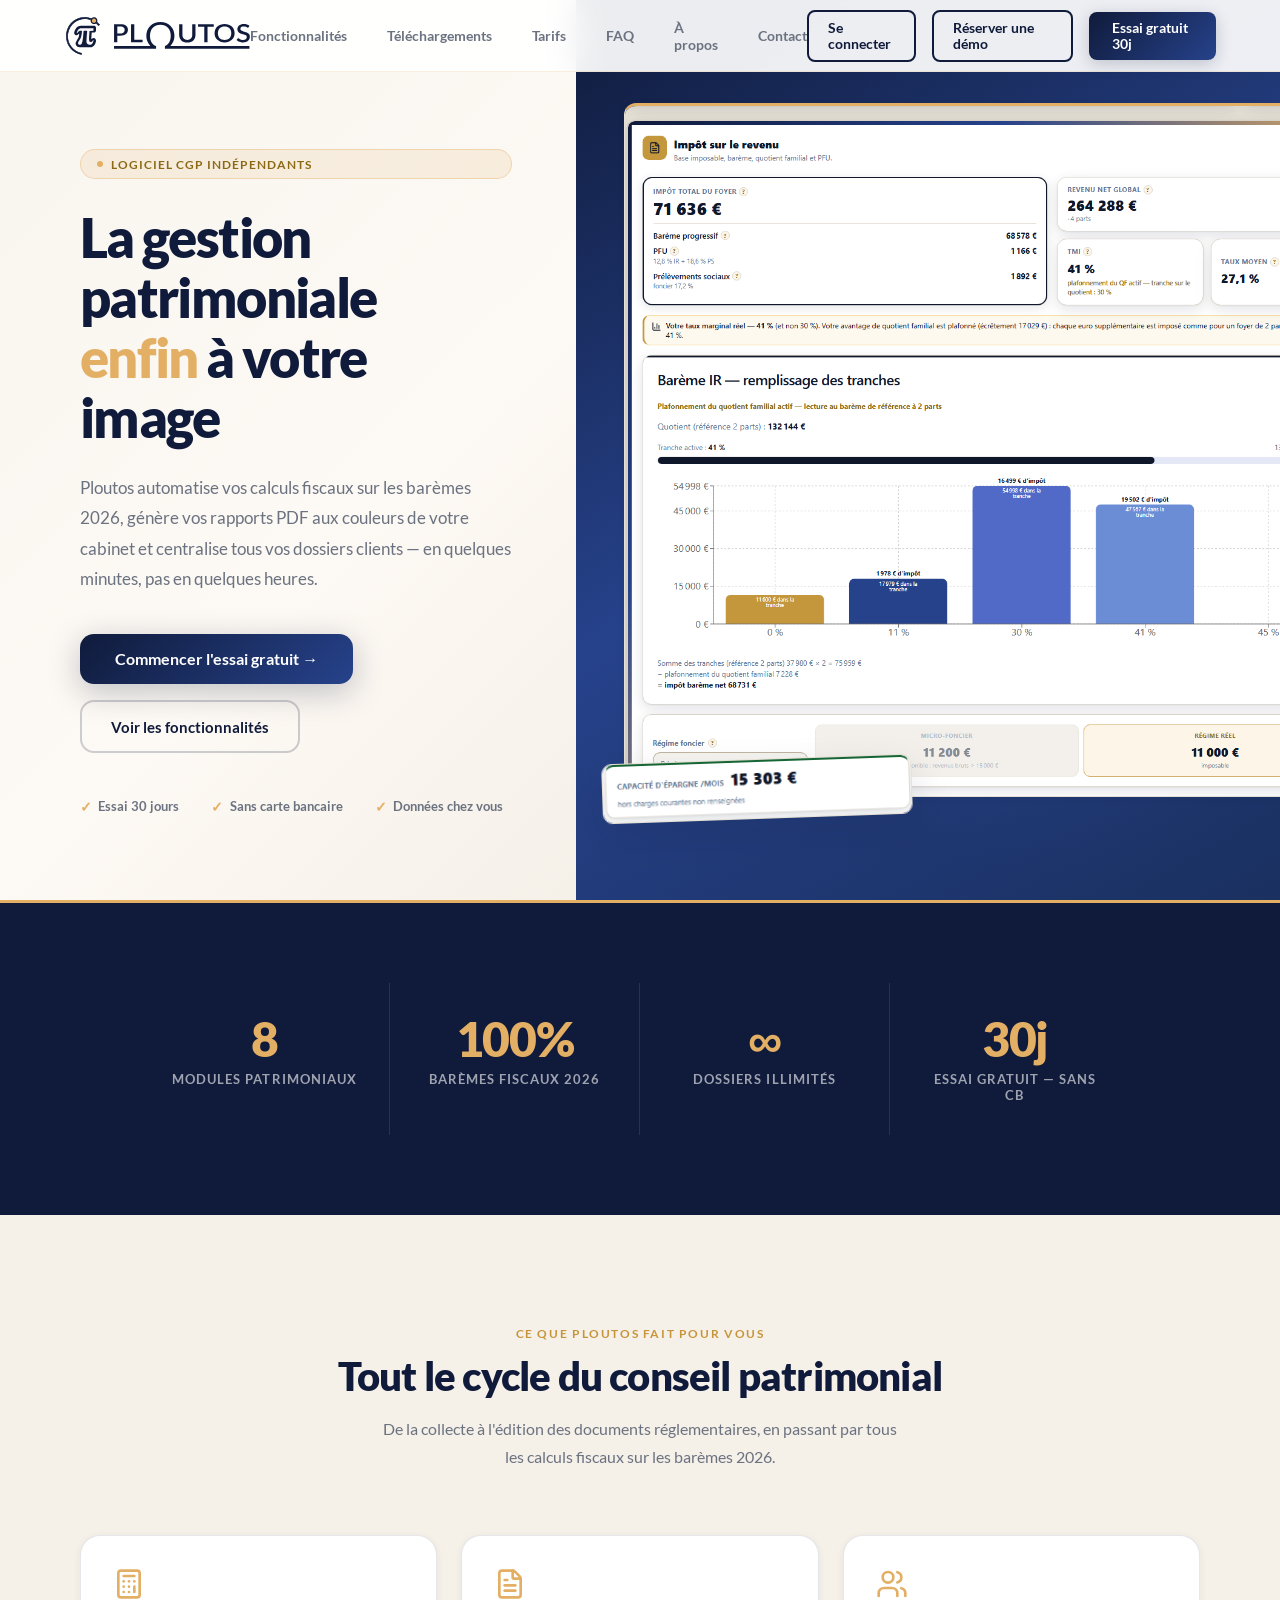
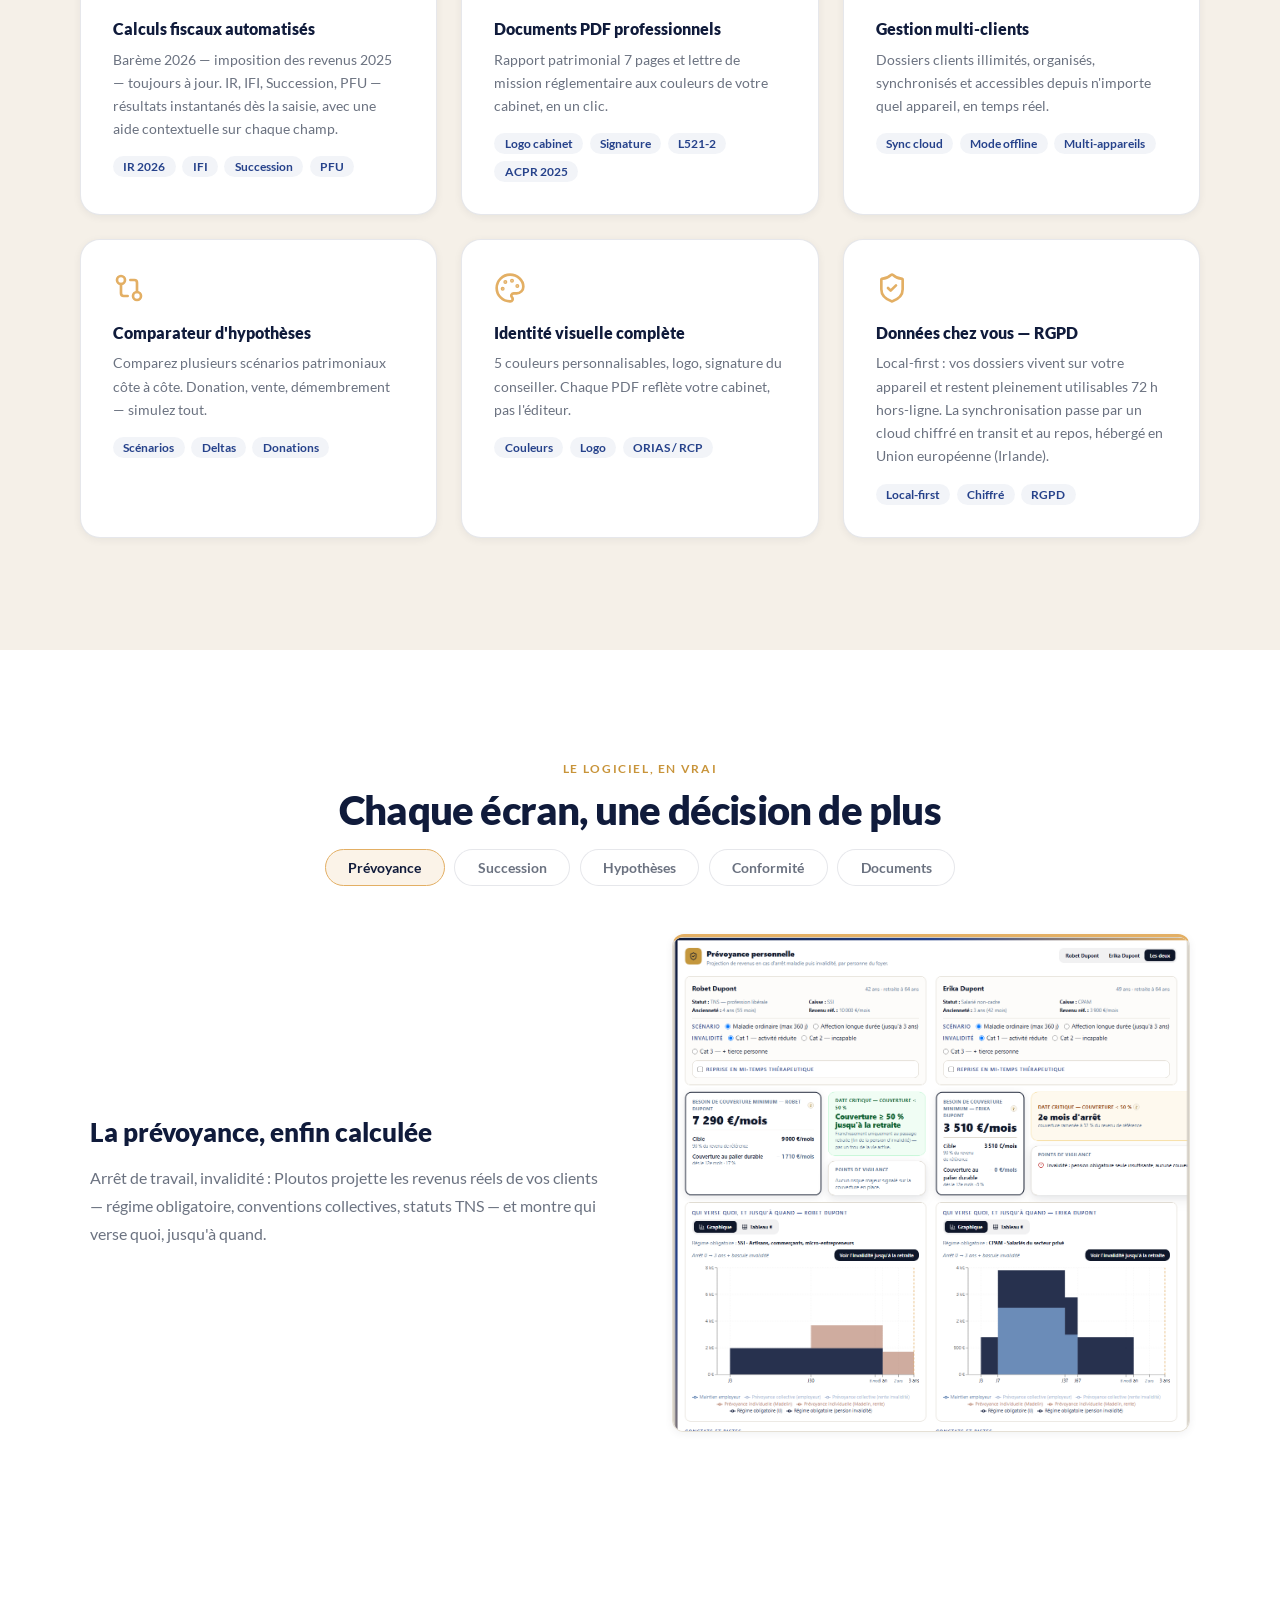
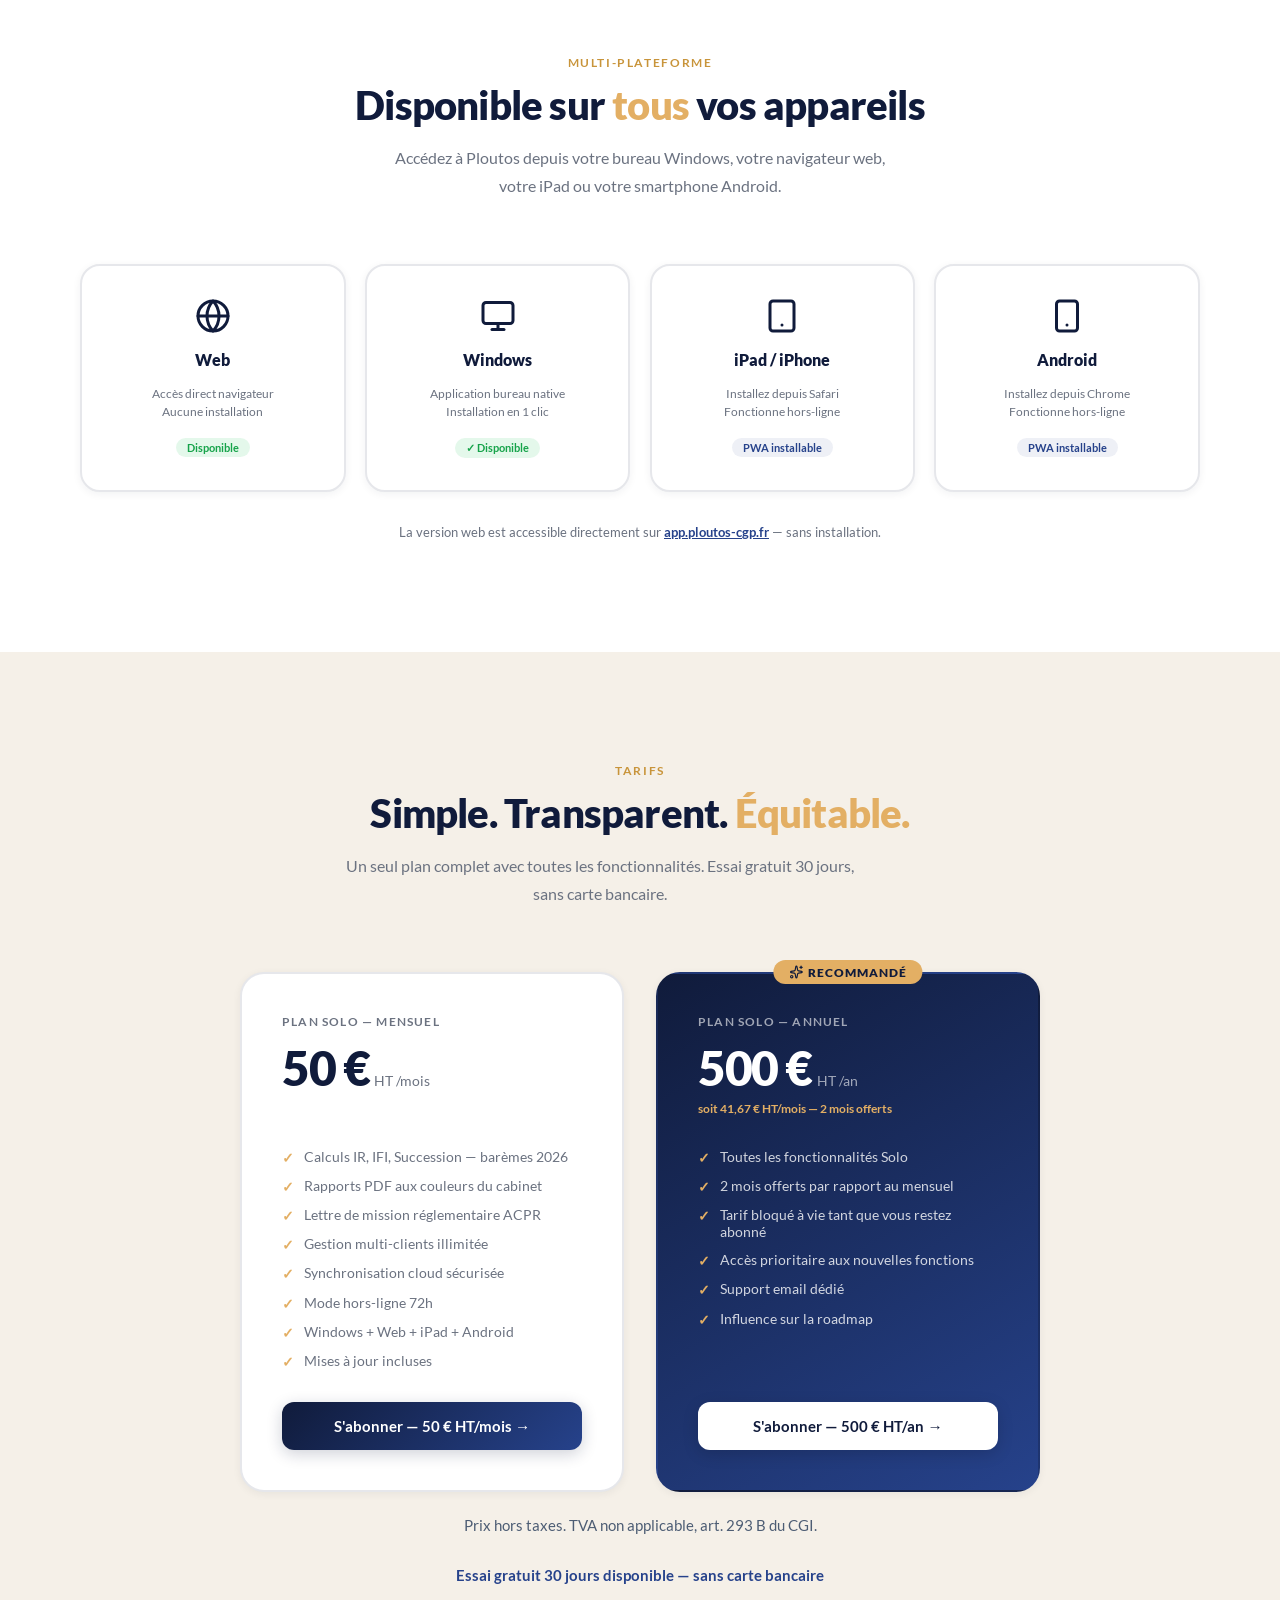
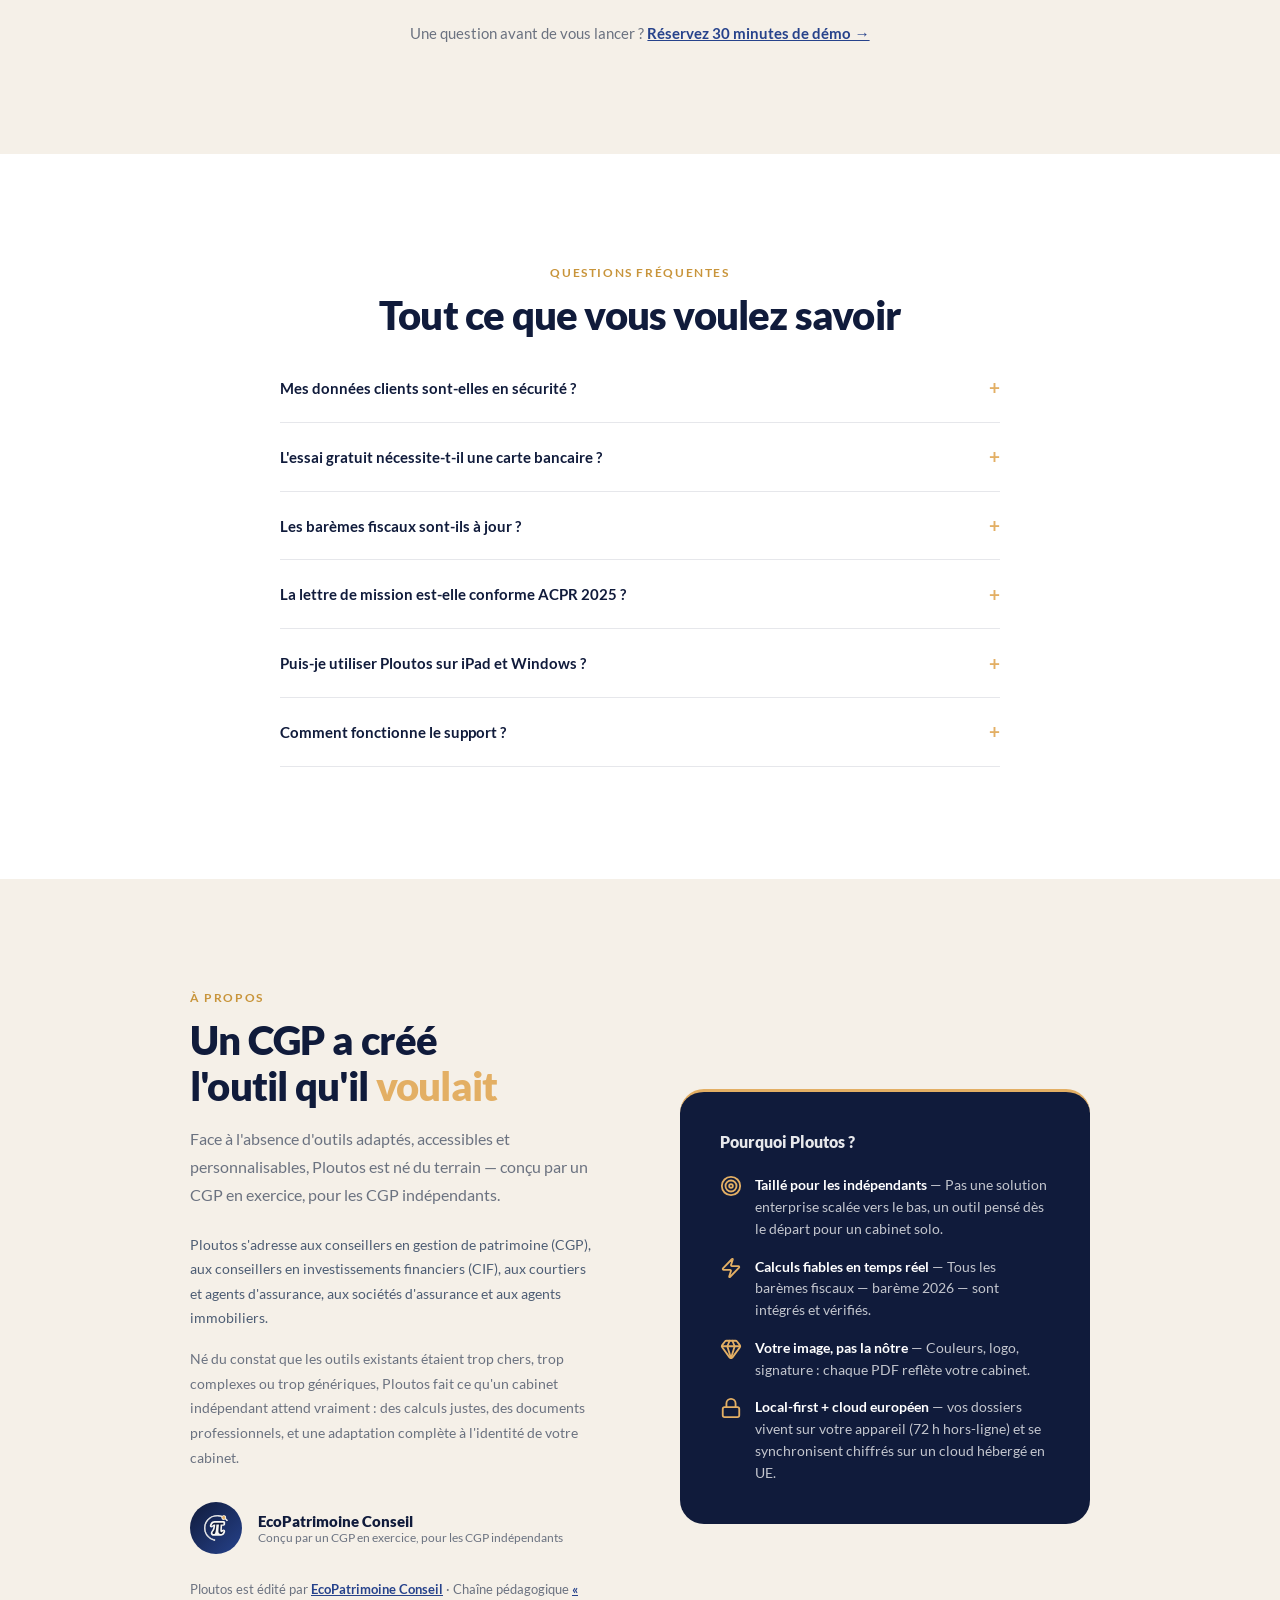
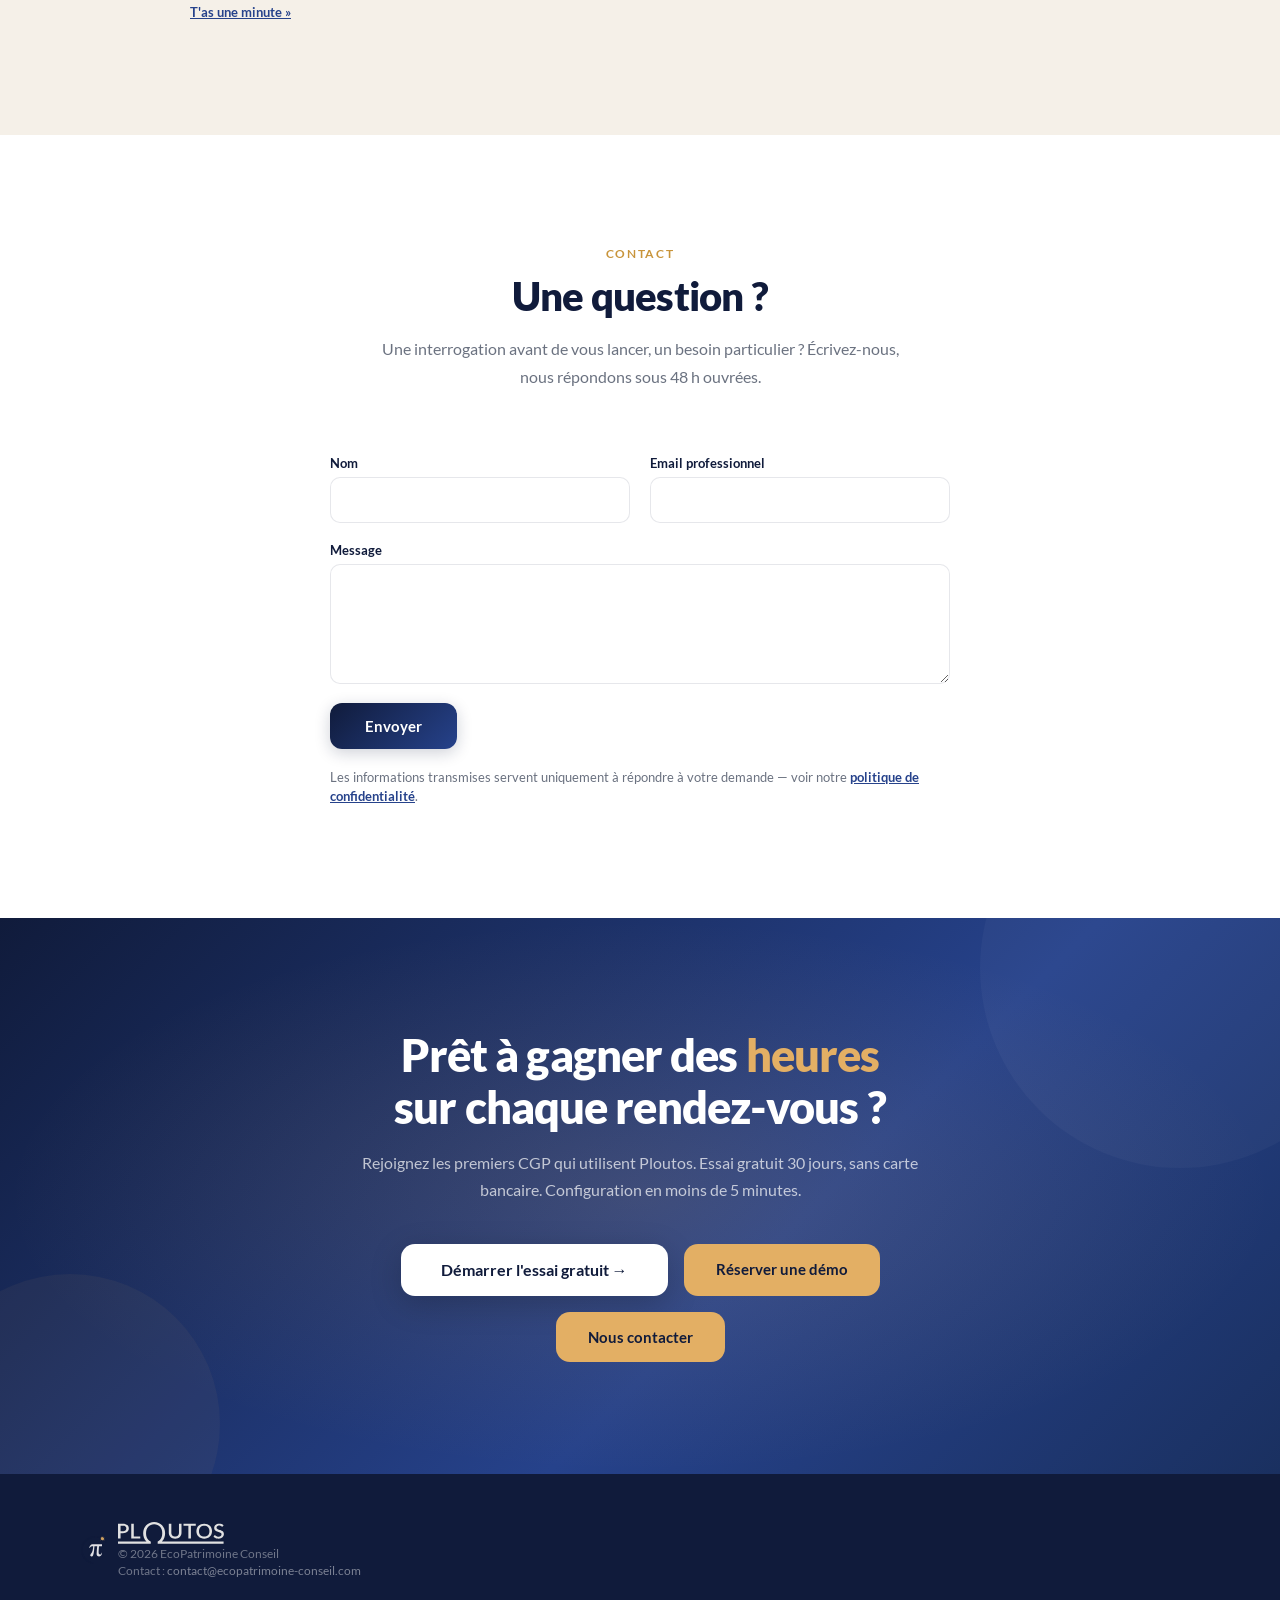
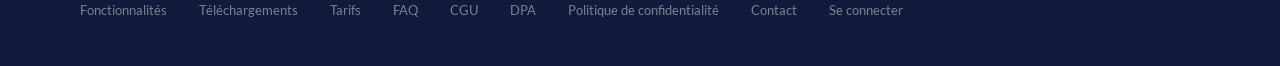
==== commit aaf6d1fc: "index.html: paragraphe des cibles en #4D5D74, description SoftwareApplication reprend les cibles (S1" ====
--- a/index.html
+++ b/index.html
@@ -230,7 +230,7 @@
 .about { background: var(--cream2); }
 .about-inner { max-width: 900px; margin: 0 auto; display: grid; grid-template-columns: 1fr 1fr; gap: 5rem; align-items: center; }
 .about-text .section-sub { margin-bottom: 1.5rem; }
-.about-text .about-cibles { color: var(--muted); font-size: 0.88rem; line-height: 1.75; margin-bottom: 1rem; }
+.about-text .about-cibles { color: #4D5D74; font-size: 0.88rem; line-height: 1.75; margin-bottom: 1rem; }
 .about-signature { display: flex; align-items: center; gap: 1rem; margin-top: 2rem; }
 .about-avatar { width: 52px; height: 52px; border-radius: 50%; background: linear-gradient(135deg, var(--navy), var(--sky)); display: flex; align-items: center; justify-content: center; color: white; font-weight: 900; font-size: 1.1rem; flex-shrink: 0; }
 .about-avatar img { width: 26px; height: 26px; object-fit: contain; }
@@ -391,7 +391,7 @@
       "url": "https://ploutos-cgp.fr/",
       "applicationCategory": "FinanceApplication",
       "operatingSystem": "Web, Windows, iPadOS, Android",
-      "description": "Logiciel de gestion patrimoniale pour CGP indépendants : calculs IR, IFI, succession, prévoyance, rapports PDF personnalisés.",
+      "description": "Logiciel de gestion de patrimoine pour CGP, CIF, courtiers et agents d'assurance : bilan, succession, prévoyance, documents réglementaires.",
       "audience": {
         "@type": "Audience",
         "audienceType": "Ploutos s'adresse aux conseillers en gestion de patrimoine (CGP), aux conseillers en investissements financiers (CIF), aux courtiers et agents d'assurance, aux sociétés d'assurance et aux agents immobiliers."
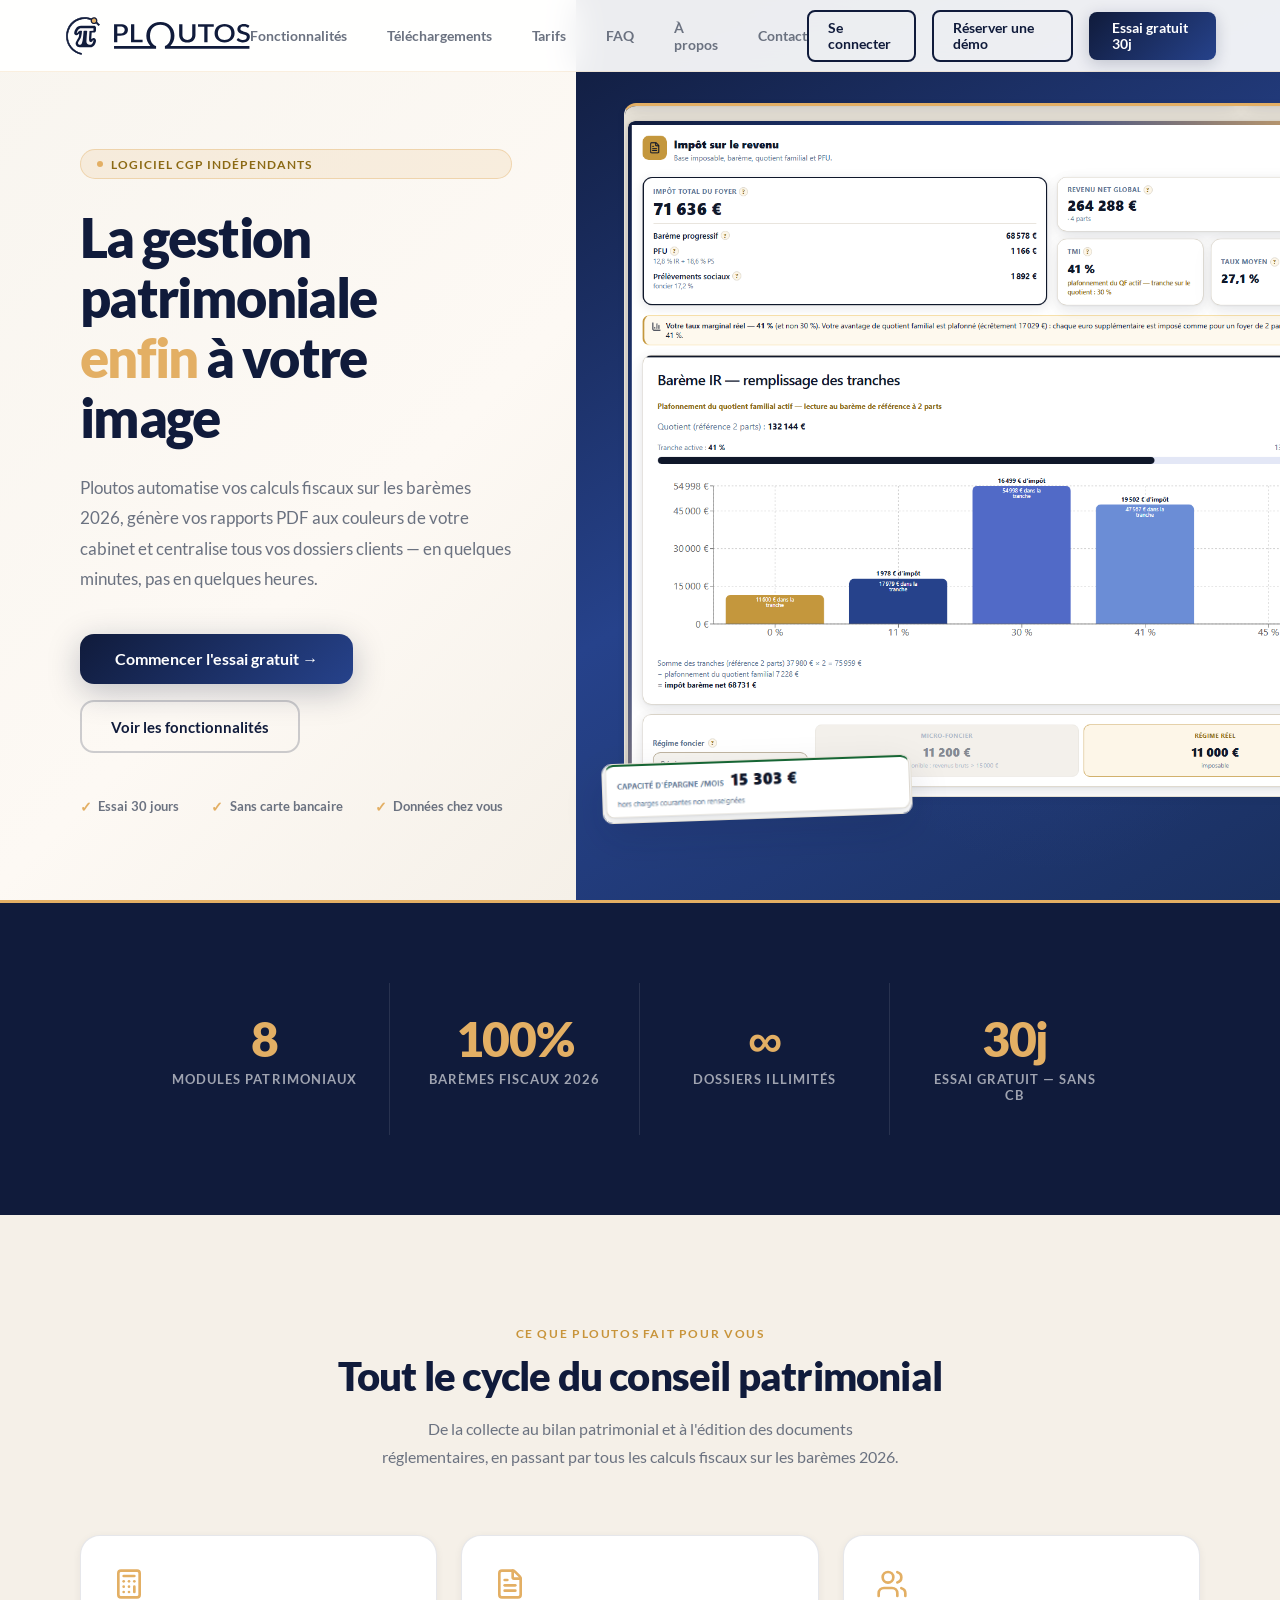
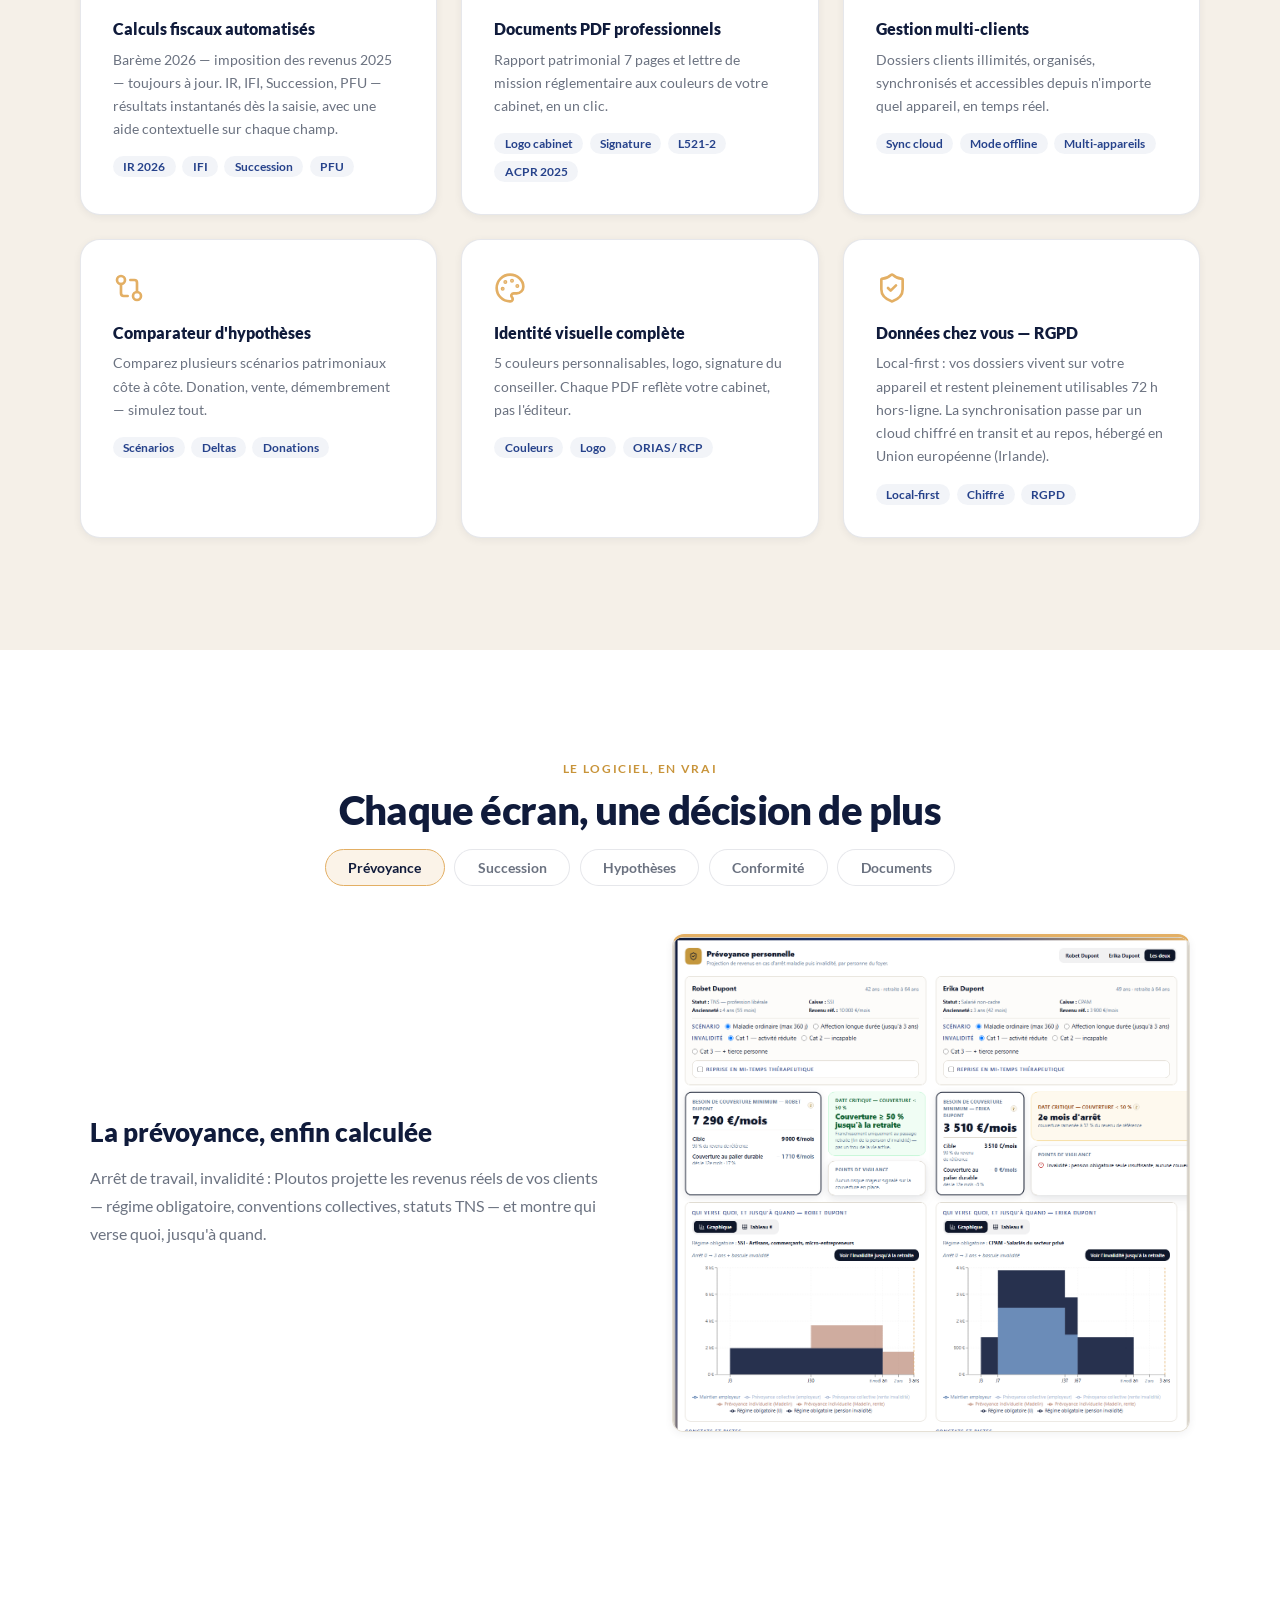
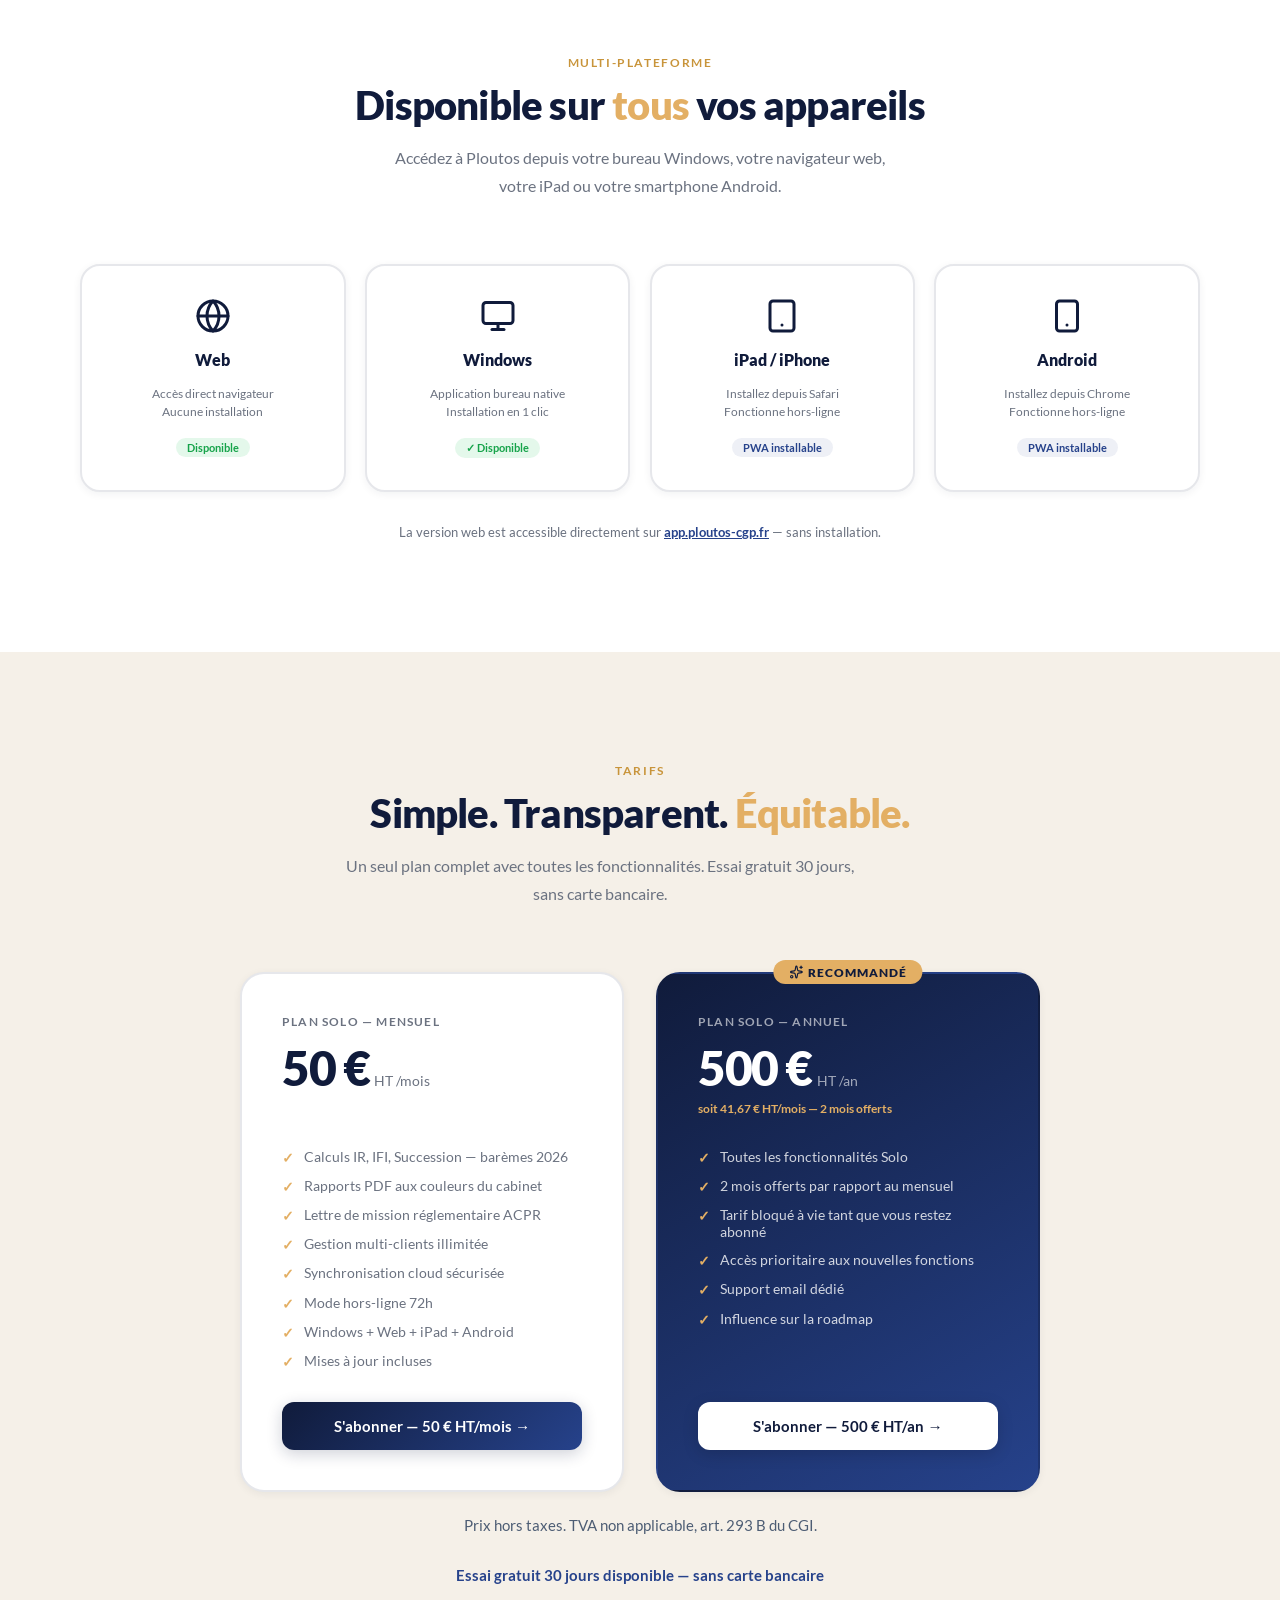
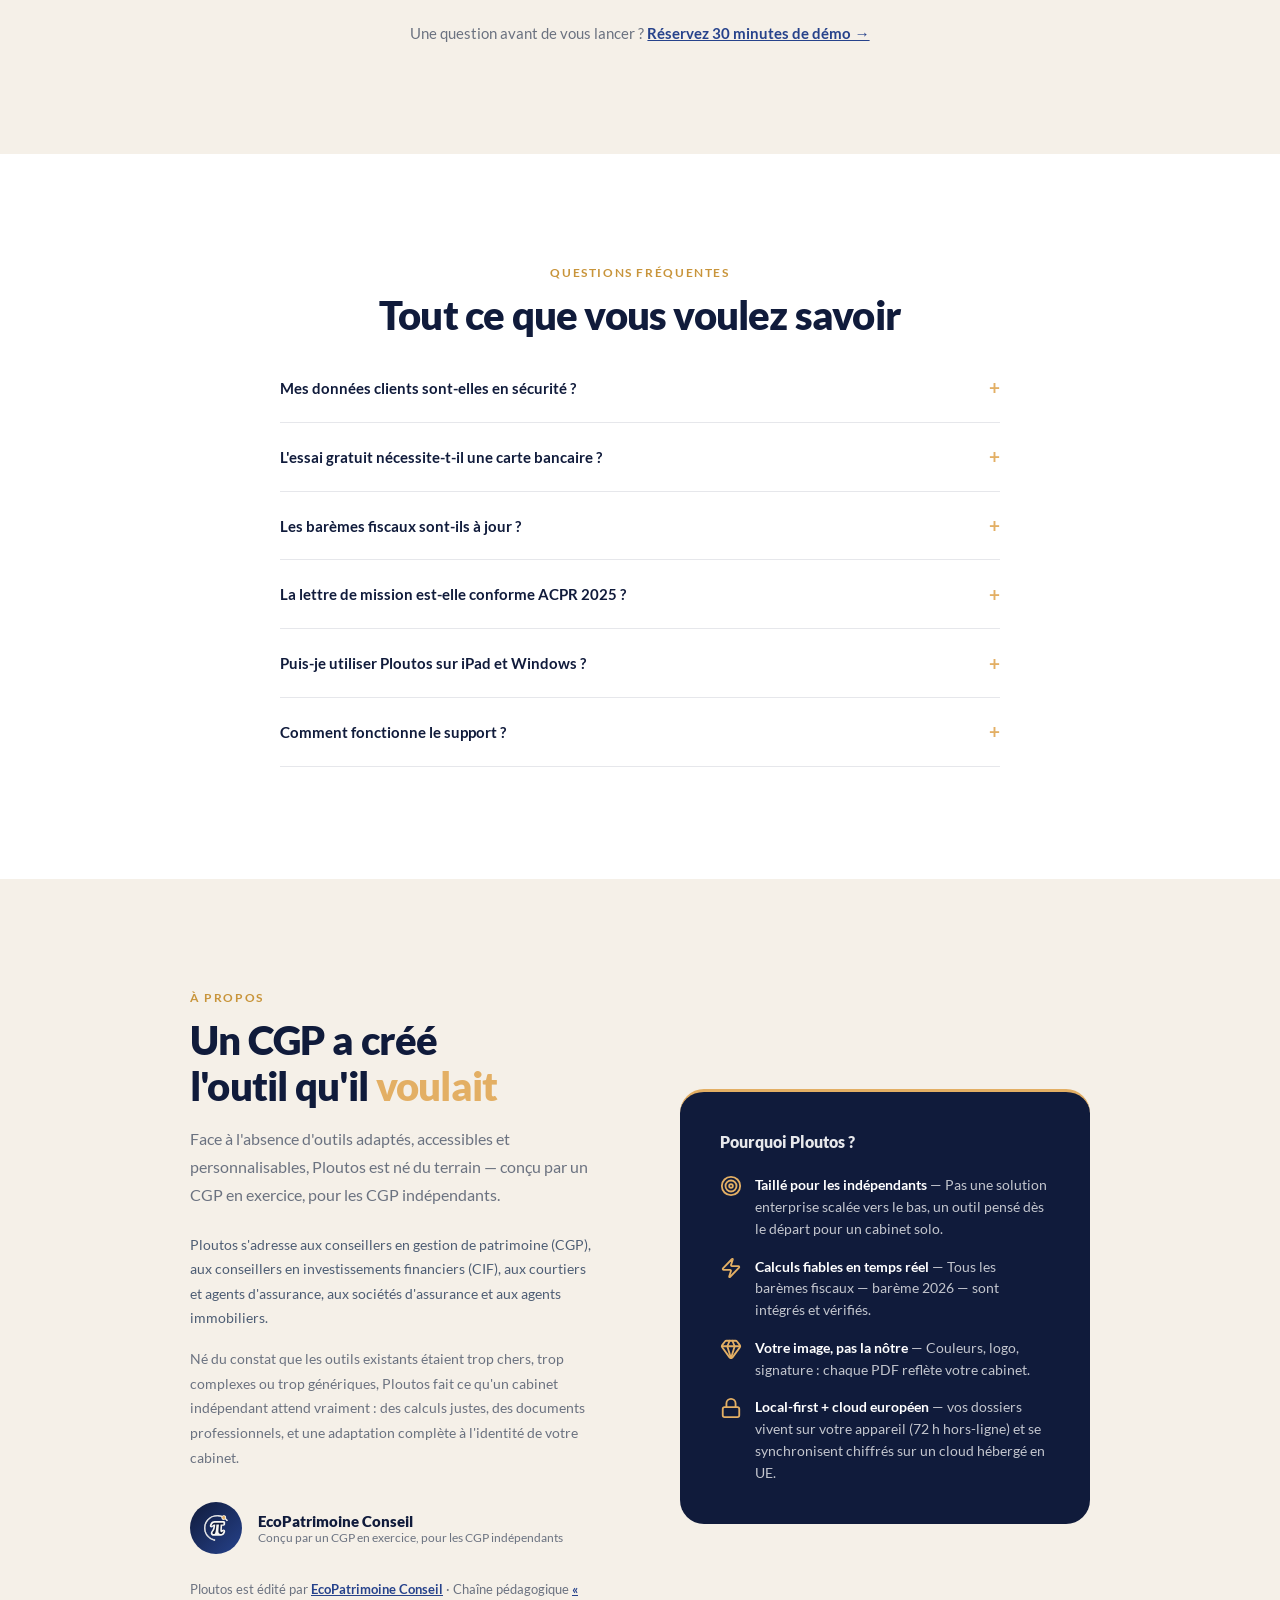
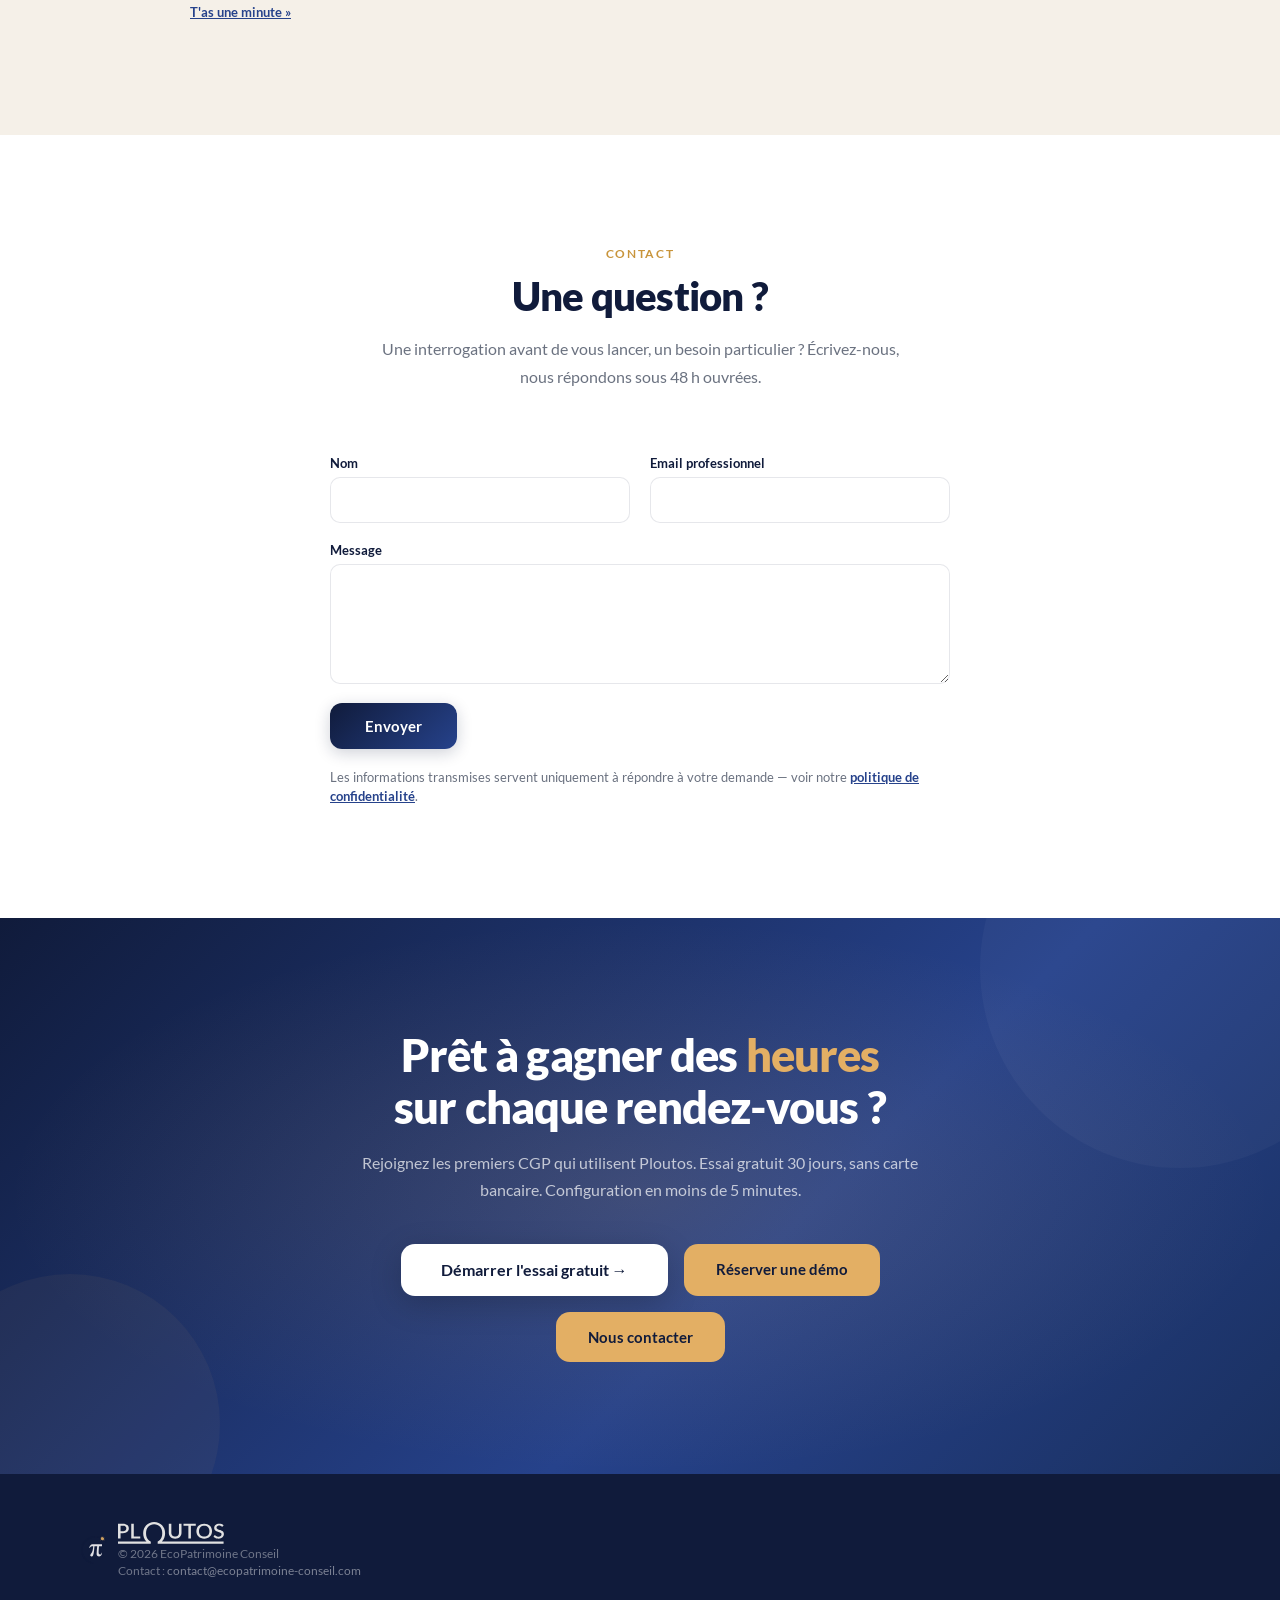
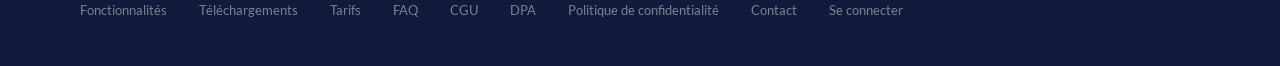
==== commit 497a83f2: "index.html: introduction de Fonctionnalites, bilan patrimonial ecrit sur la page (S1-bis, retouche)" ====
--- a/index.html
+++ b/index.html
@@ -606,7 +606,7 @@
 <section class="section features-bg" id="fonctionnalites">
   <div class="section-label text-center reveal">Ce que Ploutos fait pour vous</div>
   <h2 class="section-title text-center reveal reveal-delay-1">Tout le cycle du conseil patrimonial</h2>
-  <p class="section-sub text-center reveal reveal-delay-2">De la collecte à l'édition des documents réglementaires, en passant par tous les calculs fiscaux sur les barèmes 2026.</p>
+  <p class="section-sub text-center reveal reveal-delay-2">De la collecte au bilan patrimonial et à l'édition des documents réglementaires, en passant par tous les calculs fiscaux sur les barèmes 2026.</p>
   <div class="features-grid">
     <div class="feature-card reveal">
       <div class="feature-icon"><svg viewBox="0 0 24 24" width="32" height="32" fill="none" stroke="currentColor" stroke-width="2" stroke-linecap="round" stroke-linejoin="round" aria-hidden="true" focusable="false" style="color:#E3AF64;display:block"><rect width="16" height="20" x="4" y="2" rx="2" /> <line x1="8" x2="16" y1="6" y2="6" /> <line x1="16" x2="16" y1="14" y2="18" /> <path d="M16 10h.01" /> <path d="M12 10h.01" /> <path d="M8 10h.01" /> <path d="M12 14h.01" /> <path d="M8 14h.01" /> <path d="M12 18h.01" /> <path d="M8 18h.01" /></svg></div>
